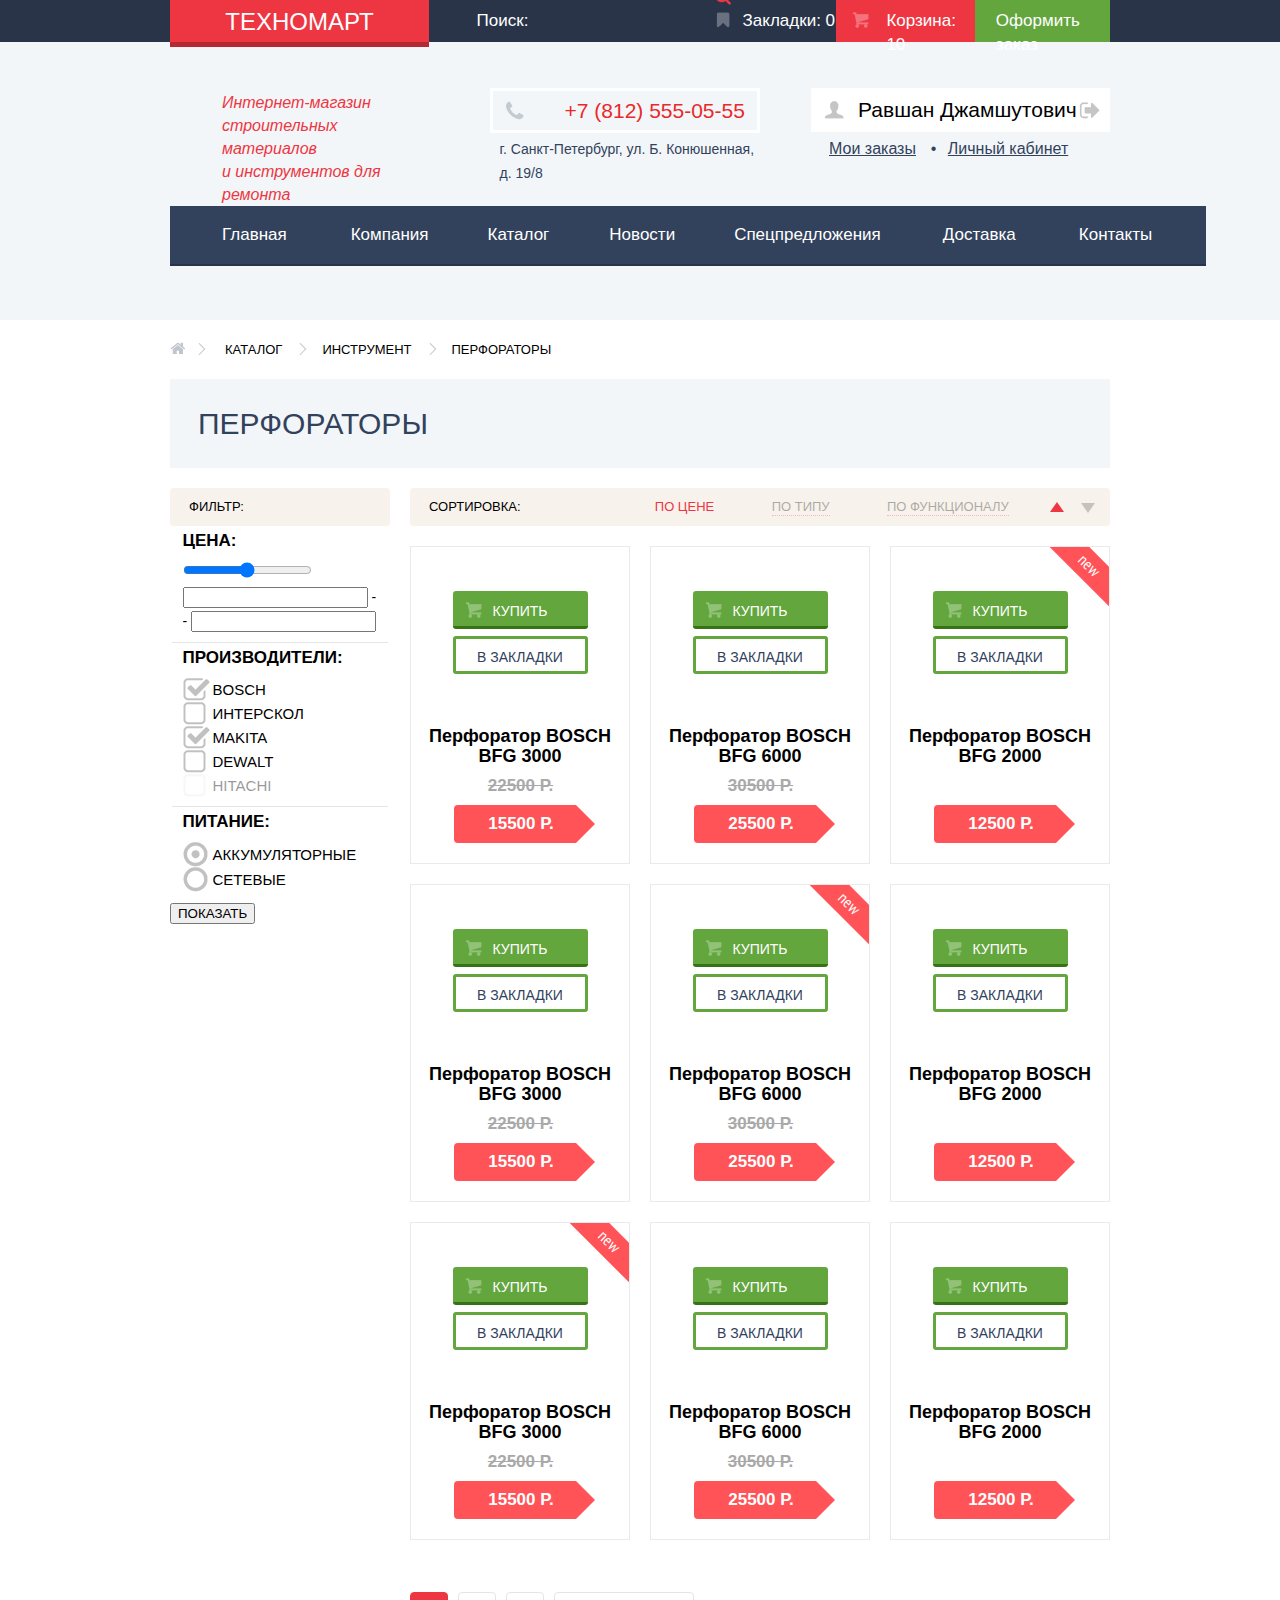
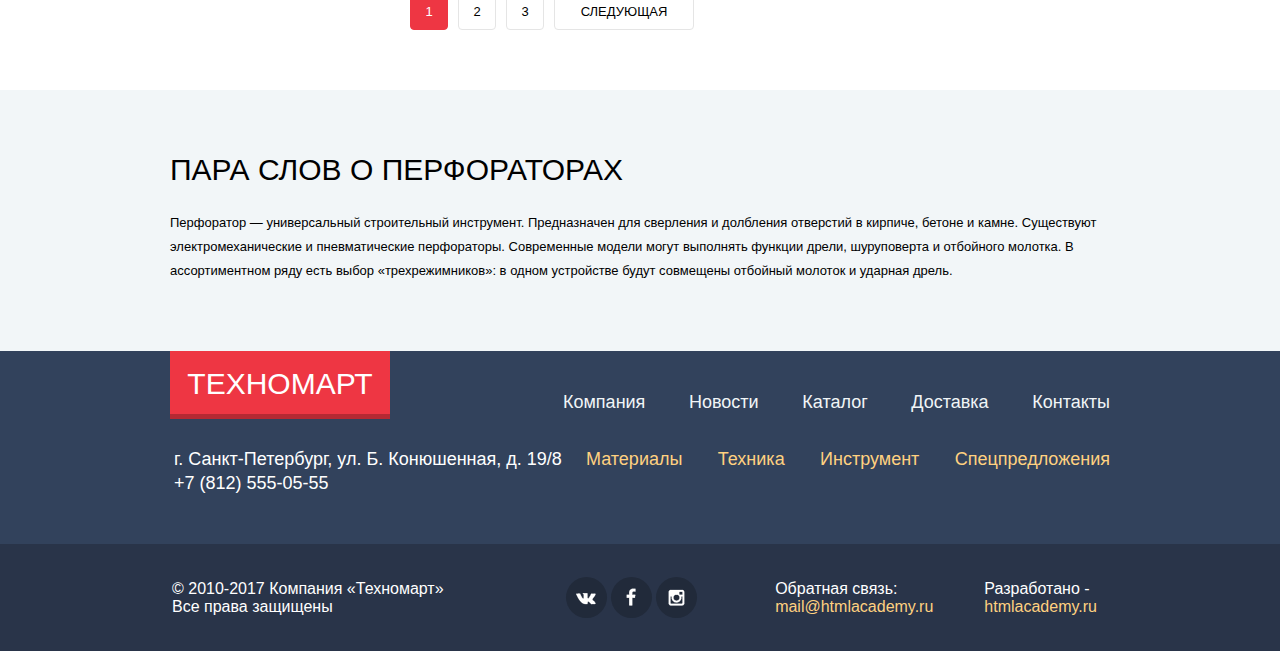
==== catalog.html @ e609ee50 "Release Candidate #3" ====
<!DOCTYPE html>
<html lang="ru">
<head>
    <meta charset="UTF-8">
    <meta name="viewport" content="width=device-width, initial-scale=1.0">
    <meta http-equiv="X-UA-Compatible" content="ie=edge">
    <title>HTML Academy: Техномарт</title>
    <link rel="stylesheet" href="css/normalize.css">
    <link rel="stylesheet" href="css/style.css">
</head>
<body>
    <header>
        <section class="header-top">
            <div class="container flex-start">
                <a class="header-logo" href="./index.html">Техномарт</a>
                <form action="http://technomart.org/get" method="GET" class="search-form">
                    <input type="text" placeholder="Поиск:" class="input-search" id="searchik">
                    <label for="searchik" class="label-search"></label>
                </form>
                <a href="#" class="bookmarks-container">
                    Закладки: <span class="bookmark-count">0</span>
                </a>
                <a href="#" class="basket-container active">
                    Корзина: <span class="basket-count">10</span>
                </a>
                <a href="#" class="btn btn-checkout">Оформить заказ</a>
            </div>
        </section>
        <section class="header-bottom">
            <div class="container">
                <div class="header-upper-row flex">
                    <div class="header-description">Интернет-магазин строительных материалов<br>и инструментов для ремонта</div>
                    <div class="header-contacts">
                        <span class="header-phone">+7 (812) 555-05-55</span>
                        <span class="header-address">г. Санкт-Петербург, ул. Б. Конюшенная, д. 19/8</span>
                    </div>
                    <div class="user-login login-catalog">
                        <a href="#" class="btn btn-login">Войти</a>
                        <a href="#" class="btn btn-registration">Регистрация</a>
                    </div>
                    <div class="user-logged-in">
                        <div class="user-name">
                            <a href="http://tehnopark.ru/profile" class="direct-user">Равшан Джамшутович</a>
                            <a href="#" class="logout-icon"></a>
                        </div>
                            <a href="#" class="dashboard">Мои заказы</a>
                            <a href="#" class="dashboard dashboard-two">Личный кабинет</a>
                    </div>
                </div>
                <nav class="header-nav">
                    <ul class="flex-start">
                        <li><a href="./index.html" class="header-link link-one">Главная</a></li>
                        <li><a href="#" class="header-link link-two">Компания</a></li>
                        <li><a href="#" class="header-link link-three">Каталог</a></li>
                        <li><a href="#" class="header-link link-four">Новости</a></li>
                        <li><a href="#" class="header-link link-five">Спецпредложения</a></li>
                        <li><a href="#" class="header-link link-six">Доставка</a></li>
                        <li><a href="#" class="header-link link-seven">Контакты</a></li>
                    </ul>
                </nav>
            </div>
        </section>
    </header>
    <main>
        <section class="perforators-catalog">
            <div class="container">
                    <ul class="breadcrumbs flex-start">
                        <li><a href="#" class="home-icon"></a></li>
                        <li class="arrow-li-one"><a href="#">Каталог</a></li>
                        <li class="arrow-li-two"><a href="#">Инструмент</a></li>
                        <li class="arrow-li-three">Перфораторы</li>
                    </ul>
                    <h1 class="perforators-header">Перфораторы</h1>
                <div class="perforators-catalog-body flex">
                    <aside class="filter">
                        <h2 class="filter-header">Фильтр:</h2>
                        <form action="http://technomart.org/get" method="GET">
                            <fieldset class="price-filter">
                                <legend>Цена:</legend>
                                <input type="range" name="price-slider" min="0" max="50000" step="1000"> <br>
                                <input type="text" name="min-price" inputmode="numeric"> --
                                <input type="text" name="max-price" inputmode="numeric">
                            </fieldset>
                            <fieldset class="company-filter">
                                <legend>Производители:</legend>
                                <input type="checkbox" name="bosch" id="bosch-input" checked>
                                <label for="bosch-input" class="checkbox-label"> Bosch</label><br>
                                <input type="checkbox" name="interskol" id="interskol-input">
                                <label for="interskol-input" class="checkbox-label">Интерскол</label><br>
                                <input type="checkbox" name="makita" id="makita-input" checked>
                                <label for="makita-input" class="checkbox-label">Makita</label><br>
                                <input type="checkbox" name="dewalt" id="dewalt-input">
                                <label for="dewalt-input" class="checkbox-label">Dewalt</label><br>
                                <input type="checkbox" name="hitachi" id="hitachi-input">
                                <label for="hitachi-input" class="checkbox-label disabled">Hitachi</label><br>
                            </fieldset>
                            <fieldset class="energy-filter">
                                <legend>Питание:</legend>
                                <input type="radio" name="energy-type" id="accum-input" checked>
                                <label for="accum-input">Аккумуляторные</label><br>
                                <input type="radio" name="energy-type" id="non-accum-input">
                                <label for="non-accum-input">Сетевые</label>
                            </fieldset>
                            <input type="submit" value="ПОКАЗАТЬ">
                        </form>
                    </aside>
                    <section class="perforators-list">
                        <nav class="perforators-top-nav flex">
                            <h3>Сортировка:</h3>
                            <div class="sort-container">
                                <a href="#" class="price-sort active">По цене</a>
                                <a href="#" class="type-sort">По типу</a>
                                <a href="#" class="functions-sort">По функционалу</a>
                            </div>
                            <div class="arrow-container">
                                <span class="arrow-up active"></span>
                                <span class="arrow-down"></span>
                            </div>
                        </nav>
                        <div class="perforators-list-body flex wrap">
                            <article class="popular-item BFG3000">
                                <figure>
                                    <img src="img/popular-drill-3000.png" width="127" height="112" alt="BFG 3000">
                                </figure>
                                <div class="hover-buttons">
                                    <a href="#"class="buy-button">Купить</a>
                                    <a href="#" class="bookmark-button">В закладки</a>
                                </div>
                                <div class="price">
                                    <h3>Перфоратор BOSCH<br>BFG 3000</h3>
                                    <div class="last-price">22500 Р.</div>
                                    <div class="new-price">15500 Р.</div>
                                </div>
                            </article>
                            <article class="popular-item BFG6000">
                                <figure>
                                    <img src="img/popular-drill-6000.png" width="144" height="128" alt="BFG 6000">
                                </figure>
                                <div class="hover-buttons">
                                    <a href="#"class="buy-button">Купить</a>
                                    <a href="#" class="bookmark-button">В закладки</a>
                                </div>
                                <div class="price">
                                    <h3>Перфоратор BOSCH<br>BFG 6000</h3>
                                    <div class="last-price">30500 Р.</div>
                                    <div class="new-price">25500 Р.</div>
                                </div>
                            </article>
                            <article class="popular-item BFG2000">
                                <figure>
                                    <img src="img/popular-drill-2000.png" width="127" height="112" alt="BFG 2000">
                                </figure>
                                <div class="hover-buttons">
                                    <a href="#"class="buy-button">Купить</a>
                                    <a href="#" class="bookmark-button">В закладки</a>
                                </div>
                                <div class="price">
                                    <h3>Перфоратор BOSCH<br>BFG 2000</h3>
                                    <div class="last-price"></div>
                                    <div class="new-price">12500 Р.</div>
                                </div>
                            </article>
                            <article class="popular-item BFG3000">
                                <figure>
                                    <img src="img/popular-drill-3000.png" width="127" height="112" alt="BFG 3000">
                                </figure>
                                <div class="hover-buttons">
                                    <a href="#"class="buy-button">Купить</a>
                                    <a href="#" class="bookmark-button">В закладки</a>
                                </div>
                                <div class="price">
                                    <h3>Перфоратор BOSCH<br>BFG 3000</h3>
                                    <div class="last-price">22500 Р.</div>
                                    <div class="new-price">15500 Р.</div>
                                </div>
                            </article>
                            <article class="popular-item BFG6000">
                                <figure>
                                    <img src="img/popular-drill-6000.png" width="144" height="128" alt="BFG 6000">
                                </figure>
                                <div class="hover-buttons">
                                    <a href="#"class="buy-button">Купить</a>
                                    <a href="#" class="bookmark-button">В закладки</a>
                                </div>
                                <div class="price">
                                    <h3>Перфоратор BOSCH<br>BFG 6000</h3>
                                    <div class="last-price">30500 Р.</div>
                                    <div class="new-price">25500 Р.</div>
                                </div>
                            </article>
                            <article class="popular-item BFG2000">
                                <figure>
                                    <img src="img/popular-drill-2000.png" width="127" height="112" alt="BFG 2000">
                                </figure>
                                <div class="hover-buttons">
                                    <a href="#"class="buy-button">Купить</a>
                                    <a href="#" class="bookmark-button">В закладки</a>
                                </div>
                                <div class="price">
                                    <h3>Перфоратор BOSCH<br>BFG 2000</h3>
                                    <div class="last-price"></div>
                                    <div class="new-price">12500 Р.</div>
                                </div>
                            </article>
                            <article class="popular-item BFG3000">
                                <figure>
                                    <img src="img/popular-drill-3000.png" width="127" height="112" alt="BFG 3000">
                                </figure>
                                <div class="hover-buttons">
                                    <a href="#"class="buy-button">Купить</a>
                                    <a href="#" class="bookmark-button">В закладки</a>
                                </div>
                                <div class="price">
                                    <h3>Перфоратор BOSCH<br>BFG 3000</h3>
                                    <div class="last-price">22500 Р.</div>
                                    <div class="new-price">15500 Р.</div>
                                </div>
                            </article>
                            <article class="popular-item BFG6000">
                                <figure>
                                    <img src="img/popular-drill-6000.png" width="144" height="128" alt="BFG 6000">
                                </figure>
                                <div class="hover-buttons">
                                    <a href="#"class="buy-button">Купить</a>
                                    <a href="#" class="bookmark-button">В закладки</a>
                                </div>
                                <div class="price">
                                    <h3>Перфоратор BOSCH<br>BFG 6000</h3>
                                    <div class="last-price">30500 Р.</div>
                                    <div class="new-price">25500 Р.</div>
                                </div>
                            </article>
                            <article class="popular-item BFG2000">
                                <figure>
                                    <img src="img/popular-drill-2000.png" width="127" height="112" alt="BFG 2000">
                                </figure>
                                <div class="hover-buttons">
                                    <a href="#"class="buy-button">Купить</a>
                                    <a href="#" class="bookmark-button">В закладки</a>
                                </div>
                                <div class="price">
                                    <h3>Перфоратор BOSCH<br>BFG 2000</h3>
                                    <div class="last-price"></div>
                                    <div class="new-price">12500 Р.</div>
                                </div>
                            </article>
                        </div>
                        <ul class="pagination flex-start">
                            <li><a class="active-pagination">1</a></li>
                            <li><a href="#">2</a></li>
                            <li><a href="#">3</a></li>
                            <li><a href="#" class="pagination-next">Следующая</a></li>
                        </ul>
                    </section>
                </div>
            </div>
        </section>
        <section class="perforators-info">
            <div class="container">
                <h2>Пара слов о перфораторах</h2>
                <p>Перфоратор — универсальный строительный инструмент. Предназначен для сверления и долбления отверстий в кирпиче, бетоне и камне. Существуют электромеханические и пневматические перфораторы. Современные модели могут выполнять функции дрели, шуруповерта и отбойного молотка. В ассортиментном ряду есть выбор «трехрежимников»: в одном устройстве будут совмещены отбойный молоток и ударная дрель.</p>
            </div>
        </section>
    </main>
    <footer>
        <section class="footer-top">
            <div class="container flex">
                <a href="./index.html" class="footer-logo">Техномарт</a>
                <nav class="footer-company-nav">
                    <ul class="flex">
                        <li><a href="#">Компания</a></li>
                        <li><a href="#">Новости</a></li>
                        <li><a href="#">Каталог</a></li>
                        <li><a href="#">Доставка</a></li>
                        <li><a href="#">Контакты</a></li>
                    </ul>
                </nav>
            </div> 
        </section>
        <section class="footer-middle">
            <div class="container flex">
                <p class="footer-address">г. Санкт-Петербург, ул. Б. Конюшенная, д. 19/8<br>+7 (812) 555-05-55</p>
                <nav class="footer-shop-nav">
                    <ul class="flex">
                        <li><a href="#">Материалы</a></li>
                        <li><a href="#">Техника</a></li>
                        <li><a href="#">Инструмент</a></li>
                        <li><a href="#">Спецпредложения</a></li>
                    </ul>
                </nav>
            </div>
        </section>
        <section class="footer-bottom">
            <div class="container flex">
                <small>&#169; 2010-2017 Компания «Техномарт»<br>Все права защищены</small>
                <div class="social flex">
                    <a href="#" class="icon icon-vk"></a>
                    <a href="#" class="icon icon-fb"></a>
                    <a href="#" class="icon icon-insta"></a>
                </div>
                <div class="made-by flex">
                    <div class="email">
                        <span class="made-by-span">Обратная связь:</span>
                        <a href="mailto:mail@htmlacademy.ru" class="email-link">mail@htmlacademy.ru</a>
                    </div>
                    <div class="developer">
                        <span class="made-by-span">Разработано -</span>
                        <a href="https://htmlacademy.ru/intensive/htmlcss" class="course-link">htmlacademy.ru</a>
                    </div>
                </div>
            </div>
        </section>
    </footer>
</body>
</html>
---- css/style.css ----
@font-face {
    font-family: "PT Sans";
    src: url("../fonts/PTSans.woff") format("woff");
    font-style: normal;
    font-weight: normal;
}

@font-face {
    font-family: "PT Sans";
    src: url("../fonts/PTSansBold.woff") format("woff");
    font-style: normal;
    font-weight: bold;
}

@font-face {
    font-family: "PT Sans Narrow";
    src: url("../fonts/PTSansNarrow.woff") format("woff");
    font-style: normal;
    font-weight: normal;
}

@font-face {
    font-family: "Cuprum";
    src: url("../fonts/Cuprum.woff") format("woff");
    font-style: normal;
    font-weight: normal;
}

@font-face {
    font-family: "Cuprum";
    src: url("../fonts/Cuprumbold.woff") format("woff");
    font-style: normal;
    font-weight: bold;
}

@font-face {
    font-family: "Cuprum";
    src: url("../fonts/CuprumItalic.woff") format("woff");
    font-style: italic;
    font-weight: normal;
}

@font-face {
    font-family: "Cuprum";
    src: url("../fonts/CuprumBoldItalic.woff") format("woff");
    font-style: italic;
    font-weight: bold;
}

body {
    font-family: "Cuprum", "Arial", sans-serif;
    font-size: 14px;
    line-height: 24px;
    font-weight: normal;
    color: black;
    margin: 0px;
}

a {
    text-decoration: none;
}

.container {
    width: 940px;
    margin: 0 auto;
    padding: 0 10px;
}

.flex {
    display: flex;
    justify-content: space-between;
}

.flex-start {
    display: flex;
    justify-content: flex-start;
}

.wrap {
    flex-wrap: wrap;
}


/*СТИЛИЗАЦИЯ HEADER */

.header-top {
    background-color: #293449;
    color: white;
    min-height: 42px;
}

.header-top a {
    text-decoration: none;
    color: white;
}

.header-bottom {
    background-color: #f2f6f8;
    min-height: 278px;
}

.header-nav ul {
    list-style: none;
}

.header-nav a {
    color: white;
}

.header-phone,
.header-address {
    display: block;
}

.header-logo {
    font-size: 24px;
    text-transform: uppercase;
    padding-top: 10px;
    padding-bottom: 8px;
    padding-left: 55.32px;
    padding-right: 55px;
    background-color: #ee3643;
    box-shadow: 0px 5px #b52933;
}

.header-logo:hover {
    background-color: #ca2c37;
    box-shadow: 0px 5px #9a212a;
}

.header-logo:active {
    background-color: #ba2732;
    box-shadow: 0px 5px #8e1e26;
}

.header-top .container {
    align-items: center;
}

.search-form {
    position: relative;
    /*background-color: white;*/
    
}

.input-search {
    height: 42px;
    border: none;
    width: 270px;
    padding-left: 48px;
    padding-top: 0;
    padding-bottom: 1px;
    padding-right: 0;
    background-color: #293449;
    font-family: "Cuprum", "Arial", sans-serif;
    font-size: 17px;
    box-sizing: border-box;
}

.label-search {
    position: relative;
    /*color: #33445a;*/
    color: white;
    /*padding-left: 47px;*/
}

.label-search::before {
    content: "";
    position: absolute;
    display: block;
    width: 17px;
    height: 17px;
    background-image: url(../img/spritesheet.png);
    background-repeat: no-repeat;
    background-position: -141px -191px;
    left: 15px;
    top: -25px;
}

.input-search:hover {
    background-color: #212a3a;
}

.input-search:focus {
    background-color: white;
}

.label-search:focus::before {
    left: 190px;
}

/*.input-search:hover::before {
    content: "";
    position: absolute;
    display: block;
    width: 17px;
    height: 17px;
    background-image: url(../img/spritesheet.png);
    background-repeat: no-repeat;
    background-position: -141px -191px;
    left: -15px;
}*/

/*.label-search:hover::before {
    content: "";
    position: absolute;
    display: block;
    width: 17px;
    height: 17px;
    background-image: url(../img/spritesheet.png);
    background-repeat: no-repeat;
    background-position: -141px -191px;
    left: 190px;
}*/

::-webkit-input-placeholder { /* WebKit, Blink, Edge */
    color: white;
    font-family: "Cuprum", "Arial", sans-serif;
    font-size: 17px;
}
:-moz-placeholder { /* Mozilla Firefox 4 to 18 */
   color: white;
   opacity:  1;
}
::-moz-placeholder { /* Mozilla Firefox 19+ */
   color: white;
   opacity:  1;
}
:-ms-input-placeholder { /* Internet Explorer 10-11 */
   color: white;
}

.bookmarks-container {
    width: 150px;
    height: 42px;
    box-sizing: border-box;
    position: relative;
    padding-left: 44px;
    font-size: 17px;
    padding-top: 9px;
    /*display: block;*/
}

.basket-container {
    width: 150px;
    height: 42px;
    box-sizing: border-box;
    position: relative;
    padding-left: 50px;
    font-size: 17px;
    padding-top: 9px;
}

.bookmarks-container::before {
    content: "";
    position: absolute;
    display: block;
    width: 14px;
    height: 16px;
    background-image: url(../img/spritesheet.png);
    background-repeat: no-repeat;
    background-position: -102px -168px;
    left: 17px;
    bottom: 14px;
    opacity: 0.3;
}

.bookmarks-container:hover {
    background-color: #212a3a;
}

.bookmarks-container:hover::before {
    opacity: 1;
}

.bookmarks-container:active {
    background-color: #161d29;
    color: rgba(255, 255, 255, 0.6);
}

.bookmarks-container:active::before {
    opacity: 0.5;
}

.basket-container::before {
    content: "";
    position: absolute;
    display: block;
    width: 17px;
    height: 16px;
    background-image: url(../img/spritesheet.png);
    background-repeat: no-repeat;
    background-position: -59px -168px;
    left: 16px;
    bottom: 14px;
    opacity: 0.3;
}

.basket-container:hover {
    background-color: #212a3a;
}

.basket-container:hover::before {
    opacity: 1;
}

.basket-container:active {
    background-color: #161d29;
    color: rgba(255, 255, 255, 0.6);
}

.basket-container:active::before {
    opacity: 0.5;
}
.btn-checkout {
    background-color: #63a63e;
    padding-top: 9px;
    box-sizing: border-box;
    font-size: 17px;
    padding-left: 21px;
    width: 150px;
    height: 42px;
}

.btn-checkout:hover {
    background-color: #5fbb2d;
}

.btn-checkout:active {
    background-color: #518534;
    color: rgba(255, 255, 255, 0.51);
}

.header-contacts {
    width: 270px;
    box-sizing: border-box;
    margin-left: 18px;
}

.header-upper-row {
    min-height: 158px;
}

.header-description {
    width: 250px;
    font-style: italic;
    font-size: 16px;
    line-height: 23px;
    color: #ee3643;
    box-sizing: border-box;
    padding-left: 52px;
    margin-top: 49px;
}

.header-phone {
    width: 270px;
    position: relative;
    box-sizing: border-box;
    border: 3px solid white;
    min-height: 45px;
    font-size: 21px;
    color: #e9292a;
    padding-top: 8px;
    padding-left: 72px;
    margin-top: 46px;
}

.header-phone::before {
    content: "";
    position: absolute;
    display: block;
    width: 19px;
    height: 19px;
    background-image: url(../img/spritesheet.png);
    background-repeat: no-repeat;
    background-position: -116px -191px;
    left: 12px;
    bottom: 10px;
}

.header-address {
    margin-left: 10px;
    margin-top: 4px;
    color: #32425c;
}

.user-login {
    margin-top: 46px;
    width: 299px;
    display: flex;
    justify-content: flex-end;
    align-items: flex-start;
}

.btn-login {
    margin-right: 10px;
    background-color: white;
    color: black;
    font-size: 21px;
    line-height: 18px;
    padding-right: 25px;
    padding-left: 46px;
    padding-top: 13px;
    padding-bottom: 13px;
    position: relative;
}

.btn-registration {
    background-color: white;
    color: black;
    font-size: 21px;
    line-height: 18px;
    padding-right: 24px;
    padding-left: 25px;
    padding-top: 13px;
    padding-bottom: 13px;
}

.btn-login::before {
    content: "";
    display: block;
    position: absolute;
    width: 20px;
    height: 17px;
    background-image: url(../img/spritesheet.png);
    background-repeat: no-repeat;
    background-position: -166px -168px;
    left: 13px;
}

.btn-login:hover,
.btn-registration:hover {
    color: #ee3643;
}

.btn-login:hover::before {
    background-position: -36px -191px;
}

.btn-login:active,
.btn-registration:active {
    color: rgba(0, 0, 0, 0.3);
}

.btn-login:active::before {
    background-position: -166px -168px;
}

.user-logged-in {
    margin-top: 46px;
    width: 299px;
}

.direct-user {
    color: black;
    font-size: 21px;
    line-height: 18px;
    display: inline-block;
    margin-top: 13px;
    margin-left: 47px;
    position: relative;
}

.direct-user::before {
    content: "";
    position: absolute;
    display: block;
    background-image: url(../img/spritesheet.png);
    background-repeat: no-repeat;
    width: 20px;
    height: 18px;
    background-position: -215px -11px;
    left: -34px;
}

.direct-user:hover::before {
    background-position: -199px -35px;
}

.direct-user:active {
    color: rgba(0, 0, 0, 0.3);
}

.direct-user:active::before {
    background-position: -215px -11px;
}

.user-name {
    background-color: white;
    min-height: 44px;
    position: relative;
}

.dashboard {
    font-size: 16px;
    line-height: 18px;
    color: #32425c;
    display: inline-block;
    margin-top: 8px;
    margin-left: 18px;
    text-decoration: underline;
}

.dashboard-two {
    margin-left: 28px;
    position: relative;
}

.dashboard-two::before {
    content: "\2022";
    position: absolute;
    color: #32425c;
    display: block;
    left: -17px;
    font-family: Arial, sans-serif;
}

.dashboard:hover {
    color: #ee3643;
}

.dashboard:active {
    color: rgba(50, 66, 92, 0.3);
}

.logout-icon {
    position: absolute;
    display: block;
    background-image: url(../img/spritesheet.png);
    background-repeat: no-repeat;
    width: 21px;
    height: 17px;
    background-position: -62px -191px;
    right: 10px;
    bottom: 13px;
}

.logout-icon:hover {
    background-position: -89px -191px;
}

.logout-icon:active {
    background-position: -62px -191px;
}

.logged-in-index {
    display: none;
}

.login-catalog {
    display: none;
}

.header-nav ul {
    margin-top: 0;
    margin-bottom: 0;
    padding-left: 0;
    /*align-items: center;*/
}

.header-link {
    font-size: 17px;
    line-height: 17px;
    padding-top: 20px;
    display: inline-block;
    min-height: 60px;
    background-color: #32425c;
    box-sizing: border-box;
    border-bottom: 2px solid #293449;
}

.header-link.link-one {
    padding-left: 52px;
    padding-right: 34px;
}

.header-link.link-two {
    padding-left: 30px;
    padding-right: 30px;
}

.header-link.link-three {
    padding-left: 29px;
    padding-right: 30px;
}

.header-link.link-four {
    padding-left: 30px;
    padding-right: 30px;
}

.header-link.link-five {
    padding-left: 29px;
    padding-right: 30px;
}

.header-link.link-six {
    padding-left: 32px;
    padding-right: 30px;
}

.header-link.link-seven {
    padding-left: 33px;
    padding-right: 54px;
}

.header-link:hover {
    background-color: #293449;
}

.header-link:active {
    background-color: #1d2739;
    color: rgba(255, 255, 255, 0.5)
}




/*СТИЛИЗАЦИЯ PROMO*/

/*.big-promo-drel {
    display: none;
}*/

.big-promo-perforator {
    display: none;
}


.promo-article {
    width: 300px;
    min-height: 123px;
    position: relative;
}

.big-promo {
    width: 620px;
}

.materials {
    background-color: #f6b22d;
    overflow: hidden;
}

.instrument {
    background-color: #4aafde;
}

.technics {
    background-color: #cc79d1;
}

.sale {
    background-color: #85d179;
}

.deliveries {
    background-color: #f6b22d;
}

.promo-upper-row {
    margin-top: 59px;
}

.promo-lower-row {
    margin-top: 20px;
    min-height: 266px;
}

.promo-article h1 {
    font-size: 24px;
    line-height: 30px;
    color: white;
    margin-top: 22px;
    margin-left: 22px;
    margin-bottom: 0;
}

.promo-right-container {
    display: flex;
    flex-direction: column;
    justify-content: space-between;
}

.promo-article a {
    display: inline-block;
    margin-left: 23px;
    margin-top: 11px;
    font-size: 14px;
    line-height: 18px;
    text-transform: uppercase;
    color: white;
    background-color: rgba(0, 0, 0, 0.1);
    border-radius: 4px;
}

.promo-article a:hover {
    background-color: rgba(0, 0, 0, 0.2);
}

.promo-article a:active {
    background-color: rgba(0, 0, 0, 0.3);
}

.promo-article.materials a {
    padding-top: 11px;
    padding-left: 24px;
    padding-right: 24px;
    padding-bottom: 9px;
    margin-left: 25px;
}

.promo-article.instrument a {
    margin-left: 25px;
    padding-top: 11px;
    padding-left: 27px;
    padding-right: 26px;
    padding-bottom: 9px;
}

.promo-article.technics a {
    padding-top: 11px;
    padding-left: 31px;
    padding-right: 30px;
    padding-bottom: 9px;
}

.promo-article.sale a {
    padding-top: 11px;
    padding-left: 23px;
    padding-right: 23px;
    padding-bottom: 9px;
}

.promo-article.deliveries a {
    padding-top: 11px;
    padding-left: 37px;
    padding-right: 37px;
    padding-bottom: 9px;
}

.promo-article.materials::before {
    content: "";
    position: absolute;
    display: block;
    background-image: url(../img/spritesheet.png);
    background-repeat: no-repeat;
    width: 44px;
    height: 65px;
    background-position: -3px -3px;
    left: 213px;
    top: 30px;
}

.promo-article.materials::after {
    content: "new";
    display: block;
    position: absolute;
    font-family: "PT Sans Narrow", "Arial", sans-serif;
    font-size: 16px;
    line-height: 18px;
    color: white;
    top: 5px;
    right: -24px;
    background-color: #ff5357;
    width: 89px;
    height: 24px;
    text-align: center;
    padding-top: 4px;
    transform: rotate(45deg);
}

.promo-article.instrument::before {
    content: "";
    position: absolute;
    display: block;
    background-image: url(../img/spritesheet.png);
    background-repeat: no-repeat;
    width: 75px;
    height: 61px;
    background-position: -53px -3px;
    left: 197px;
    top: 33px;
}

.promo-article.technics::before {
    content: "";
    position: absolute;
    display: block;
    background-image: url(../img/spritesheet.png);
    background-repeat: no-repeat;
    width: 78px;
    height: 62px;
    background-position: -3px -81px;
    left: 191px;
    top: 31px;
}

.promo-article.sale::before {
    content: "";
    position: absolute;
    display: block;
    background-image: url(../img/spritesheet.png);
    background-repeat: no-repeat;
    width: 59px;
    height: 72px;
    background-position: -134px -3px;
    left: 195px;
    top: 26px;
}

.promo-article.deliveries::before {
    content: "";
    position: absolute;
    display: block;
    background-image: url(../img/spritesheet.png);
    background-repeat: no-repeat;
    width: 78px;
    height: 63px;
    background-position: -87px -81px;
    left: 191px;
    top: 32px;
}

.big-promo a {
    display: inline-block;
    width: 195px;
    height: 38px;
    background-color: #ee3643;
    border-radius: 3px;
    font-size: 14px;
    line-height: 18px;
    text-align: center;
    padding-top: 11px;
    color: white;
    text-transform: uppercase;
    box-sizing: border-box;
    padding-left: 2px;
    margin-top: 101px;
    margin-left: 25px;
}

.big-promo a:hover {
    background-color: #ca2c37;
}

.big-promo a:active {
    background-color: #ba2732;
}

.big-promo h1 {
    margin-top: 0;
    margin-bottom: 0;
    margin-left: 25px;
    padding-top: 26px;
    color: white;
    text-transform: uppercase;
    font-size: 36px;
    line-height: 30px;
    font-weight: bold;
}

.big-promo h2 {
    color: white;
    font-family: "PT Sans", "Arial", sans-serif;
    font-size: 18px;
    line-height: 24px;
    font-weight: normal;
    margin-left: 25px;
    margin-bottom: 0;
    margin-top: 4px;
}

.big-promo-perforator {
    background-image: url("../img/slider1.png");
}

.big-promo-drel {
    background-image: url("../img/slider2.png");
}

.big-promo .header-container {
    min-height: 105px;
    box-sizing: border-box;
}




/*СТИЛИЗАЦИЯ ПОПУЛЯРНЫХ ТОВАРОВ*/

.popular-items {
    margin-top: 53px;
}

.popular-items-head {
    background-color: #f9f5f0;
    min-height: 89px;
    box-sizing: border-box;
}

.popular-items-head h2 {
    text-transform: uppercase;
    font-size: 30px;
    line-height: 30px;
    margin-left: 29px;
    margin-top: 30px;
    font-weight: normal;
    color: #3d546e;
}

.popular-items-head a {
    width: 253px;
    height: 38px;
    background-color: #ee3643;
    border-radius: 3px;
    font-size: 14px;
    line-height: 18px;
    text-align: center;
    padding-top: 11px;
    color: white;
    text-transform: uppercase;
    box-sizing: border-box;
    padding-left: 2px;
    margin-top: 25px;
    margin-left: 25px;
    margin-right: 24px;
}

.popular-items-head a:hover {
    background-color: #ca2c37;
}

.popular-items-head a:active {
    background-color: #ba2732;
}

.popular-items-body {
    margin-top: 20px;
}

.popular-item {
    width: 220px;
    min-height: 318px; 
    box-sizing: border-box;
    border: 1px solid #eaeaea;
    overflow: hidden;
    display: flex;
    flex-direction: column;
    justify-content: space-between;
    align-items: center;
    position: relative;
}

.hover-buttons {
    display: flex;
    min-height: 127px;
    flex-direction: column;
    justify-content: flex-end;
    align-items: center;
    box-sizing: border-box;
}

.buy-button {
    width: 135px;
    height: 38px;
    box-sizing: border-box;
    background-color: #63a63e;
    border-bottom: 3px solid #367315;
    border-radius: 3px;
    color: white;
    font-size: 14px;
    text-transform: uppercase;
    text-align: center;
    padding-top: 8px;
    position: relative;
}

.buy-button::before {
    content: "";
    position: absolute;
    display: block;
    width: 17px;
    height: 16px;
    background-image: url(../img/spritesheet.png);
    background-repeat: no-repeat;
    background-position: -59px -168px;
    bottom: 8px;
    left: 12px;
    opacity: 0.3;
}

.buy-button:hover {
    background-color: #5fbb2d;
}

.buy-button:hover::before {
    opacity: 1;
}

.buy-button:active {
    background-color: #518534;
    border-bottom: 3px solid #518534;
}

.bookmark-button {
    width: 135px;
    height: 38px;
    margin-top: 7px;
    box-sizing: border-box;
    border: 3px solid #63a63e;
    border-radius: 3px;
    font-size: 14px;
    text-transform: uppercase;
    text-align: center;
    color: #32425c;
    padding-top: 6px;
}

.bookmark-button:hover {
    border-color: #32425c;
}

.bookmark-button:active {
    opacity: 0.3;
}

.popular-item figure {
    margin: 0;
    display: none;
}

.BFG9000 img {
    margin-top: 5px;
}

.BFG3000 img {
    margin-top: 28px;
    margin-right: 12px;
}

.BFG6000 img {
    margin-top: 21px;
    margin-right: 21px;
}

.BFG2000 img {
    margin-top: 27px;
    margin-right: 28px;
}

.popular-items-body .BFG2000::after {
    content: "new";
    display: block;
    position: absolute;
    font-family: "PT Sans Narrow", "Arial", sans-serif;
    font-size: 16px;
    line-height: 18px;
    color: white;
    top: 5px;
    right: -24px;
    background-color: #ff5357;
    width: 89px;
    height: 24px;
    text-align: center;
    padding-top: 4px;
    transform: rotate(45deg);
}

.popular-item h3 {
    font-family: "PT Sans", "Arial", sans-serif;
    font-weight: bold;
    font-size: 18px;
    line-height: 20px;
    color: black;
    margin-top: 0;
    margin-bottom: 11px;
    text-align: center;
}

.last-price {
    font-family: "PT Sans", "Arial", sans-serif;
    font-weight: bold;
    font-size: 17px;
    line-height: 18px;
    color: #a9a9a9;
    text-decoration: line-through;
    margin-bottom: 10px;
    text-align: center;
    margin-left: 1px;
}

.new-price {
    width: 122px;
    height: 38px;
    position: relative;
    border-top-left-radius: 4px;
    border-bottom-left-radius: 4px;
    font-family: "PT Sans", "Arial", sans-serif;
    font-weight: bold;
    font-size: 17px;
    line-height: 18px;
    color: white;
    background-color: #ff5357;
    padding-top: 10px;
    padding-left: 13px;
    box-sizing: border-box;
    margin-left: -11px;
    margin-bottom: 20px;
    text-align: center;
}

.new-price::after {
    content: "";
    position: absolute;
    border: 19px solid transparent;
    border-left: 19px solid #ff5357;
    display: block;
    width: 0;
    height: 0;
    left: 122px;
    bottom: 0;
}

.popular-item .price {
    display: flex;
    flex-direction: column;
    justify-content: space-between;
    align-items: center;
    min-height: 137px;
}


.popular-item:hover {
     box-shadow: 0px 10px 25px 0px rgba(41, 52, 73, 0.5); 
}


/*СТИЛИЗАЦИЯ ПОПУЛЯРНЫХ БРЕНДОВ*/

.popular-brands {
    margin-top: 21px;
}

.popular-brands-head {
    background-color: #f9f5f0;
    min-height: 89px;
    box-sizing: border-box;
}

.popular-brands-head h2 {
    text-transform: uppercase;
    font-size: 30px;
    line-height: 30px;
    margin-left: 25px;
    margin-top: 30px;
    font-weight: normal;
    color: #3d546e;
}

.popular-brands-head a {
    width: 253px;
    height: 38px;
    background-color: #ee3643;
    border-radius: 3px;
    font-size: 14px;
    line-height: 18px;
    text-align: center;
    padding-top: 11px;
    color: white;
    text-transform: uppercase;
    box-sizing: border-box;
    padding-left: 2px;
    margin-top: 25px;
    margin-left: 25px;
    margin-right: 24px;
}


.popular-brands-head a:hover {
    background-color: #ca2c37;
}

.popular-brands-head a:active {
    background-color: #ba2732;
}

.popular-brand a {
    display: flex;
    width: 220px;
    height: 145px;
    border: 1px solid #eaeaea;
    justify-content: center;
    align-items: center;
    box-sizing: border-box;
}

.popular-brand {
    margin-top: 20px;
}

.popular-brand:hover {
    box-shadow: 0px 10px 25px 0px rgba(41, 52, 73, 0.5); 
}

.popular-brand:active {
    box-shadow: 0px 4px 10px 0px rgba(41, 52, 73, 0.5); 

}

.pop-link:active {
    opacity: 0.3;
}

.popular-brands-body ul {
    margin-left: 0;
    padding-left: 0;
    margin-top: 0;
    margin-bottom: 0;
    list-style: none;
}

.Makita img {
    margin-top: -5px;
}

.DeWalt img {
    margin-top: -5px;
}

.InterSkol img {
    margin-top: -15px;
}

.Hitachi img {
    margin-top: 1px;
    margin-left: 3px;
}

.AEG img {
    margin-top: -2px;
}

.Metabo img {
    margin-top: -6px;
}




/*СТИЛИЗАЦИЯ РАЗДЕЛА СЕРВИС*/

/*.credit-info {
    display: none;
} */

.delivery-info {
    display: none;
}

.guarantee-info {
    display: none;
}

.service {
    background-color: #f2f6f8;
    min-height: 522px;
    margin-top: 85px;
}


.services-description h2 {
    font-size: 30px;
    line-height: 24px;
    font-weight: normal;
    text-transform: uppercase;
    padding-top: 68px;
    margin: 0;
}

.services-description p {
    width: 400px;
    font-family: "PT Sans", "Arial", sans-serif;
    font-size: 13px;
    line-height: 24px;
    font-weight: normal;
    margin-bottom: 0;
    margin-top: 29px;
}

.delivery-guarantee-credit {
    min-height: 333px;
    margin-top: 20px;
    align-items: flex-start;
}

.delivery-slider {
    display: flex;
    flex-direction: column;
    justify-content: center;
    height: 272px;
    position: relative;
}

.delivery-slider::before {
    content: "";
    position: absolute;
    display: block;
    background-image: url(../img/background.png);
    height: 272px;
    width: 10px;
    right: 0;
}

.delivery-slider a {
    height: 62px;
    background-color: #32425c;
    color: white;
    box-sizing: border-box;
    border-top: 1px solid #405069;
    border-bottom: 1px solid #293449;
    font-weight: bold;
    font-size: 21px;
    line-height: normal;
    padding-left: 22px;
    padding-top: 21px;
    width: 240px;
}

.delivery-slider a:hover {
    background-color: #293449;
}

.delivery-slider a.active {
    background-color: white;
    color: #32425c;
    border: none;
}

.delivery-info {
    margin-left: 80px;
    min-height: 333px;
    width: 620px;
    background-image: url("../img/service-truck.png");
    background-repeat: no-repeat;
    background-position: right bottom;
}

.delivery-info h2 {
    font-weight: normal;
    text-transform: uppercase;
    font-size: 36px;
    line-height: 24px;
    margin-top: 55px;
    color: #3d546e;
}

.delivery-info p {
    font-family: "PT Sans", "Arial", sans-serif;
    font-size: 13px;
    line-height: 24px;
    width: 276px;
    text-align: left;
}

.guarantee-info {
    margin-left: 80px;
    min-height: 333px;
    width: 620px;
    background-image: url("../img/service-guarantee.png");
    background-repeat: no-repeat;
    background-position: right bottom;
}

.guarantee-info h2 {
    font-weight: normal;
    text-transform: uppercase;
    font-size: 36px;
    line-height: 24px;
    margin-top: 55px;
    color: #3d546e;
}

.guarantee-info p {
    font-family: "PT Sans", "Arial", sans-serif;
    font-size: 13px;
    line-height: 24px;
    width: 379px;
    text-align: left;
}

.credit-info {
    margin-left: 80px;
    min-height: 333px;
    width: 620px;
    background-image: url("../img/service-credit.png");
    background-repeat: no-repeat;
    background-position: right bottom;
}

.credit-info h2 {
    font-weight: normal;
    text-transform: uppercase;
    font-size: 36px;
    line-height: 24px;
    margin-top: 55px;
    color: #3d546e;
}

.credit-info p {
    font-family: "PT Sans", "Arial", sans-serif;
    font-size: 13px;
    line-height: 24px;
    width: 379px;
    text-align: left;
    margin-bottom: 0;
}

.credit-info a {
    display: inline-block;
    margin-top: 25px;
    width: 195px;
    height: 38px;
    background-color: #ee3643;
    border-radius: 3px;
    font-size: 14px;
    line-height: 18px;
    text-align: center;
    padding-top: 11px;
    color: white;
    text-transform: uppercase;
    box-sizing: border-box;
}

.credit-info a:hover {
    background-color: #ca2c37;
}

.credit-info a:active {
    background-color: #ba2732;
}





/*СТИЛИЗАЦИЯ РАЗДЕЛА С КАРТОЙ*/

.company-info-address {
    min-height: 536px;
    box-sizing: border-box;
    padding-top: 82px;
}

.company-info-address h2 {
    font-size: 30px;
    line-height: 24px;
    font-weight: normal;
    text-transform: uppercase;
    color: black;
    margin-top: 0;
    margin-bottom: 28px;
}

.company-info-address p {
    font-family: "PT Sans", "Arial", sans-serif;
    font-size: 13px;
    line-height: 24px;
}

.company-address {
    width: 300px;
}

.company-info {
    width: 520px;
}

.company-address p {
    margin-bottom: 32px;
}

.paragraph-info {
    margin-top: 24px;
}

.company-link {
    display: block;
    margin-top: 31px;
    width: 300px;
    height: 38px;
    background-color: #ee3643;
    border-radius: 3px;
    font-size: 14px;
    line-height: 18px;
    text-align: center;
    padding-top: 11px;
    padding-left: 5px;
    color: white;
    text-transform: uppercase;
    box-sizing: border-box;
}

.company-link:hover {
    background-color: #ca2c37;
}

.company-link:active {
    background-color: #ba2732;
}


.company-info ul {
    list-style: none;
    font-size: 18px;
    line-height: 20px;
    margin-top: 21px;
    padding-left: 35px;
}

.company-info li {
    margin-bottom: 20px;
    position: relative;
}

.company-info li::before {
    content: "";
    display: block;
    position: absolute;
    width: 25px;
    height: 2px;
    background-image: url(../img/spritesheet.png);
    background-repeat: no-repeat;
    background-position: -215px -3px;
    left: -35px;
    top: 9px;
}

.company-info a {
    display: block;
    margin-top: 35px;
    width: 220px;
    height: 38px;
    background-color: #ee3643;
    border-radius: 3px;
    font-size: 14px;
    line-height: 18px;
    text-align: center;
    padding-top: 11px;
    color: white;
    text-transform: uppercase;
    box-sizing: border-box;
}

.company-info a:hover {
    background-color: #ca2c37;
}

.company-info a:active {
    background-color: #ba2732;
}





/*СТИЛИЗАЦИЯ ФУТЕРА*/

footer {
    min-height: 300px;
    box-sizing: border-box;
}

.footer-top {
    min-height: 63px;
    box-sizing: border-box;
}

.footer-company-nav {
    width: 547px;
    font-size: 18px;
    line-height: 24px;
}

.footer-shop-nav {
    width: 524px;
    font-size: 18px;
    line-height: 24px;
}

.made-by-span {
    display: block;
    font-size: 16px;
    line-height: 18px;
    color: white;
}

.made-by a {
    display: block;
    font-size: 16px;
    line-height: 18px;
}

.footer-top,
.footer-middle {
    background-color: #32425c;
}

.footer-bottom {
    background-color: #293449;
}

.footer-top a {
    color: white;
}

.footer-middle a,
.footer-bottom a {
    color: #ffd180;
}

.footer-company-nav .flex,
.footer-shop-nav .flex {
    list-style: none;
}

.footer-company-nav a {
    color: #f1f5f7;
}

.footer-company-nav a:hover {
    text-decoration: underline;
}

.footer-company-nav a:active {
    text-decoration: none;
    color: #f1f5f7;
    opacity: 0.5;
}

.footer-logo {
    width: 220px;
    height: 63px;
    font-size: 30px;
    line-height: 30px;
    text-transform: uppercase;
    text-align: center;
    background-color: #ee3643;
    box-shadow: 0px 5px #b52933;
    box-sizing: border-box;
    padding-top: 18px;
}

.footer-company-nav ul {
    height: 63px;
    margin: 0;
    padding-left: 0;
    align-items: flex-end;
}

.footer-middle {
    min-height: 130px;
    box-sizing: border-box;
}

.footer-middle .container {
    min-height: 130px;
}

.footer-address {
    font-size: 18px;
    line-height: 24px;
    color: white;
    margin: 0;
    margin-top: 33px;
    margin-left: 4px;
}

.footer-shop-nav ul {
    margin-top: 33px;
    padding-left: 0;
}

.footer-shop-nav a:hover {
    text-decoration: underline;
}

.footer-shop-nav a:active {
    text-decoration: none;
    opacity: 0.5;
}

.footer-bottom {
    min-height: 107px;
    box-sizing: border-box;
}

.footer-bottom .container {
    min-height: 107px;
    align-items: center;
}

small {
    font-size: 16px;
    line-height: 18px;
    color: white;
    font-weight: normal;
    margin-left: 2px;
}

.footer-bottom .social {
    width: 131px;
    margin-right: -45px;
}

.footer-bottom .icon {
    width: 41px;
    height: 41px;
    border-radius: 50px;
    background-color: #212a3a;
    position: relative;
}

.footer-bottom .icon:hover {
    background-color: #ee3643;
}

.icon-vk::before {
    content: "";
    background-image: url(../img/spritesheet.png);
    background-repeat: no-repeat;
    position: absolute;
    display: block;
    width: 20px;
    height: 12px;
    background-position: -199px -59px;
    top: 16px;
    left: 10px;
}

.icon-fb::before {
    content: "";
    background-image: url(../img/spritesheet.png);
    background-repeat: no-repeat;
    position: absolute;
    display: block;
    width: 10px;
    height: 18px;
    background-position: -199px -3px;
    top: 11px;
    left: 15px;
}

.icon-insta::before {
    content: "";
    background-image: url(../img/spritesheet.png);
    background-repeat: no-repeat;
    position: absolute;
    display: block;
    width: 17px;
    height: 17px;
    background-position: -143px -168px;
    top: 12px;
    left: 12px;
}

.made-by .email {
    margin-right: 51px;
}

.made-by .developer {
    margin-right: 13px;
}

.email-link:hover,
.course-link:hover {
    text-decoration: underline;
}

.email-link:active,
.course-link:active {
    text-decoration: none;
    color: #ee3643;
}






/*СТРАНИЦА КАТАЛОГ*/

.basket-container.active {
    background-color: #ee3643;
}

.pagination {
    list-style: none;
}

.perforators-info {
    background-color: #f2f6f8;
}

.perforators-top-nav,
.filter-header {
    background-color: #f7f3ec;
}

.breadcrumbs {
    list-style: none;
    padding-left: 0;
    font-family: "PT Sans", "Arial", sans-serif;
    font-size: 13px;
    line-height: 18px;
    font-weight: normal;
    text-transform: uppercase;
    color: black;
    align-items: flex-end;
    margin-top: 21px;
}

.home-icon {
    background-image: url(../img/spritesheet.png);
    background-repeat: no-repeat;
    display: inline-block;
    width: 15px;
    height: 12px;
    background-position: -122px -168px;
    vertical-align: middle;
    position: relative;
    bottom: 3px;
}

.breadcrumbs a {
    margin-right: 40px;
    color: black;
}

.breadcrumbs li {
    position: relative;
}

.arrow-li-one::before {
    content: "";
    position: absolute;
    display: block;
    width: 8px;
    height: 12px;
    background-image: url("../img/icon-breadcrumb.png");
    background-repeat: no-repeat;
    left: -20px;
    top: 2px;
}

.arrow-li-one::before {
    content: "";
    position: absolute;
    display: block;
    width: 8px;
    height: 12px;
    background-image: url("../img/icon-breadcrumb.png");
    background-repeat: no-repeat;
    left: -27px;
    top: 2px;
}

.arrow-li-two::before {
    content: "";
    position: absolute;
    display: block;
    width: 8px;
    height: 12px;
    background-image: url("../img/icon-breadcrumb.png");
    background-repeat: no-repeat;
    left: -23px;
    top: 2px;
}

.arrow-li-three::before {
    content: "";
    position: absolute;
    display: block;
    width: 8px;
    height: 12px;
    background-image: url("../img/icon-breadcrumb.png");
    background-repeat: no-repeat;
    left: -23px;
    top: 2px;
}

.perforators-header {
    min-height: 89px;
    font-size: 30px;
    line-height: 89px;
    font-weight: normal;
    text-transform: uppercase;
    padding-left: 28px;
    background-color: #f2f6f8;
    color: #32425c;
    box-sizing: border-box;
    margin-bottom: 20px;
}

.perforators-list {
    width: 700px;
}

aside.filter {
    width: 220px;
}

.filter-header {
    margin: 0;
    min-height: 38px;
    font-family: "PT Sans", "Arial", sans-serif;
    font-size: 13px;
    line-height: 38px;
    font-weight: normal;
    text-transform: uppercase;
    border-radius: 4px;
    padding-left: 19px;
}

.perforators-top-nav {
    min-height: 38px;
    text-transform: uppercase;
    border-radius: 4px;
    align-items: center;
}

.perforators-top-nav h3 {
    margin: 0;
    font-family: "PT Sans", "Arial", sans-serif;
    font-size: 13px;
    line-height: 18px;
    font-weight: normal;
    padding-left: 19px;
}

.perforators-top-nav a {
    margin-top: 0;
    margin-bottom: 0;
    font-family: "PT Sans", "Arial", sans-serif;
    font-size: 13px;
    line-height: 18px;
    font-weight: normal;
    color: black;
    opacity: 0.3;
    border-bottom: 1px dotted #ee3643;
    height: 18px;
    box-sizing: border-box;
}

.perforators-top-nav a:hover {
    opacity: 1;
    border-bottom: 1px solid #ee3643;
}

.sort-container .active {
    color: #ee3643;
    opacity: 1;
    border: none;
}

.arrow-up {
    border: 7px solid transparent;
    border-bottom: 10px solid #c6c2bd;
    display: block;
    width: 0;
    height: 0;
    margin-bottom: 8px;
    margin-left: 20px;
}

.arrow-down {
    border: 7px solid transparent;
    border-top: 10px solid #c6c2bd;
    display: block;
    width: 0;
    height: 0;
    margin-top: 8px;
    margin-right: 15px;
}

.arrow-container {
    display: flex;
    justify-content: space-between;
    align-items: center;
    width: 80px;
}

.arrow-up:hover {
    border-bottom: 10px solid black;
}

.arrow-container .active {
    border-bottom: 10px solid #ee3643;
}

.arrow-down:hover {
    border-top: 10px solid black;
}


.sort-container {
    display: flex;
    justify-content: space-between;
    align-items: center;
    width: 354px;
    margin-left: 113px;
}

.perforators-list-body .popular-item {
    margin-top: 20px;
}

.perforators-list-body .popular-item:nth-child(3)::after {
    content: "new";
    display: block;
    position: absolute;
    font-family: "PT Sans Narrow", "Arial", sans-serif;
    font-size: 16px;
    line-height: 18px;
    color: white;
    top: 5px;
    right: -24px;
    background-color: #ff5357;
    width: 89px;
    height: 24px;
    text-align: center;
    padding-top: 4px;
    transform: rotate(45deg);
}

.perforators-list-body .popular-item:nth-child(5)::after {
    content: "new";
    display: block;
    position: absolute;
    font-family: "PT Sans Narrow", "Arial", sans-serif;
    font-size: 16px;
    line-height: 18px;
    color: white;
    top: 5px;
    right: -24px;
    background-color: #ff5357;
    width: 89px;
    height: 24px;
    text-align: center;
    padding-top: 4px;
    transform: rotate(45deg);
}

.perforators-list-body .popular-item:nth-child(7)::after {
    content: "new";
    display: block;
    position: absolute;
    font-family: "PT Sans Narrow", "Arial", sans-serif;
    font-size: 16px;
    line-height: 18px;
    color: white;
    top: 5px;
    right: -24px;
    background-color: #ff5357;
    width: 89px;
    height: 24px;
    text-align: center;
    padding-top: 4px;
    transform: rotate(45deg);
}

.pagination a {
    display: block;
    width: 38px;
    height: 38px;
    font-family: "PT Sans", "Arial", sans-serif;
    font-size: 13px;
    line-height: 38px;
    color: black;
    text-align: center;
    box-sizing: border-box;
    border: 1px solid #e5e5e5;
    border-radius: 4px;
    margin-right: 10px;
}

.pagination a:hover {
    border: 1px solid #bdc6ca;
}

.pagination a:active {
    border: 1px solid #ee3643;
}

.pagination {
    padding-left: 0;
    margin-top: 52px;
    margin-bottom: 60px;
}

.pagination .active-pagination {
    color: white;
    background-color: #ee3643;
    border: 1px solid #ee3643;
}

.pagination .pagination-next {
    width: 140px;
    text-transform: uppercase;
}

.perforators-info {
    min-height: 261px;
    box-sizing: border-box;
}

.perforators-info h2 {
    padding-top: 68px;
    margin: 0;
    font-size: 30px;
    line-height: 24px;
    font-weight: normal;
    text-transform: uppercase;
}

.perforators-info p {
    font-family: "PT Sans", "Arial", sans-serif;
    font-size: 13px;
    line-height: 24px;
    color: black;
    font-weight: normal;
    margin-top: 29px;
    margin-bottom: 0;
}




/*СТИЛИЗАЦИЯ ASIDE*/

.price-filter {
    border: none;
    border-bottom: 1px solid #e5e5e5;
}

.company-filter {
    border: none;
    border-bottom: 1px solid #e5e5e5;
}

.energy-filter {
    border: none;
}

legend {
    font-family: "PT Sans", "Arial", sans-serif;
    font-weight: bold;
    font-size: 17px;
    line-height: 30px;
    text-transform: uppercase;
}

aside label {
    font-family: "PT Sans", "Arial", sans-serif;
    font-size: 15px;
    font-weight: normal;
    text-transform: uppercase;
    cursor: pointer;
}

input[type="checkbox"] {
    display: none;
}

input[type="checkbox"] + label {
    position: relative;
    padding-left: 30px;
    line-height: 23px;
}

input[type="checkbox"] + label::before {
    content: "";
    position: absolute;
    display: block;
    width: 27px;
    height: 23px;
    background-image: url(../img/spritesheet.png);
    background-repeat: no-repeat;
    background-position: -171px -81px;
}

input[type="checkbox"]:checked + label::before {
    background-position: -171px -139px;
}

input[type="checkbox"] + label:hover::before {
    background-position: -171px -110px;
}

input[type="checkbox"]:checked + label:hover::before {
    background-position: -3px -168px;
}

input[type="checkbox"] + label.disabled {
    opacity: 0.4;
}

input[type="checkbox"] + label.disabled::before {
    opacity: 0.3;
}

input[type="radio"] {
    display: none;
}

input[type="radio"] + label {
    position: relative;
    padding-left: 30px;
    line-height: 25px;
}

input[type="radio"] + label::before {
    content: "";
    position: absolute;
    display: block;
    width: 25px;
    height: 25px;
    background-image: url(../img/spritesheet.png);
    background-repeat: no-repeat;
    background-position: -204px -123px;
}

input[type="radio"]:checked + label::before {
    background-position: -215px -185px;
}

input[type="radio"] + label:hover::before {
    background-position: -215px -154px;
}

input[type="radio"]:checked + label:hover::before {
    background-position: -246px -3px;
}

input[type="radio"] + label.disabled {
    opacity: 0.4;
}

input[type="radio"] + label.disabled::before {
    opacity: 0.3;
}
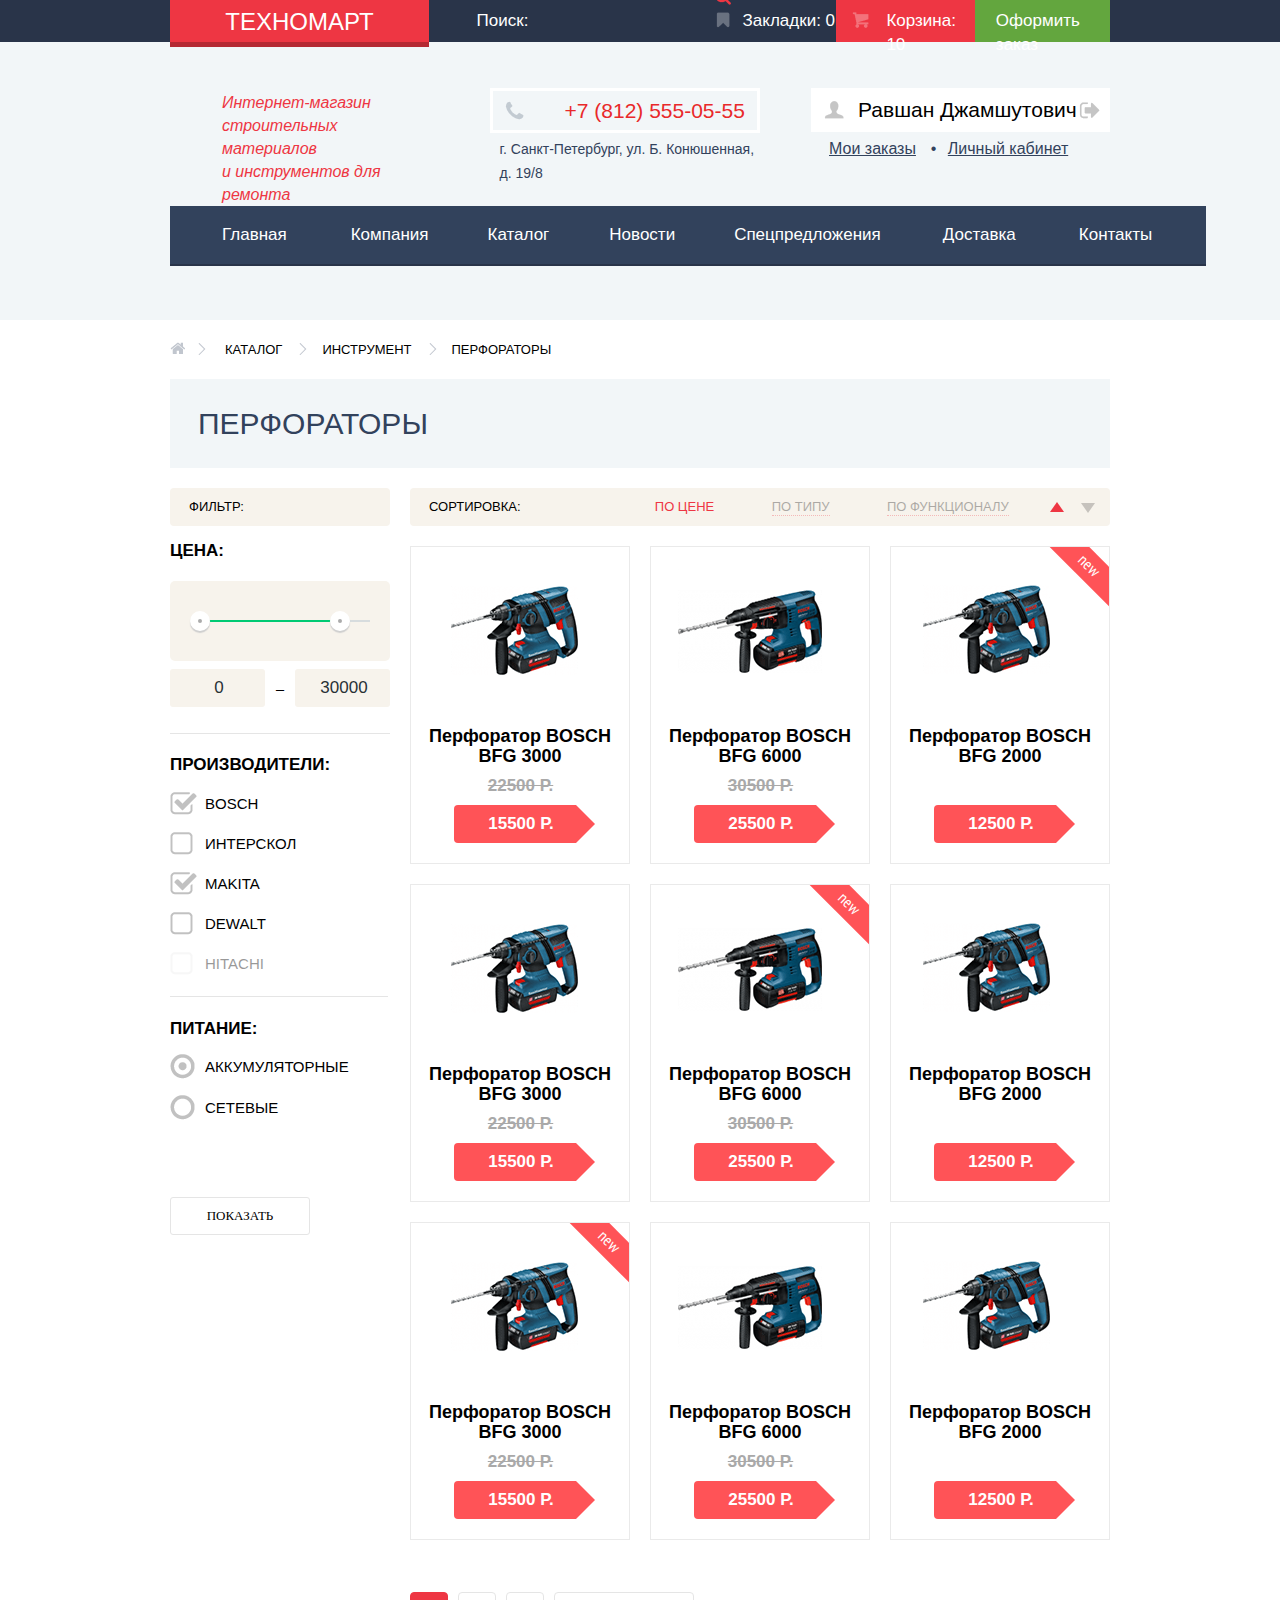
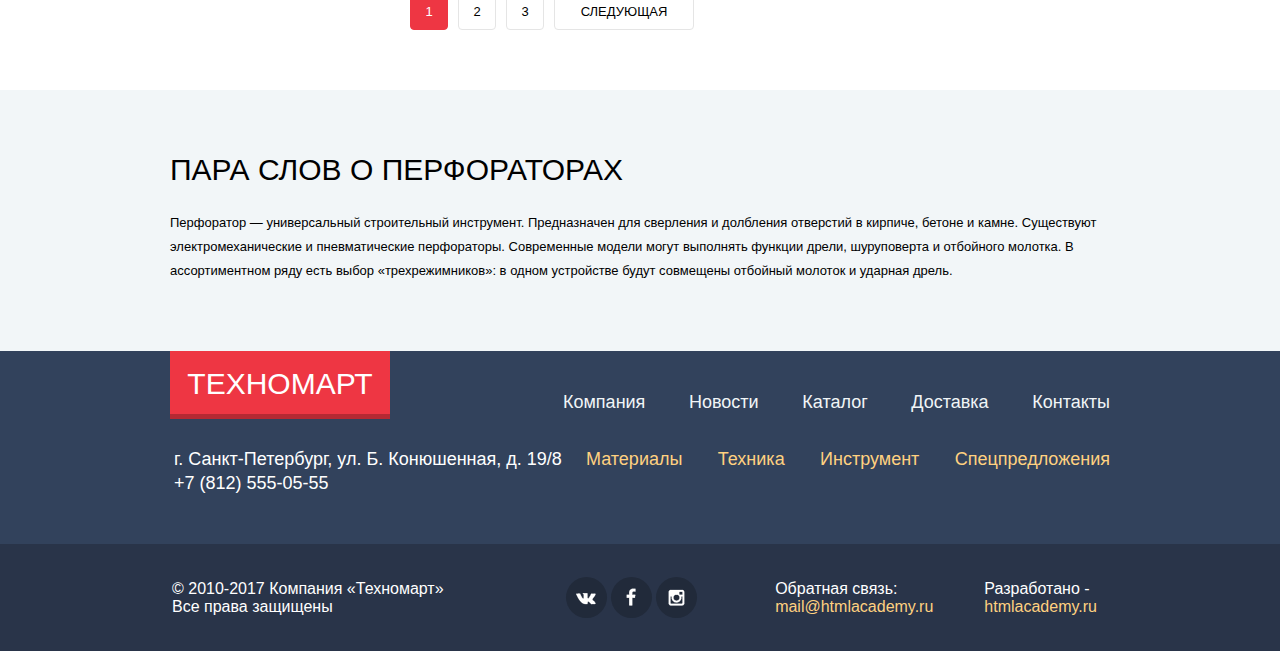
==== commit db6a7769: "Release Candidate #3.1" ====
--- a/catalog.html
+++ b/catalog.html
@@ -77,9 +77,20 @@
                         <form action="http://technomart.org/get" method="GET">
                             <fieldset class="price-filter">
                                 <legend>Цена:</legend>
-                                <input type="range" name="price-slider" min="0" max="50000" step="1000"> <br>
-                                <input type="text" name="min-price" inputmode="numeric"> --
-                                <input type="text" name="max-price" inputmode="numeric">
+                                <div class="range-filter">
+                                    <div class="range-controls">
+                                        <div class="scale">
+                                            <div class="bar"></div>
+                                        </div>
+                                        <div class="toggle toggle-min"></div>
+                                        <div class="toggle toggle-max"></div>
+                                    </div>
+                                    <div class="price-controls">
+                                        <label class="min-price"><input name="min-price" type="text" value="0"></label> 
+                                        <span class="comma">&#822;</span>
+                                        <label class="max-price"><input name="max-price" type="text" value="30000"></label>
+                                    </div>
+                                </div>
                             </fieldset>
                             <fieldset class="company-filter">
                                 <legend>Производители:</legend>
--- a/css/style.css
+++ b/css/style.css
@@ -953,12 +953,13 @@
 }
 
 .hover-buttons {
-    display: flex;
+    /*display: flex;*/
     min-height: 127px;
     flex-direction: column;
     justify-content: flex-end;
     align-items: center;
     box-sizing: border-box;
+    display: none;
 }
 
 .buy-button {
@@ -1027,7 +1028,7 @@
 
 .popular-item figure {
     margin: 0;
-    display: none;
+    /*display: none;*/
 }
 
 .BFG9000 img {
@@ -1906,22 +1907,6 @@
     width: 700px;
 }
 
-aside.filter {
-    width: 220px;
-}
-
-.filter-header {
-    margin: 0;
-    min-height: 38px;
-    font-family: "PT Sans", "Arial", sans-serif;
-    font-size: 13px;
-    line-height: 38px;
-    font-weight: normal;
-    text-transform: uppercase;
-    border-radius: 4px;
-    padding-left: 19px;
-}
-
 .perforators-top-nav {
     min-height: 38px;
     text-transform: uppercase;
@@ -2138,18 +2123,39 @@
 
 /*СТИЛИЗАЦИЯ ASIDE*/
 
+aside.filter {
+    width: 220px;
+}
+
+.filter-header {
+    margin: 0;
+    min-height: 38px;
+    font-family: "PT Sans", "Arial", sans-serif;
+    font-size: 13px;
+    line-height: 38px;
+    font-weight: normal;
+    text-transform: uppercase;
+    border-radius: 4px;
+    padding-left: 19px;
+}
+
 .price-filter {
     border: none;
     border-bottom: 1px solid #e5e5e5;
+    margin-top: 10px;
+    padding-bottom: 26px;
 }
 
 .company-filter {
     border: none;
     border-bottom: 1px solid #e5e5e5;
+    margin-top: 16px;
+    padding-bottom: 4px;
 }
 
 .energy-filter {
     border: none;
+    margin-top: 17px;
 }
 
 legend {
@@ -2160,12 +2166,22 @@
     text-transform: uppercase;
 }
 
+.company-filter legend {
+    margin-bottom: 7px;
+}
+
+.energy-filter legend {
+    margin-bottom: 5px;
+
+}
+
 aside label {
     font-family: "PT Sans", "Arial", sans-serif;
     font-size: 15px;
     font-weight: normal;
     text-transform: uppercase;
     cursor: pointer;
+
 }
 
 input[type="checkbox"] {
@@ -2174,8 +2190,10 @@
 
 input[type="checkbox"] + label {
     position: relative;
-    padding-left: 30px;
+    padding-left: 35px;
     line-height: 23px;
+    margin-bottom: 17px;
+    display: inline-block;
 }
 
 input[type="checkbox"] + label::before {
@@ -2187,6 +2205,7 @@
     background-image: url(../img/spritesheet.png);
     background-repeat: no-repeat;
     background-position: -171px -81px;
+    left:0;
 }
 
 input[type="checkbox"]:checked + label::before {
@@ -2215,8 +2234,10 @@
 
 input[type="radio"] + label {
     position: relative;
-    padding-left: 30px;
+    padding-left: 35px;
     line-height: 25px;
+    display: inline-block;
+    margin-bottom: 16px;
 }
 
 input[type="radio"] + label::before {
@@ -2228,6 +2249,7 @@
     background-image: url(../img/spritesheet.png);
     background-repeat: no-repeat;
     background-position: -204px -123px;
+    left: 0;
 }
 
 input[type="radio"]:checked + label::before {
@@ -2248,4 +2270,101 @@
 
 input[type="radio"] + label.disabled::before {
     opacity: 0.3;
+}
+
+input[type=submit] {
+    width: 140px;
+    height: 38px;
+    box-sizing: border-box;
+    background-color: white;
+    border: 1px solid #e5e5e5;
+    font-family: "PT Sans";
+    font-size: 13px;
+    border-radius: 3px;
+    margin-top: 52px;
+}
+
+.range-filter {
+  width: 220px;
+  margin-top: 10px;
+  box-sizing: border-box;
+}
+
+.range-controls {
+  position: relative;
+  height: 41px;
+  padding-top: 39px;
+  padding-right: 20px;
+  padding-left: 20px;
+  margin-bottom: 8px;
+  border-radius: 5px;
+  background: #f7f3ec;
+}
+
+.range-controls .scale {
+  height: 2px;
+  background: #d7dcde;
+}
+
+.range-controls .bar {
+  margin-left: 10%;
+  width: 75%;
+  height: 2px;
+  background: #00ca74;
+}
+
+.range-controls .toggle {
+  position: absolute;
+  top: 30px;
+  left: 0px;
+  width: 4px;
+  height: 4px;
+  cursor: pointer;
+  border: 8px solid #fff;
+  border-radius: 50%;
+  background: #ababab;
+  box-shadow: 0 2px 1px 0 #cfcfcf;
+}
+
+.range-controls .toggle-min {
+  left: 20px;
+}
+
+.range-controls .toggle-max {
+  left: 160px;
+}
+
+
+.price-controls {
+display: flex;
+justify-content: space-between;
+}
+
+.max-price {
+  text-align: right;
+}
+
+.price-controls input {
+  font-family: "PT Sans", "Arial", sans-serif;
+  font-size: 17px;
+  width: 95px;
+  height: 38px;
+  padding-left: 5px;
+  text-align: center;
+  color: #283136;
+  border: none;
+  border-radius: 3px;
+  background: #f7f3ec;
+  box-sizing: border-box;
+}
+
+aside fieldset {
+    padding-left: 0;
+    padding-right: 0;
+    margin-left: 0;
+}
+
+.comma {
+    color: black;
+    margin-top: 7px;
 }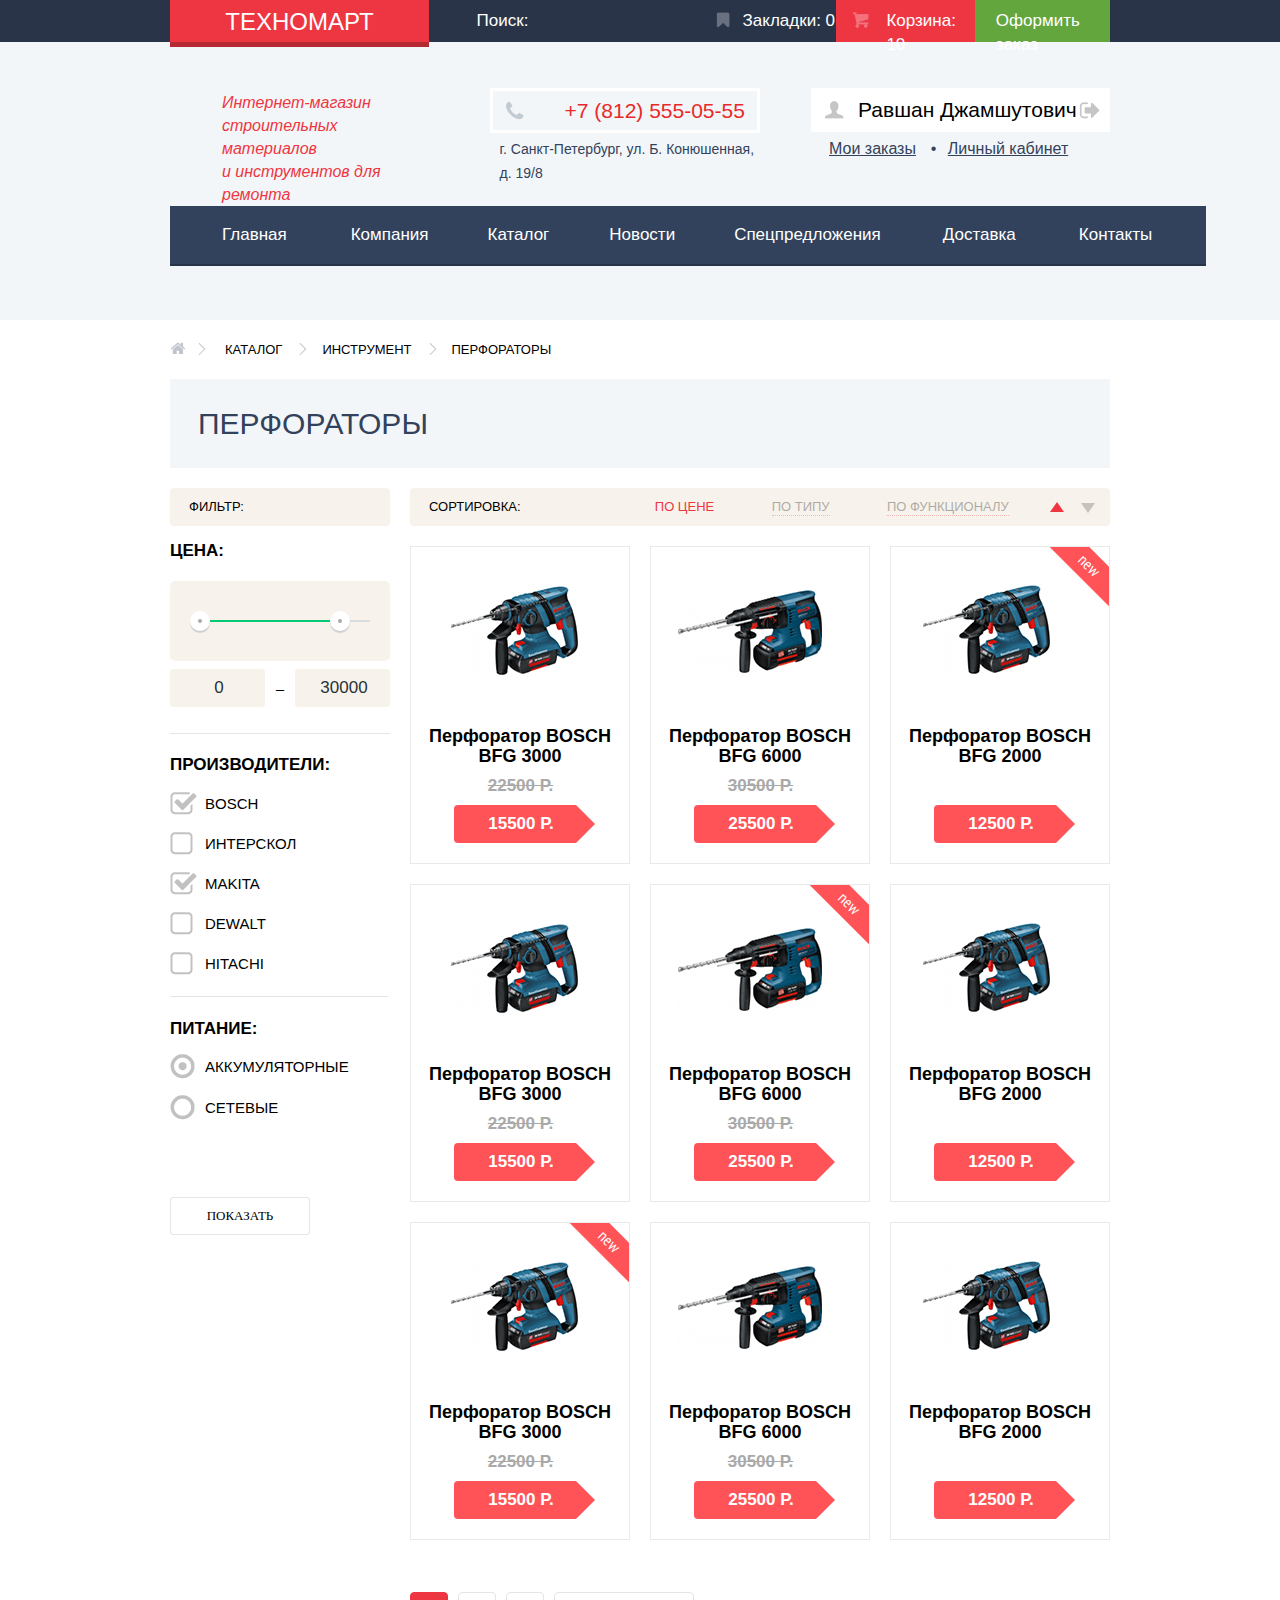
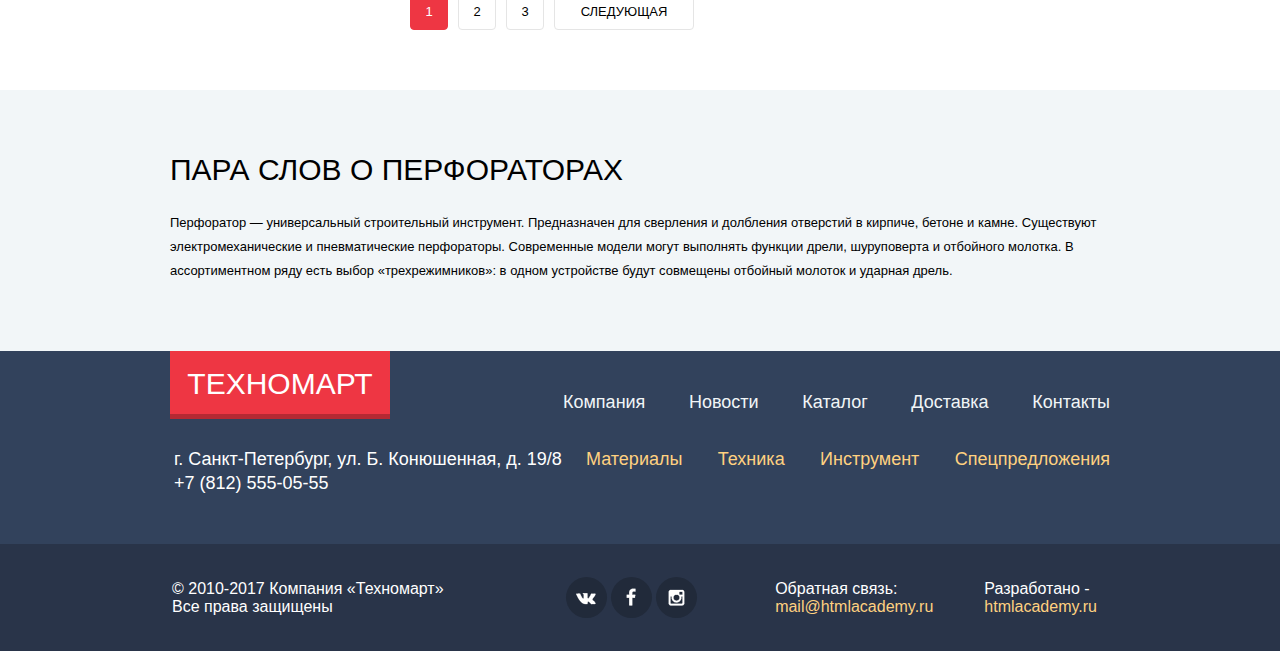
==== commit 2f6e3aa0: "Release Candidate 6" ====
--- a/catalog.html
+++ b/catalog.html
@@ -103,7 +103,7 @@
                                 <input type="checkbox" name="dewalt" id="dewalt-input">
                                 <label for="dewalt-input" class="checkbox-label">Dewalt</label><br>
                                 <input type="checkbox" name="hitachi" id="hitachi-input">
-                                <label for="hitachi-input" class="checkbox-label disabled">Hitachi</label><br>
+                                <label for="hitachi-input" class="checkbox-label">Hitachi</label><br>
                             </fieldset>
                             <fieldset class="energy-filter">
                                 <legend>Питание:</legend>
@@ -134,7 +134,7 @@
                                     <img src="img/popular-drill-3000.png" width="127" height="112" alt="BFG 3000">
                                 </figure>
                                 <div class="hover-buttons">
-                                    <a href="#"class="buy-button">Купить</a>
+                                    <a href="#open-modal" class="buy-button">Купить</a>
                                     <a href="#" class="bookmark-button">В закладки</a>
                                 </div>
                                 <div class="price">
@@ -148,7 +148,7 @@
                                     <img src="img/popular-drill-6000.png" width="144" height="128" alt="BFG 6000">
                                 </figure>
                                 <div class="hover-buttons">
-                                    <a href="#"class="buy-button">Купить</a>
+                                    <a href="#open-modal" class="buy-button">Купить</a>
                                     <a href="#" class="bookmark-button">В закладки</a>
                                 </div>
                                 <div class="price">
@@ -162,7 +162,7 @@
                                     <img src="img/popular-drill-2000.png" width="127" height="112" alt="BFG 2000">
                                 </figure>
                                 <div class="hover-buttons">
-                                    <a href="#"class="buy-button">Купить</a>
+                                    <a href="#open-modal" class="buy-button">Купить</a>
                                     <a href="#" class="bookmark-button">В закладки</a>
                                 </div>
                                 <div class="price">
@@ -176,7 +176,7 @@
                                     <img src="img/popular-drill-3000.png" width="127" height="112" alt="BFG 3000">
                                 </figure>
                                 <div class="hover-buttons">
-                                    <a href="#"class="buy-button">Купить</a>
+                                    <a href="#open-modal" class="buy-button">Купить</a>
                                     <a href="#" class="bookmark-button">В закладки</a>
                                 </div>
                                 <div class="price">
@@ -190,7 +190,7 @@
                                     <img src="img/popular-drill-6000.png" width="144" height="128" alt="BFG 6000">
                                 </figure>
                                 <div class="hover-buttons">
-                                    <a href="#"class="buy-button">Купить</a>
+                                    <a href="#open-modal" class="buy-button">Купить</a>
                                     <a href="#" class="bookmark-button">В закладки</a>
                                 </div>
                                 <div class="price">
@@ -204,7 +204,7 @@
                                     <img src="img/popular-drill-2000.png" width="127" height="112" alt="BFG 2000">
                                 </figure>
                                 <div class="hover-buttons">
-                                    <a href="#"class="buy-button">Купить</a>
+                                    <a href="#open-modal" class="buy-button">Купить</a>
                                     <a href="#" class="bookmark-button">В закладки</a>
                                 </div>
                                 <div class="price">
@@ -218,7 +218,7 @@
                                     <img src="img/popular-drill-3000.png" width="127" height="112" alt="BFG 3000">
                                 </figure>
                                 <div class="hover-buttons">
-                                    <a href="#"class="buy-button">Купить</a>
+                                    <a href="#open-modal" class="buy-button">Купить</a>
                                     <a href="#" class="bookmark-button">В закладки</a>
                                 </div>
                                 <div class="price">
@@ -232,7 +232,7 @@
                                     <img src="img/popular-drill-6000.png" width="144" height="128" alt="BFG 6000">
                                 </figure>
                                 <div class="hover-buttons">
-                                    <a href="#"class="buy-button">Купить</a>
+                                    <a href="#open-modal" class="buy-button">Купить</a>
                                     <a href="#" class="bookmark-button">В закладки</a>
                                 </div>
                                 <div class="price">
@@ -246,7 +246,7 @@
                                     <img src="img/popular-drill-2000.png" width="127" height="112" alt="BFG 2000">
                                 </figure>
                                 <div class="hover-buttons">
-                                    <a href="#"class="buy-button">Купить</a>
+                                    <a href="#open-modal" class="buy-button">Купить</a>
                                     <a href="#" class="bookmark-button">В закладки</a>
                                 </div>
                                 <div class="price">
@@ -322,5 +322,17 @@
             </div>
         </section>
     </footer>
+    <div id="open-modal" class="modal-buy">
+        <div>
+            <div class="upper-modal-bin">
+                <a href="#close" class="close">&#10060;</a>
+                <h2>Товар добавлен в корзину!</h2>
+            </div>
+            <div class="lower-modal-bin">
+                <a href="#" class="make-order">Оформить заказ</a>
+                <a href="#close" class="continue-buying">продолжить покупки</a>
+            </div>
+        </div>
+    </div>
 </body>
 </html>--- a/css/style.css
+++ b/css/style.css
@@ -67,17 +67,26 @@
 }
 
 .flex {
+    display: -webkit-box;
+    display: -ms-flexbox;
     display: flex;
-    justify-content: space-between;
+    -webkit-box-pack: justify;
+        -ms-flex-pack: justify;
+            justify-content: space-between;
 }
 
 .flex-start {
+    display: -webkit-box;
+    display: -ms-flexbox;
     display: flex;
-    justify-content: flex-start;
+    -webkit-box-pack: start;
+        -ms-flex-pack: start;
+            justify-content: flex-start;
 }
 
 .wrap {
-    flex-wrap: wrap;
+    -ms-flex-wrap: wrap;
+        flex-wrap: wrap;
 }
 
 
@@ -120,29 +129,32 @@
     padding-left: 55.32px;
     padding-right: 55px;
     background-color: #ee3643;
-    box-shadow: 0px 5px #b52933;
+    -webkit-box-shadow: 0px 5px #b52933;
+            box-shadow: 0px 5px #b52933;
 }
 
 .header-logo:hover {
     background-color: #ca2c37;
-    box-shadow: 0px 5px #9a212a;
+    -webkit-box-shadow: 0px 5px #9a212a;
+            box-shadow: 0px 5px #9a212a;
 }
 
 .header-logo:active {
     background-color: #ba2732;
-    box-shadow: 0px 5px #8e1e26;
+    -webkit-box-shadow: 0px 5px #8e1e26;
+            box-shadow: 0px 5px #8e1e26;
 }
 
 .header-top .container {
-    align-items: center;
+    -webkit-box-align: center;
+        -ms-flex-align: center;
+            align-items: center;
 }
 
 .search-form {
     position: relative;
-    /*background-color: white;*/
-    
-}
-
+    /*background-color: white;*/  
+}
 .input-search {
     height: 42px;
     border: none;
@@ -154,16 +166,14 @@
     background-color: #293449;
     font-family: "Cuprum", "Arial", sans-serif;
     font-size: 17px;
-    box-sizing: border-box;
-}
-
-.label-search {
+    -webkit-box-sizing: border-box;
+            box-sizing: border-box;
+}
+.label-search  {
+    width: 17px;
+    height: 17px;
     position: relative;
-    /*color: #33445a;*/
-    color: white;
-    /*padding-left: 47px;*/
-}
-
+}
 .label-search::before {
     content: "";
     position: absolute;
@@ -172,79 +182,64 @@
     height: 17px;
     background-image: url(../img/spritesheet.png);
     background-repeat: no-repeat;
-    background-position: -141px -191px;
+    background-position: -164px -192px;
     left: 15px;
-    top: -25px;
+    top: -29px;
+    opacity: 0.3;
 }
 
 .input-search:hover {
     background-color: #212a3a;
 }
 
+.input-search:hover + .label-search::before {
+    opacity: 1;
+}
+
 .input-search:focus {
     background-color: white;
 }
-
-.label-search:focus::before {
-    left: 190px;
-}
-
-/*.input-search:hover::before {
-    content: "";
-    position: absolute;
-    display: block;
-    width: 17px;
-    height: 17px;
+.input-search:focus + .label-search::before {
     background-image: url(../img/spritesheet.png);
     background-repeat: no-repeat;
-    background-position: -141px -191px;
-    left: -15px;
-}*/
-
-/*.label-search:hover::before {
-    content: "";
-    position: absolute;
-    display: block;
-    width: 17px;
-    height: 17px;
-    background-image: url(../img/spritesheet.png);
-    background-repeat: no-repeat;
-    background-position: -141px -191px;
-    left: 190px;
-}*/
-
-::-webkit-input-placeholder { /* WebKit, Blink, Edge */
+    background-position: -141px -192px;
+}
+
+.input-search::-webkit-input-placeholder { /* WebKit, Blink, Edge */
     color: white;
     font-family: "Cuprum", "Arial", sans-serif;
     font-size: 17px;
 }
-:-moz-placeholder { /* Mozilla Firefox 4 to 18 */
+
+.input-search::-moz-placeholder { /* Mozilla Firefox 19+ */
    color: white;
    opacity:  1;
-}
-::-moz-placeholder { /* Mozilla Firefox 19+ */
+   font-family: "Cuprum", "Arial", sans-serif;
+   font-size: 17px;
+}
+
+.input-search:-ms-input-placeholder { /* Internet Explorer 10-11 */
    color: white;
-   opacity:  1;
-}
-:-ms-input-placeholder { /* Internet Explorer 10-11 */
-   color: white;
+   font-family: "Cuprum", "Arial", sans-serif;
+   font-size: 17px;
 }
 
 .bookmarks-container {
     width: 150px;
     height: 42px;
-    box-sizing: border-box;
+    -webkit-box-sizing: border-box;
+            box-sizing: border-box;
     position: relative;
     padding-left: 44px;
     font-size: 17px;
     padding-top: 9px;
-    /*display: block;*/
 }
 
 .basket-container {
     width: 150px;
     height: 42px;
-    box-sizing: border-box;
+    -webkit-box-sizing: border-box;
+            box-sizing: border-box;
     position: relative;
     padding-left: 50px;
     font-size: 17px;
@@ -315,7 +310,8 @@
 .btn-checkout {
     background-color: #63a63e;
     padding-top: 9px;
-    box-sizing: border-box;
+    -webkit-box-sizing: border-box;
+            box-sizing: border-box;
     font-size: 17px;
     padding-left: 21px;
     width: 150px;
@@ -333,7 +329,8 @@
 
 .header-contacts {
     width: 270px;
-    box-sizing: border-box;
+    -webkit-box-sizing: border-box;
+            box-sizing: border-box;
     margin-left: 18px;
 }
 
@@ -347,7 +344,8 @@
     font-size: 16px;
     line-height: 23px;
     color: #ee3643;
-    box-sizing: border-box;
+    -webkit-box-sizing: border-box;
+            box-sizing: border-box;
     padding-left: 52px;
     margin-top: 49px;
 }
@@ -355,7 +353,8 @@
 .header-phone {
     width: 270px;
     position: relative;
-    box-sizing: border-box;
+    -webkit-box-sizing: border-box;
+            box-sizing: border-box;
     border: 3px solid white;
     min-height: 45px;
     font-size: 21px;
@@ -387,9 +386,15 @@
 .user-login {
     margin-top: 46px;
     width: 299px;
+    display: -webkit-box;
+    display: -ms-flexbox;
     display: flex;
-    justify-content: flex-end;
-    align-items: flex-start;
+    -webkit-box-pack: end;
+        -ms-flex-pack: end;
+            justify-content: flex-end;
+    -webkit-box-align: start;
+        -ms-flex-align: start;
+            align-items: flex-start;
 }
 
 .btn-login {
@@ -565,7 +570,8 @@
     display: inline-block;
     min-height: 60px;
     background-color: #32425c;
-    box-sizing: border-box;
+    -webkit-box-sizing: border-box;
+            box-sizing: border-box;
     border-bottom: 2px solid #293449;
 }
 
@@ -677,9 +683,16 @@
 }
 
 .promo-right-container {
+    display: -webkit-box;
+    display: -ms-flexbox;
     display: flex;
-    flex-direction: column;
-    justify-content: space-between;
+    -webkit-box-orient: vertical;
+    -webkit-box-direction: normal;
+        -ms-flex-direction: column;
+            flex-direction: column;
+    -webkit-box-pack: justify;
+        -ms-flex-pack: justify;
+            justify-content: space-between;
 }
 
 .promo-article a {
@@ -767,7 +780,8 @@
     height: 24px;
     text-align: center;
     padding-top: 4px;
-    transform: rotate(45deg);
+    -webkit-transform: rotate(45deg);
+            transform: rotate(45deg);
 }
 
 .promo-article.instrument::before {
@@ -834,7 +848,8 @@
     padding-top: 11px;
     color: white;
     text-transform: uppercase;
-    box-sizing: border-box;
+    -webkit-box-sizing: border-box;
+            box-sizing: border-box;
     padding-left: 2px;
     margin-top: 101px;
     margin-left: 25px;
@@ -881,7 +896,8 @@
 
 .big-promo .header-container {
     min-height: 105px;
-    box-sizing: border-box;
+    -webkit-box-sizing: border-box;
+            box-sizing: border-box;
 }
 
 
@@ -896,7 +912,8 @@
 .popular-items-head {
     background-color: #f9f5f0;
     min-height: 89px;
-    box-sizing: border-box;
+    -webkit-box-sizing: border-box;
+            box-sizing: border-box;
 }
 
 .popular-items-head h2 {
@@ -920,7 +937,8 @@
     padding-top: 11px;
     color: white;
     text-transform: uppercase;
-    box-sizing: border-box;
+    -webkit-box-sizing: border-box;
+            box-sizing: border-box;
     padding-left: 2px;
     margin-top: 25px;
     margin-left: 25px;
@@ -942,30 +960,51 @@
 .popular-item {
     width: 220px;
     min-height: 318px; 
-    box-sizing: border-box;
+    -webkit-box-sizing: border-box; 
+            box-sizing: border-box;
     border: 1px solid #eaeaea;
     overflow: hidden;
+    display: -webkit-box;
+    display: -ms-flexbox;
     display: flex;
-    flex-direction: column;
-    justify-content: space-between;
-    align-items: center;
+    -webkit-box-orient: vertical;
+    -webkit-box-direction: normal;
+        -ms-flex-direction: column;
+            flex-direction: column;
+    -webkit-box-pack: justify;
+        -ms-flex-pack: justify;
+            justify-content: space-between;
+    -webkit-box-align: center;
+        -ms-flex-align: center;
+            align-items: center;
     position: relative;
 }
 
 .hover-buttons {
-    /*display: flex;*/
+    display: flex;
     min-height: 127px;
-    flex-direction: column;
-    justify-content: flex-end;
-    align-items: center;
-    box-sizing: border-box;
-    display: none;
+    -webkit-box-orient: vertical;
+    -webkit-box-direction: normal;
+        -ms-flex-direction: column;
+            flex-direction: column;
+    -webkit-box-pack: end;
+        -ms-flex-pack: end;
+            justify-content: flex-end;
+    -webkit-box-align: center;
+        -ms-flex-align: center;
+            align-items: center;
+    -webkit-box-sizing: border-box;
+            box-sizing: border-box;
+    position: absolute;
+    z-index: -1;
+    background-color: white;
 }
 
 .buy-button {
     width: 135px;
     height: 38px;
-    box-sizing: border-box;
+    -webkit-box-sizing: border-box;
+            box-sizing: border-box;
     background-color: #63a63e;
     border-bottom: 3px solid #367315;
     border-radius: 3px;
@@ -1008,7 +1047,8 @@
     width: 135px;
     height: 38px;
     margin-top: 7px;
-    box-sizing: border-box;
+    -webkit-box-sizing: border-box;
+            box-sizing: border-box;
     border: 3px solid #63a63e;
     border-radius: 3px;
     font-size: 14px;
@@ -1028,7 +1068,15 @@
 
 .popular-item figure {
     margin: 0;
-    /*display: none;*/
+    background-color: white;
+}
+
+.popular-item:hover figure {
+    visibility: hidden;
+}
+
+.popular-item:hover .hover-buttons {
+    z-index: 5;
 }
 
 .BFG9000 img {
@@ -1065,7 +1113,8 @@
     height: 24px;
     text-align: center;
     padding-top: 4px;
-    transform: rotate(45deg);
+    -webkit-transform: rotate(45deg);
+            transform: rotate(45deg);
 }
 
 .popular-item h3 {
@@ -1105,7 +1154,8 @@
     background-color: #ff5357;
     padding-top: 10px;
     padding-left: 13px;
-    box-sizing: border-box;
+    -webkit-box-sizing: border-box;
+            box-sizing: border-box;
     margin-left: -11px;
     margin-bottom: 20px;
     text-align: center;
@@ -1124,16 +1174,26 @@
 }
 
 .popular-item .price {
+    display: -webkit-box;
+    display: -ms-flexbox;
     display: flex;
-    flex-direction: column;
-    justify-content: space-between;
-    align-items: center;
+    -webkit-box-orient: vertical;
+    -webkit-box-direction: normal;
+        -ms-flex-direction: column;
+            flex-direction: column;
+    -webkit-box-pack: justify;
+        -ms-flex-pack: justify;
+            justify-content: space-between;
+    -webkit-box-align: center;
+        -ms-flex-align: center;
+            align-items: center;
     min-height: 137px;
 }
 
 
 .popular-item:hover {
-     box-shadow: 0px 10px 25px 0px rgba(41, 52, 73, 0.5); 
+     -webkit-box-shadow: 0px 10px 25px 0px rgba(41, 52, 73, 0.5);
+             box-shadow: 0px 10px 25px 0px rgba(41, 52, 73, 0.5); 
 }
 
 
@@ -1146,7 +1206,8 @@
 .popular-brands-head {
     background-color: #f9f5f0;
     min-height: 89px;
-    box-sizing: border-box;
+    -webkit-box-sizing: border-box;
+            box-sizing: border-box;
 }
 
 .popular-brands-head h2 {
@@ -1170,7 +1231,8 @@
     padding-top: 11px;
     color: white;
     text-transform: uppercase;
-    box-sizing: border-box;
+    -webkit-box-sizing: border-box;
+            box-sizing: border-box;
     padding-left: 2px;
     margin-top: 25px;
     margin-left: 25px;
@@ -1187,13 +1249,20 @@
 }
 
 .popular-brand a {
+    display: -webkit-box;
+    display: -ms-flexbox;
     display: flex;
     width: 220px;
     height: 145px;
     border: 1px solid #eaeaea;
-    justify-content: center;
-    align-items: center;
-    box-sizing: border-box;
+    -webkit-box-pack: center;
+        -ms-flex-pack: center;
+            justify-content: center;
+    -webkit-box-align: center;
+        -ms-flex-align: center;
+            align-items: center;
+    -webkit-box-sizing: border-box;
+            box-sizing: border-box;
 }
 
 .popular-brand {
@@ -1201,11 +1270,13 @@
 }
 
 .popular-brand:hover {
-    box-shadow: 0px 10px 25px 0px rgba(41, 52, 73, 0.5); 
+    -webkit-box-shadow: 0px 10px 25px 0px rgba(41, 52, 73, 0.5);
+            box-shadow: 0px 10px 25px 0px rgba(41, 52, 73, 0.5); 
 }
 
 .popular-brand:active {
-    box-shadow: 0px 4px 10px 0px rgba(41, 52, 73, 0.5); 
+    -webkit-box-shadow: 0px 4px 10px 0px rgba(41, 52, 73, 0.5);
+            box-shadow: 0px 4px 10px 0px rgba(41, 52, 73, 0.5); 
 
 }
 
@@ -1292,13 +1363,22 @@
 .delivery-guarantee-credit {
     min-height: 333px;
     margin-top: 20px;
-    align-items: flex-start;
+    -webkit-box-align: start;
+        -ms-flex-align: start;
+            align-items: flex-start;
 }
 
 .delivery-slider {
+    display: -webkit-box;
+    display: -ms-flexbox;
     display: flex;
-    flex-direction: column;
-    justify-content: center;
+    -webkit-box-orient: vertical;
+    -webkit-box-direction: normal;
+        -ms-flex-direction: column;
+            flex-direction: column;
+    -webkit-box-pack: center;
+        -ms-flex-pack: center;
+            justify-content: center;
     height: 272px;
     position: relative;
 }
@@ -1317,7 +1397,8 @@
     height: 62px;
     background-color: #32425c;
     color: white;
-    box-sizing: border-box;
+    -webkit-box-sizing: border-box;
+            box-sizing: border-box;
     border-top: 1px solid #405069;
     border-bottom: 1px solid #293449;
     font-weight: bold;
@@ -1430,7 +1511,8 @@
     padding-top: 11px;
     color: white;
     text-transform: uppercase;
-    box-sizing: border-box;
+    -webkit-box-sizing: border-box;
+            box-sizing: border-box;
 }
 
 .credit-info a:hover {
@@ -1449,7 +1531,8 @@
 
 .company-info-address {
     min-height: 536px;
-    box-sizing: border-box;
+    -webkit-box-sizing: border-box;
+            box-sizing: border-box;
     padding-top: 82px;
 }
 
@@ -1499,7 +1582,8 @@
     padding-left: 5px;
     color: white;
     text-transform: uppercase;
-    box-sizing: border-box;
+    -webkit-box-sizing: border-box;
+            box-sizing: border-box;
 }
 
 .company-link:hover {
@@ -1550,7 +1634,8 @@
     padding-top: 11px;
     color: white;
     text-transform: uppercase;
-    box-sizing: border-box;
+    -webkit-box-sizing: border-box;
+            box-sizing: border-box;
 }
 
 .company-info a:hover {
@@ -1569,12 +1654,14 @@
 
 footer {
     min-height: 300px;
-    box-sizing: border-box;
+    -webkit-box-sizing: border-box;
+            box-sizing: border-box;
 }
 
 .footer-top {
     min-height: 63px;
-    box-sizing: border-box;
+    -webkit-box-sizing: border-box;
+            box-sizing: border-box;
 }
 
 .footer-company-nav {
@@ -1647,8 +1734,10 @@
     text-transform: uppercase;
     text-align: center;
     background-color: #ee3643;
-    box-shadow: 0px 5px #b52933;
-    box-sizing: border-box;
+    -webkit-box-shadow: 0px 5px #b52933;
+            box-shadow: 0px 5px #b52933;
+    -webkit-box-sizing: border-box;
+            box-sizing: border-box;
     padding-top: 18px;
 }
 
@@ -1656,12 +1745,15 @@
     height: 63px;
     margin: 0;
     padding-left: 0;
-    align-items: flex-end;
+    -webkit-box-align: end;
+        -ms-flex-align: end;
+            align-items: flex-end;
 }
 
 .footer-middle {
     min-height: 130px;
-    box-sizing: border-box;
+    -webkit-box-sizing: border-box;
+            box-sizing: border-box;
 }
 
 .footer-middle .container {
@@ -1693,12 +1785,15 @@
 
 .footer-bottom {
     min-height: 107px;
-    box-sizing: border-box;
+    -webkit-box-sizing: border-box;
+            box-sizing: border-box;
 }
 
 .footer-bottom .container {
     min-height: 107px;
-    align-items: center;
+    -webkit-box-align: center;
+        -ms-flex-align: center;
+            align-items: center;
 }
 
 small {
@@ -1817,7 +1912,9 @@
     font-weight: normal;
     text-transform: uppercase;
     color: black;
-    align-items: flex-end;
+    -webkit-box-align: end;
+        -ms-flex-align: end;
+            align-items: flex-end;
     margin-top: 21px;
 }
 
@@ -1899,7 +1996,8 @@
     padding-left: 28px;
     background-color: #f2f6f8;
     color: #32425c;
-    box-sizing: border-box;
+    -webkit-box-sizing: border-box;
+            box-sizing: border-box;
     margin-bottom: 20px;
 }
 
@@ -1911,7 +2009,9 @@
     min-height: 38px;
     text-transform: uppercase;
     border-radius: 4px;
-    align-items: center;
+    -webkit-box-align: center;
+        -ms-flex-align: center;
+            align-items: center;
 }
 
 .perforators-top-nav h3 {
@@ -1934,7 +2034,8 @@
     opacity: 0.3;
     border-bottom: 1px dotted #ee3643;
     height: 18px;
-    box-sizing: border-box;
+    -webkit-box-sizing: border-box;
+            box-sizing: border-box;
 }
 
 .perforators-top-nav a:hover {
@@ -1969,9 +2070,15 @@
 }
 
 .arrow-container {
+    display: -webkit-box;
+    display: -ms-flexbox;
     display: flex;
-    justify-content: space-between;
-    align-items: center;
+    -webkit-box-pack: justify;
+        -ms-flex-pack: justify;
+            justify-content: space-between;
+    -webkit-box-align: center;
+        -ms-flex-align: center;
+            align-items: center;
     width: 80px;
 }
 
@@ -1989,9 +2096,15 @@
 
 
 .sort-container {
+    display: -webkit-box;
+    display: -ms-flexbox;
     display: flex;
-    justify-content: space-between;
-    align-items: center;
+    -webkit-box-pack: justify;
+        -ms-flex-pack: justify;
+            justify-content: space-between;
+    -webkit-box-align: center;
+        -ms-flex-align: center;
+            align-items: center;
     width: 354px;
     margin-left: 113px;
 }
@@ -2015,7 +2128,8 @@
     height: 24px;
     text-align: center;
     padding-top: 4px;
-    transform: rotate(45deg);
+    -webkit-transform: rotate(45deg);
+            transform: rotate(45deg);
 }
 
 .perforators-list-body .popular-item:nth-child(5)::after {
@@ -2033,7 +2147,8 @@
     height: 24px;
     text-align: center;
     padding-top: 4px;
-    transform: rotate(45deg);
+    -webkit-transform: rotate(45deg);
+            transform: rotate(45deg);
 }
 
 .perforators-list-body .popular-item:nth-child(7)::after {
@@ -2051,7 +2166,8 @@
     height: 24px;
     text-align: center;
     padding-top: 4px;
-    transform: rotate(45deg);
+    -webkit-transform: rotate(45deg);
+            transform: rotate(45deg);
 }
 
 .pagination a {
@@ -2063,7 +2179,8 @@
     line-height: 38px;
     color: black;
     text-align: center;
-    box-sizing: border-box;
+    -webkit-box-sizing: border-box;
+            box-sizing: border-box;
     border: 1px solid #e5e5e5;
     border-radius: 4px;
     margin-right: 10px;
@@ -2096,7 +2213,8 @@
 
 .perforators-info {
     min-height: 261px;
-    box-sizing: border-box;
+    -webkit-box-sizing: border-box;
+            box-sizing: border-box;
 }
 
 .perforators-info h2 {
@@ -2220,14 +2338,6 @@
     background-position: -3px -168px;
 }
 
-input[type="checkbox"] + label.disabled {
-    opacity: 0.4;
-}
-
-input[type="checkbox"] + label.disabled::before {
-    opacity: 0.3;
-}
-
 input[type="radio"] {
     display: none;
 }
@@ -2264,18 +2374,19 @@
     background-position: -246px -3px;
 }
 
-input[type="radio"] + label.disabled {
+input:disabled + label {
     opacity: 0.4;
 }
 
-input[type="radio"] + label.disabled::before {
+input:disabled + label::before {
     opacity: 0.3;
 }
 
 input[type=submit] {
     width: 140px;
     height: 38px;
-    box-sizing: border-box;
+    -webkit-box-sizing: border-box;
+            box-sizing: border-box;
     background-color: white;
     border: 1px solid #e5e5e5;
     font-family: "PT Sans";
@@ -2287,7 +2398,8 @@
 .range-filter {
   width: 220px;
   margin-top: 10px;
-  box-sizing: border-box;
+  -webkit-box-sizing: border-box;
+          box-sizing: border-box;
 }
 
 .range-controls {
@@ -2323,7 +2435,8 @@
   border: 8px solid #fff;
   border-radius: 50%;
   background: #ababab;
-  box-shadow: 0 2px 1px 0 #cfcfcf;
+  -webkit-box-shadow: 0 2px 1px 0 #cfcfcf;
+          box-shadow: 0 2px 1px 0 #cfcfcf;
 }
 
 .range-controls .toggle-min {
@@ -2336,8 +2449,12 @@
 
 
 .price-controls {
+display: -webkit-box;
+display: -ms-flexbox;
 display: flex;
-justify-content: space-between;
+-webkit-box-pack: justify;
+    -ms-flex-pack: justify;
+        justify-content: space-between;
 }
 
 .max-price {
@@ -2355,7 +2472,8 @@
   border: none;
   border-radius: 3px;
   background: #f7f3ec;
-  box-sizing: border-box;
+  -webkit-box-sizing: border-box;
+          box-sizing: border-box;
 }
 
 aside fieldset {
@@ -2367,4 +2485,236 @@
 .comma {
     color: black;
     margin-top: 7px;
+}
+
+
+
+/*СТИЛИЗАЦИЯ ОКНА ОБРАТНОЙ СВЯЗИ*/
+
+.feedback-container {
+    position: absolute;
+    width: 620px;
+    height: 430px;
+    margin: 50% 50%;
+    z-index: 5;
+    -webkit-box-sizing: border-box;
+            box-sizing: border-box;
+    border-top: 7px solid #ee3643;
+    -webkit-box-shadow: 0px 20px 40px 0px rgba(0, 1, 1, 0.75);
+            box-shadow: 0px 20px 40px 0px rgba(0, 1, 1, 0.75); 
+}
+
+.feedback-container .name-input,
+.feedback-container .email-input {
+    display: inline-block;
+    margin-top: 40px;
+    width: 220px;
+    -webkit-box-sizing: border-box;
+            box-sizing: border-box;
+}
+
+.feedback-container form {
+    width: 460px;
+    margin: 0 auto;
+}
+
+label.name-input {
+    float: left;
+    font-size: 18px;
+    line-height: 18px;
+}
+
+label.email-input {
+    float: right;
+    font-size: 18px;
+    line-height: 18px;
+}
+
+label.letter-text {
+    font-size: 18px;
+    line-height: 18px;
+}
+
+
+label.name-input input,
+label.email-input input {
+    width: 220px;
+    -webkit-box-sizing: border-box;
+            box-sizing: border-box;
+    border: 1px solid #d7dcde;
+    padding-top: 12px;
+}
+
+.feedback-container input::-webkit-input-placeholder { /* WebKit, Blink, Edge */
+    color: #999999;
+    font-family: "PT Sans", "Arial", sans-serif;
+    font-size: 13px;
+}
+
+.feedback-container input::-moz-placeholder { /* Mozilla Firefox 19+ */
+   color: white;
+   opacity:  1;
+   font-family: "PT Sans", "Arial", sans-serif;
+   font-size: 13px;
+}
+
+.feedback-container input:-ms-input-placeholder { /* Internet Explorer 10-11 */
+   color: white;
+   font-family: "PT Sans", "Arial", sans-serif;
+   font-size: 13px;
+}
+
+.feedback-container textarea {
+    width: 460px;
+    -webkit-box-sizing: border-box;
+            box-sizing: border-box;
+    border: 1px solid #d7dcde;
+}
+
+.feedback-container textarea::-webkit-input-placeholder { /* WebKit, Blink, Edge */
+    color: #999999;
+    font-family: "PT Sans", "Arial", sans-serif;
+    font-size: 13px;
+}
+
+.feedback-container textarea::-moz-placeholder { /* Mozilla Firefox 19+ */
+   color: white;
+   opacity:  1;
+   font-family: "PT Sans", "Arial", sans-serif;
+   font-size: 13px;
+}
+
+.feedback-container textarea:-ms-input-placeholder { /* Internet Explorer 10-11 */
+   color: white;
+   font-family: "PT Sans", "Arial", sans-serif;
+   font-size: 13px;
+}
+
+.feedback-submit {
+    font-size: 14px;
+    width: 620px;
+    height: 38px;
+    box-sizing: border-box;
+    display: inline-block;
+    color: white;
+    background-color: #ee3643;
+}
+
+
+
+/*СТИЛИЗАЦИЯ ОКНА КОРЗИНЫ*/
+
+.modal-buy {
+    position: fixed;
+    font-family: "Cuprum", "Arial", sans-serif;
+    top: 0;
+    right: 0;
+    bottom: 0;
+    left: 0;
+    background transparent;
+    z-index: 99999;
+    opacity:0;
+    /*-webkit-transition: opacity 400ms ease-in;
+    -moz-transition: opacity 400ms ease-in;
+    transition: opacity 400ms ease-in;*/
+    pointer-events: none;
+}
+
+.modal-buy:target {
+    opacity: 1;
+    pointer-events: auto;
+}
+
+.modal-buy > div {
+    width: 620px;
+    position: relative;
+    margin: 20% auto;
+    /*padding: 5px 20px 13px 20px;*/
+    background-color: #ffffff;
+    border-top: 7px solid #ee3643;
+    min-height: 282px;
+    -webkit-box-shadow: 0px 20px 40px 0px rgba(0, 1, 1, 0.75);
+    box-shadow: 0px 20px 40px 0px rgba(0, 1, 1, 0.75); 
+    box-sizing: border-box;
+}
+
+.upper-modal-bin h2 {
+    font-size: 30px;
+    line-height: 18px;
+    font-weight: normal;
+    text-align: center;
+    padding-top: 71px;
+    position: relative;
+    margin: 0;
+    padding-left: 55px;
+}
+
+.upper-modal-bin h2::before {
+    content: "";
+    position: absolute;
+    display: block;
+    width: 66px;
+    height: 66px;
+    background-image: url("../img/bin-checked.png");
+    background-repeat: no-repeat;
+    left: 80px;
+    bottom: -22px;
+}
+
+.close {
+    height: 21px;
+    position: absolute;
+    right: 10px;
+    text-align: center;
+    top: 10px;
+    width: 21px;
+    font-size: 21px;
+    z-index: 10;
+}
+
+.upper-modal-bin {
+    height: 163px;
+}
+
+.lower-modal-bin {
+    height: 112px;
+    background-color: #f1f1f1;
+    text-align: center;
+}
+
+.make-order {
+    display: inline-block;
+    margin-top: 25px;
+    width: 220px;
+    height: 38px;
+    background-color: #ee3643;
+    border-radius: 3px;
+    font-size: 14px;
+    line-height: 18px;
+    text-align: center;
+    padding-top: 11px;
+    margin-right: 17px;
+    margin-top: 37px;
+    color: white;
+    text-transform: uppercase;
+    -webkit-box-sizing: border-box;
+            box-sizing: border-box;
+}
+
+.continue-buying {
+    display: inline-block;
+    margin-top: 25px;
+    width: 220px;
+    height: 38px;
+    background-color: white;
+    border-radius: 3px;
+    font-size: 14px;
+    line-height: 18px;
+    text-align: center;
+    margin-top: 37px;
+    padding-top: 11px;
+    color: black;
+    text-transform: uppercase;
+    -webkit-box-sizing: border-box;
+            box-sizing: border-box;
 }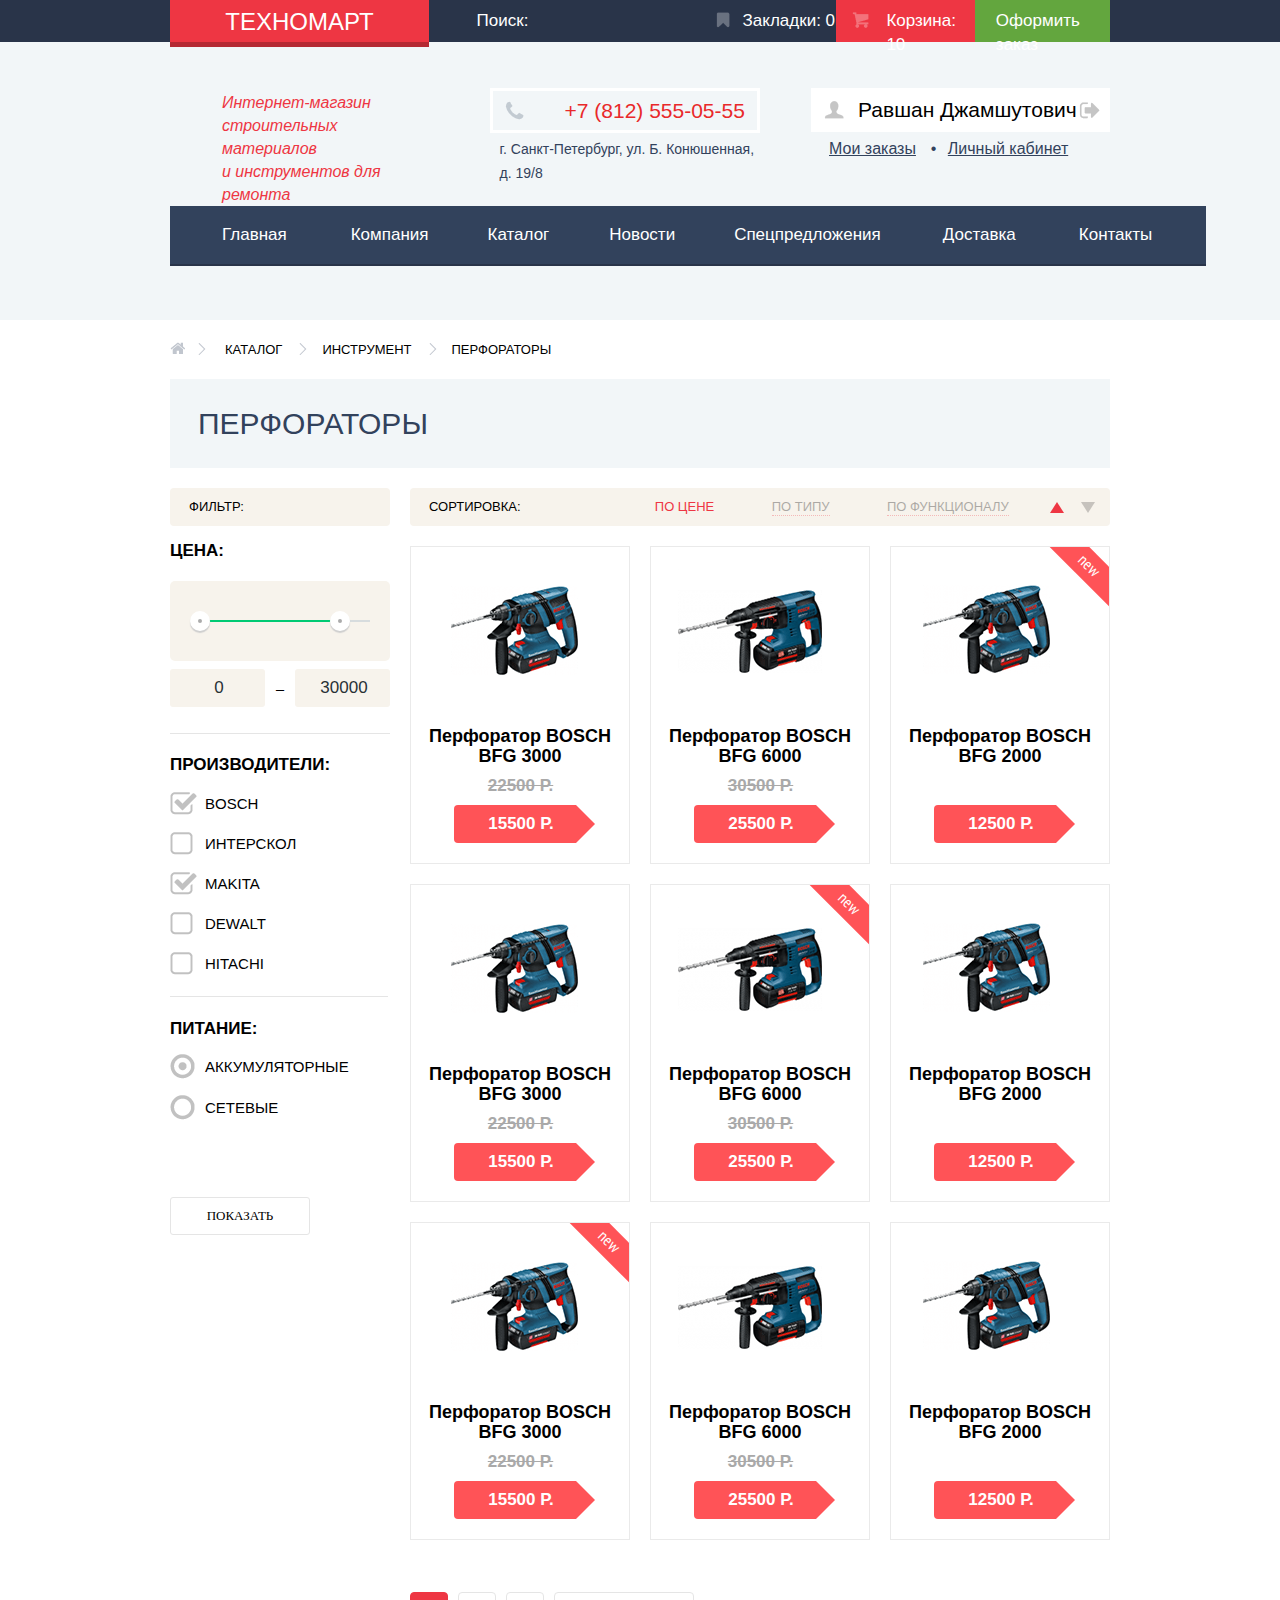
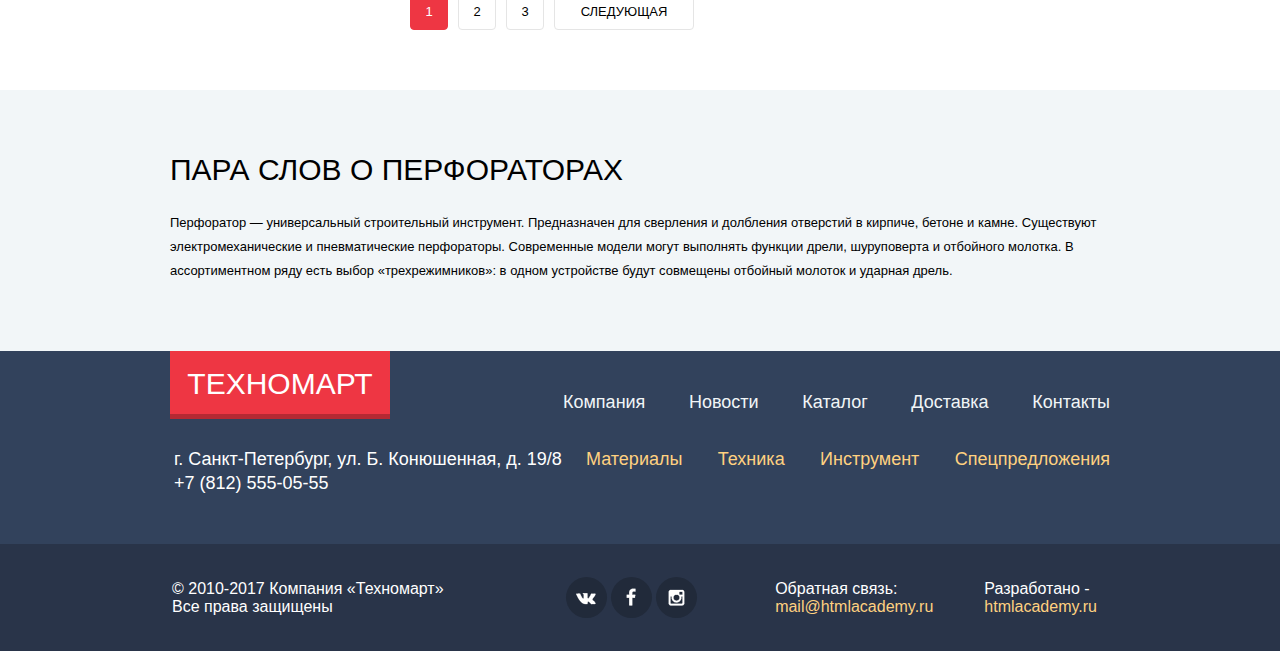
==== commit 958fdc0b: "Release Candidate 7" ====
--- a/catalog.html
+++ b/catalog.html
@@ -325,7 +325,7 @@
     <div id="open-modal" class="modal-buy">
         <div>
             <div class="upper-modal-bin">
-                <a href="#close" class="close">&#10060;</a>
+                <a href="#close" class="close"></a>
                 <h2>Товар добавлен в корзину!</h2>
             </div>
             <div class="lower-modal-bin">
--- a/css/style.css
+++ b/css/style.css
@@ -624,14 +624,79 @@
 
 /*СТИЛИЗАЦИЯ PROMO*/
 
+.slider-controls label.promo-circle {
+  display: inline-block;
+  width: 10px;
+  height: 10px;
+  margin-right: 10px;
+  vertical-align: top;
+  background-color: white;
+  border-radius: 50%;
+  cursor: pointer;
+  box-sizing: border-box;
+}
+
+.slider-controls {
+  position: absolute;
+  bottom: 36px;
+  left: 295px;
+  z-index: 20;
+  font-size: 0;
+  height: 10px;
+}
+
+.promo-slider {
+    position: relative;
+}
+
+.promo input[type="radio"] {
+    display: none;
+}
+
 /*.big-promo-drel {
     display: none;
 }*/
 
-.big-promo-perforator {
+/*.big-promo-perforator {
     display: none;
-}
-
+}*/
+
+#btn-1:checked ~ .promo #slide1,
+#btn-2:checked ~ .promo #slide2 {
+  display: block;
+}
+
+#btn-1:checked ~ .promo label.promo-circle[for="btn-1"],
+#btn-2:checked ~ .promo label.promo-circle[for="btn-2"] {
+  background-color: #ee3643;
+  border: 2px solid white;
+}
+
+label.arrow-left {
+    position: absolute;
+    display: block;
+    width: 22px;
+    height: 40px;
+    background-color: transparent;
+    background-image: url(../img/spritesheet.png);
+    background-repeat: no-repeat;
+    background-position: -200px -77px;
+    left: 25px;
+    top: 115px;
+}
+
+label.arrow-right {
+    position: absolute;
+    display: block;
+    width: 22px;
+    height: 40px;
+    ackground-color: transparent;
+    background-image: url(../img/spritesheet.png);
+    background-repeat: no-repeat;
+    background-position: -241px -34px;
+    right: 20px;
+    top: 115px;
+}
 
 .promo-article {
     width: 300px;
@@ -641,6 +706,8 @@
 
 .big-promo {
     width: 620px;
+    min-height: 266px;
+    display: none;
 }
 
 .materials {
@@ -782,6 +849,7 @@
     padding-top: 4px;
     -webkit-transform: rotate(45deg);
             transform: rotate(45deg);
+    z-index.: 10;
 }
 
 .promo-article.instrument::before {
@@ -1115,6 +1183,7 @@
     padding-top: 4px;
     -webkit-transform: rotate(45deg);
             transform: rotate(45deg);
+    z-index: 10;
 }
 
 .popular-item h3 {
@@ -2051,17 +2120,17 @@
 
 .arrow-up {
     border: 7px solid transparent;
-    border-bottom: 10px solid #c6c2bd;
+    border-bottom: 11px solid #c6c2bd;
     display: block;
     width: 0;
     height: 0;
-    margin-bottom: 8px;
+    margin-top: -6px;
     margin-left: 20px;
 }
 
 .arrow-down {
     border: 7px solid transparent;
-    border-top: 10px solid #c6c2bd;
+    border-top: 11px solid #c6c2bd;
     display: block;
     width: 0;
     height: 0;
@@ -2083,15 +2152,15 @@
 }
 
 .arrow-up:hover {
-    border-bottom: 10px solid black;
+    border-bottom: 11px solid black;
 }
 
 .arrow-container .active {
-    border-bottom: 10px solid #ee3643;
+    border-bottom: 11px solid #ee3643;
 }
 
 .arrow-down:hover {
-    border-top: 10px solid black;
+    border-top: 11px solid black;
 }
 
 
@@ -2130,6 +2199,7 @@
     padding-top: 4px;
     -webkit-transform: rotate(45deg);
             transform: rotate(45deg);
+    z-index: 10;
 }
 
 .perforators-list-body .popular-item:nth-child(5)::after {
@@ -2149,6 +2219,7 @@
     padding-top: 4px;
     -webkit-transform: rotate(45deg);
             transform: rotate(45deg);
+    z-index: 10;
 }
 
 .perforators-list-body .popular-item:nth-child(7)::after {
@@ -2168,6 +2239,7 @@
     padding-top: 4px;
     -webkit-transform: rotate(45deg);
             transform: rotate(45deg);
+    z-index: 10;
 }
 
 .pagination a {
@@ -2492,30 +2564,60 @@
 /*СТИЛИЗАЦИЯ ОКНА ОБРАТНОЙ СВЯЗИ*/
 
 .feedback-container {
-    position: absolute;
+    position: fixed;
+    font-family: "Cuprum", "Arial", sans-serif;
+    top: 0;
+    right: 0;
+    bottom: 0;
+    left: 0;
+    background transparent;
+    z-index: 99999;
+    opacity:0;
+    pointer-events: none;
+}
+
+.feedback-container:target {
+    opacity: 1;
+    pointer-events: auto;
+}
+
+.feedback-container form {
     width: 620px;
-    height: 430px;
-    margin: 50% 50%;
-    z-index: 5;
-    -webkit-box-sizing: border-box;
-            box-sizing: border-box;
+    position: relative;
+    min-height: 430px;
+    margin: -215px auto;
+    -webkit-box-sizing: border-box;
+            box-sizing: border-box;
+    top: 50%;
+    background-color: #ffffff;
     border-top: 7px solid #ee3643;
-    -webkit-box-shadow: 0px 20px 40px 0px rgba(0, 1, 1, 0.75);
-            box-shadow: 0px 20px 40px 0px rgba(0, 1, 1, 0.75); 
+        -webkit-box-shadow: 0px 20px 40px 0px rgba(0, 1, 1, 0.75);
+    box-shadow: 0px 20px 40px 0px rgba(0, 1, 1, 0.75); 
+    box-sizing: border-box;
+}
+
+.upper-feedback-form {
+    width: 460px;
+    height: 311px;
+    margin: 0 auto;
+    box-sizing: border-box;
+}
+
+.lower-feedback-form {
+    height: 112px;
+    text-align: center;
+    background-color: #f1f1f1;
+    box-sizing: border-box;
+    padding-top: 1px;
 }
 
 .feedback-container .name-input,
 .feedback-container .email-input {
     display: inline-block;
-    margin-top: 40px;
+    margin-top: 47px;
     width: 220px;
     -webkit-box-sizing: border-box;
             box-sizing: border-box;
-}
-
-.feedback-container form {
-    width: 460px;
-    margin: 0 auto;
 }
 
 label.name-input {
@@ -2531,10 +2633,11 @@
 }
 
 label.letter-text {
+    display: inline-block;
     font-size: 18px;
     line-height: 18px;
-}
-
+    margin-top: 21px;
+}
 
 label.name-input input,
 label.email-input input {
@@ -2542,7 +2645,10 @@
     -webkit-box-sizing: border-box;
             box-sizing: border-box;
     border: 1px solid #d7dcde;
-    padding-top: 12px;
+    padding-left: 14px;
+    height: 38px;
+    vertical-align: center;
+    margin-top: 9px;
 }
 
 .feedback-container input::-webkit-input-placeholder { /* WebKit, Blink, Edge */
@@ -2566,9 +2672,13 @@
 
 .feedback-container textarea {
     width: 460px;
+    height: 114px;
     -webkit-box-sizing: border-box;
             box-sizing: border-box;
     border: 1px solid #d7dcde;
+    margin-top: 9px;
+    padding-left: 14px;
+    padding-top: 8px;
 }
 
 .feedback-container textarea::-webkit-input-placeholder { /* WebKit, Blink, Edge */
@@ -2590,14 +2700,25 @@
    font-size: 13px;
 }
 
-.feedback-submit {
+input.feedback-submit {
     font-size: 14px;
-    width: 620px;
+    line-height: 18px;
+    padding-top: 5px;
+    font-family: "Cuprum", "Arial", sans-serif;
+    font-weight: normal;
+    width: 460px;
     height: 38px;
     box-sizing: border-box;
-    display: inline-block;
+    display: block;
     color: white;
     background-color: #ee3643;
+    text-align: center;
+    margin-left: 80px;
+    margin-top: 36px;
+    border-radius: 3px;
+    text-transform: uppercase;
+    -webkit-box-sizing: border-box;
+            box-sizing: border-box;
 }
 
 
@@ -2627,12 +2748,12 @@
 
 .modal-buy > div {
     width: 620px;
+    min-height: 282px;
     position: relative;
-    margin: 20% auto;
-    /*padding: 5px 20px 13px 20px;*/
+    margin: -141px auto;
+    top: 50%;
     background-color: #ffffff;
     border-top: 7px solid #ee3643;
-    min-height: 282px;
     -webkit-box-shadow: 0px 20px 40px 0px rgba(0, 1, 1, 0.75);
     box-shadow: 0px 20px 40px 0px rgba(0, 1, 1, 0.75); 
     box-sizing: border-box;
@@ -2670,6 +2791,7 @@
     width: 21px;
     font-size: 21px;
     z-index: 10;
+    background-image: url("../img/Cross.png");
 }
 
 .upper-modal-bin {
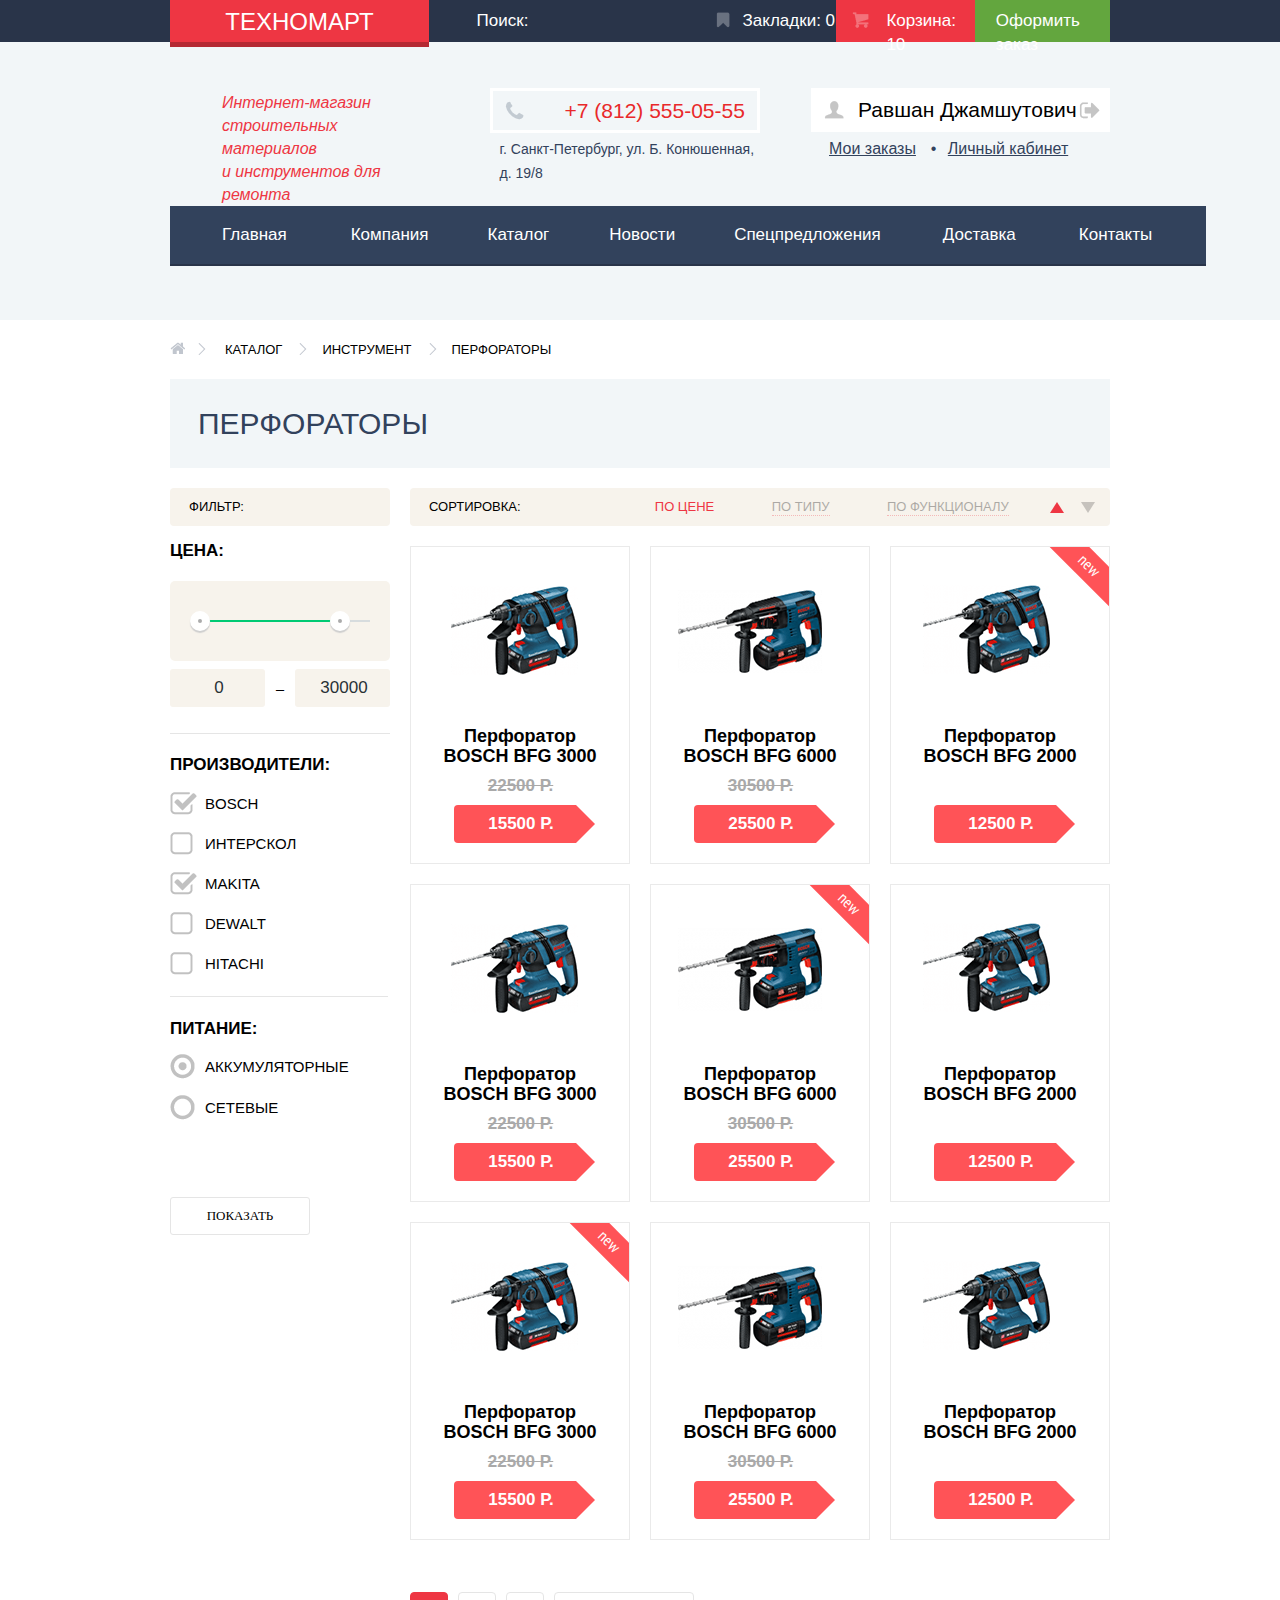
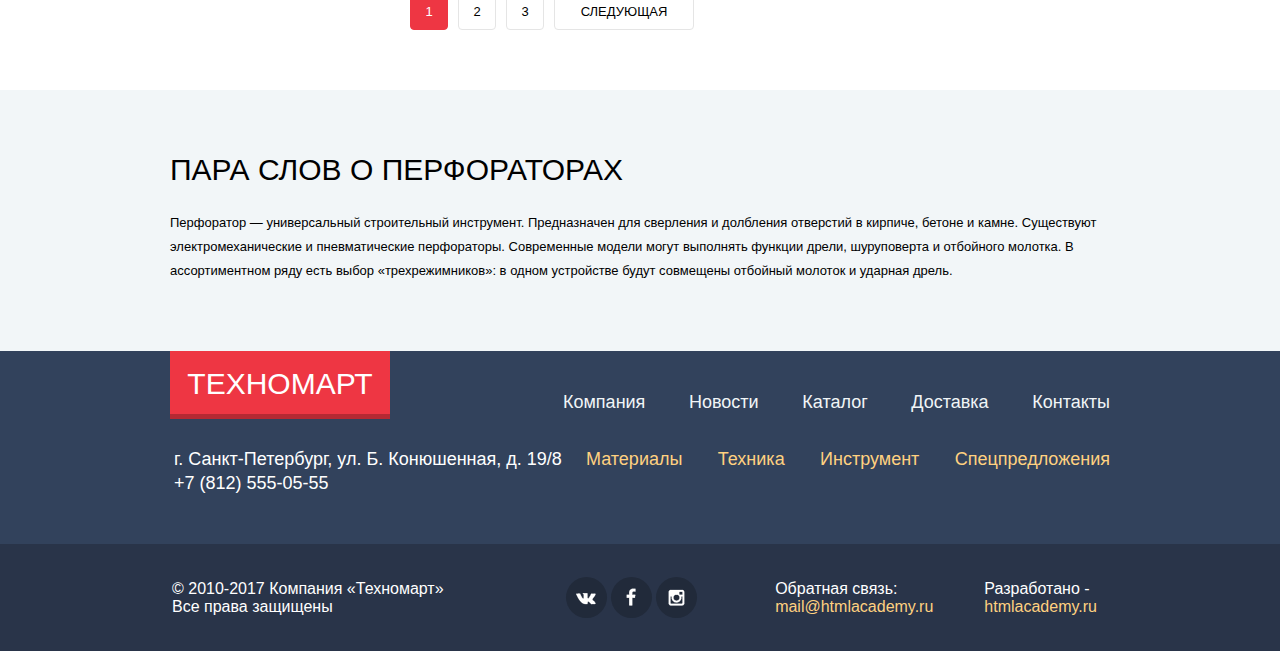
==== commit b4d919b8: "Final version 1.0.0" ====
--- a/catalog.html
+++ b/catalog.html
@@ -94,22 +94,22 @@
                             </fieldset>
                             <fieldset class="company-filter">
                                 <legend>Производители:</legend>
-                                <input type="checkbox" name="bosch" id="bosch-input" checked>
+                                <input type="checkbox" name="bosch" id="bosch-input" class="company-checkbox" checked>
                                 <label for="bosch-input" class="checkbox-label"> Bosch</label><br>
-                                <input type="checkbox" name="interskol" id="interskol-input">
+                                <input type="checkbox" name="interskol" id="interskol-input" class="company-checkbox">
                                 <label for="interskol-input" class="checkbox-label">Интерскол</label><br>
-                                <input type="checkbox" name="makita" id="makita-input" checked>
+                                <input type="checkbox" name="makita" id="makita-input" class="company-checkbox" checked>
                                 <label for="makita-input" class="checkbox-label">Makita</label><br>
-                                <input type="checkbox" name="dewalt" id="dewalt-input">
+                                <input type="checkbox" name="dewalt" id="dewalt-input" class="company-checkbox">
                                 <label for="dewalt-input" class="checkbox-label">Dewalt</label><br>
-                                <input type="checkbox" name="hitachi" id="hitachi-input">
+                                <input type="checkbox" name="hitachi" id="hitachi-input" class="company-checkbox">
                                 <label for="hitachi-input" class="checkbox-label">Hitachi</label><br>
                             </fieldset>
                             <fieldset class="energy-filter">
                                 <legend>Питание:</legend>
-                                <input type="radio" name="energy-type" id="accum-input" checked>
+                                <input type="radio" name="energy-type" id="accum-input" class="energy-radio" checked>
                                 <label for="accum-input">Аккумуляторные</label><br>
-                                <input type="radio" name="energy-type" id="non-accum-input">
+                                <input type="radio" name="energy-type" id="non-accum-input" class="energy-radio">
                                 <label for="non-accum-input">Сетевые</label>
                             </fieldset>
                             <input type="submit" value="ПОКАЗАТЬ">
@@ -129,7 +129,7 @@
                             </div>
                         </nav>
                         <div class="perforators-list-body flex wrap">
-                            <article class="popular-item BFG3000">
+                            <article class="popular-item bfg3000">
                                 <figure>
                                     <img src="img/popular-drill-3000.png" width="127" height="112" alt="BFG 3000">
                                 </figure>
@@ -138,12 +138,12 @@
                                     <a href="#" class="bookmark-button">В закладки</a>
                                 </div>
                                 <div class="price">
-                                    <h3>Перфоратор BOSCH<br>BFG 3000</h3>
+                                    <h3>Перфоратор BOSCH BFG 3000</h3>
                                     <div class="last-price">22500 Р.</div>
                                     <div class="new-price">15500 Р.</div>
                                 </div>
                             </article>
-                            <article class="popular-item BFG6000">
+                            <article class="popular-item bfg6000">
                                 <figure>
                                     <img src="img/popular-drill-6000.png" width="144" height="128" alt="BFG 6000">
                                 </figure>
@@ -152,12 +152,12 @@
                                     <a href="#" class="bookmark-button">В закладки</a>
                                 </div>
                                 <div class="price">
-                                    <h3>Перфоратор BOSCH<br>BFG 6000</h3>
+                                    <h3>Перфоратор BOSCH BFG 6000</h3>
                                     <div class="last-price">30500 Р.</div>
                                     <div class="new-price">25500 Р.</div>
                                 </div>
                             </article>
-                            <article class="popular-item BFG2000">
+                            <article class="popular-item bfg2000">
                                 <figure>
                                     <img src="img/popular-drill-2000.png" width="127" height="112" alt="BFG 2000">
                                 </figure>
@@ -166,12 +166,12 @@
                                     <a href="#" class="bookmark-button">В закладки</a>
                                 </div>
                                 <div class="price">
-                                    <h3>Перфоратор BOSCH<br>BFG 2000</h3>
+                                    <h3>Перфоратор BOSCH BFG 2000</h3>
                                     <div class="last-price"></div>
                                     <div class="new-price">12500 Р.</div>
                                 </div>
                             </article>
-                            <article class="popular-item BFG3000">
+                            <article class="popular-item bfg3000">
                                 <figure>
                                     <img src="img/popular-drill-3000.png" width="127" height="112" alt="BFG 3000">
                                 </figure>
@@ -180,12 +180,12 @@
                                     <a href="#" class="bookmark-button">В закладки</a>
                                 </div>
                                 <div class="price">
-                                    <h3>Перфоратор BOSCH<br>BFG 3000</h3>
+                                    <h3>Перфоратор BOSCH BFG 3000</h3>
                                     <div class="last-price">22500 Р.</div>
                                     <div class="new-price">15500 Р.</div>
                                 </div>
                             </article>
-                            <article class="popular-item BFG6000">
+                            <article class="popular-item bfg6000">
                                 <figure>
                                     <img src="img/popular-drill-6000.png" width="144" height="128" alt="BFG 6000">
                                 </figure>
@@ -194,12 +194,12 @@
                                     <a href="#" class="bookmark-button">В закладки</a>
                                 </div>
                                 <div class="price">
-                                    <h3>Перфоратор BOSCH<br>BFG 6000</h3>
+                                    <h3>Перфоратор BOSCH BFG 6000</h3>
                                     <div class="last-price">30500 Р.</div>
                                     <div class="new-price">25500 Р.</div>
                                 </div>
                             </article>
-                            <article class="popular-item BFG2000">
+                            <article class="popular-item bfg2000">
                                 <figure>
                                     <img src="img/popular-drill-2000.png" width="127" height="112" alt="BFG 2000">
                                 </figure>
@@ -208,12 +208,12 @@
                                     <a href="#" class="bookmark-button">В закладки</a>
                                 </div>
                                 <div class="price">
-                                    <h3>Перфоратор BOSCH<br>BFG 2000</h3>
+                                    <h3>Перфоратор BOSCH BFG 2000</h3>
                                     <div class="last-price"></div>
                                     <div class="new-price">12500 Р.</div>
                                 </div>
                             </article>
-                            <article class="popular-item BFG3000">
+                            <article class="popular-item bfg3000">
                                 <figure>
                                     <img src="img/popular-drill-3000.png" width="127" height="112" alt="BFG 3000">
                                 </figure>
@@ -222,12 +222,12 @@
                                     <a href="#" class="bookmark-button">В закладки</a>
                                 </div>
                                 <div class="price">
-                                    <h3>Перфоратор BOSCH<br>BFG 3000</h3>
+                                    <h3>Перфоратор BOSCH BFG 3000</h3>
                                     <div class="last-price">22500 Р.</div>
                                     <div class="new-price">15500 Р.</div>
                                 </div>
                             </article>
-                            <article class="popular-item BFG6000">
+                            <article class="popular-item bfg6000">
                                 <figure>
                                     <img src="img/popular-drill-6000.png" width="144" height="128" alt="BFG 6000">
                                 </figure>
@@ -236,12 +236,12 @@
                                     <a href="#" class="bookmark-button">В закладки</a>
                                 </div>
                                 <div class="price">
-                                    <h3>Перфоратор BOSCH<br>BFG 6000</h3>
+                                    <h3>Перфоратор BOSCH BFG 6000</h3>
                                     <div class="last-price">30500 Р.</div>
                                     <div class="new-price">25500 Р.</div>
                                 </div>
                             </article>
-                            <article class="popular-item BFG2000">
+                            <article class="popular-item bfg2000">
                                 <figure>
                                     <img src="img/popular-drill-2000.png" width="127" height="112" alt="BFG 2000">
                                 </figure>
@@ -250,7 +250,7 @@
                                     <a href="#" class="bookmark-button">В закладки</a>
                                 </div>
                                 <div class="price">
-                                    <h3>Перфоратор BOSCH<br>BFG 2000</h3>
+                                    <h3>Перфоратор BOSCH BFG 2000</h3>
                                     <div class="last-price"></div>
                                     <div class="new-price">12500 Р.</div>
                                 </div>
@@ -273,7 +273,7 @@
             </div>
         </section>
     </main>
-    <footer>
+    <footer class="main-footer">
         <section class="footer-top">
             <div class="container flex">
                 <a href="./index.html" class="footer-logo">Техномарт</a>
@@ -303,7 +303,7 @@
         </section>
         <section class="footer-bottom">
             <div class="container flex">
-                <small>&#169; 2010-2017 Компания «Техномарт»<br>Все права защищены</small>
+                <small class="copyright-info">&#169; 2010-2017 Компания «Техномарт»<br>Все права защищены</small>
                 <div class="social flex">
                     <a href="#" class="icon icon-vk"></a>
                     <a href="#" class="icon icon-fb"></a>
--- a/css/style.css
+++ b/css/style.css
@@ -153,7 +153,6 @@
 
 .search-form {
     position: relative;
-    /*background-color: white;*/  
 }
 .input-search {
     height: 42px;
@@ -307,6 +306,7 @@
 .basket-container:active::before {
     opacity: 0.5;
 }
+
 .btn-checkout {
     background-color: #63a63e;
     padding-top: 9px;
@@ -633,7 +633,8 @@
   background-color: white;
   border-radius: 50%;
   cursor: pointer;
-  box-sizing: border-box;
+  -webkit-box-sizing: border-box;
+          box-sizing: border-box;
 }
 
 .slider-controls {
@@ -653,14 +654,6 @@
     display: none;
 }
 
-/*.big-promo-drel {
-    display: none;
-}*/
-
-/*.big-promo-perforator {
-    display: none;
-}*/
-
 #btn-1:checked ~ .promo #slide1,
 #btn-2:checked ~ .promo #slide2 {
   display: block;
@@ -672,7 +665,7 @@
   border: 2px solid white;
 }
 
-label.arrow-left {
+.arrow-left {
     position: absolute;
     display: block;
     width: 22px;
@@ -685,7 +678,7 @@
     top: 115px;
 }
 
-label.arrow-right {
+.arrow-right {
     position: absolute;
     display: block;
     width: 22px;
@@ -1049,6 +1042,8 @@
 }
 
 .hover-buttons {
+    display: -webkit-box;
+    display: -ms-flexbox;
     display: flex;
     min-height: 127px;
     -webkit-box-orient: vertical;
@@ -1147,26 +1142,26 @@
     z-index: 5;
 }
 
-.BFG9000 img {
+.bfg9000 img {
     margin-top: 5px;
 }
 
-.BFG3000 img {
+.bfg3000 img {
     margin-top: 28px;
     margin-right: 12px;
 }
 
-.BFG6000 img {
+.bfg6000 img {
     margin-top: 21px;
     margin-right: 21px;
 }
 
-.BFG2000 img {
+.bfg2000 img {
     margin-top: 27px;
     margin-right: 28px;
 }
 
-.popular-items-body .BFG2000::after {
+.popular-items-body .bfg2000::after {
     content: "new";
     display: block;
     position: absolute;
@@ -1195,6 +1190,7 @@
     margin-top: 0;
     margin-bottom: 11px;
     text-align: center;
+    width: 157px;
 }
 
 .last-price {
@@ -1346,7 +1342,6 @@
 .popular-brand:active {
     -webkit-box-shadow: 0px 4px 10px 0px rgba(41, 52, 73, 0.5);
             box-shadow: 0px 4px 10px 0px rgba(41, 52, 73, 0.5); 
-
 }
 
 .pop-link:active {
@@ -1361,28 +1356,28 @@
     list-style: none;
 }
 
-.Makita img {
+.makita img {
     margin-top: -5px;
 }
 
-.DeWalt img {
+.dewalt img {
     margin-top: -5px;
 }
 
-.InterSkol img {
+.interskol img {
     margin-top: -15px;
 }
 
-.Hitachi img {
+.hitachi img {
     margin-top: 1px;
     margin-left: 3px;
 }
 
-.AEG img {
+.aeg img {
     margin-top: -2px;
 }
 
-.Metabo img {
+.metabo img {
     margin-top: -6px;
 }
 
@@ -1408,7 +1403,6 @@
     min-height: 522px;
     margin-top: 85px;
 }
-
 
 .services-description h2 {
     font-size: 30px;
@@ -1663,7 +1657,6 @@
     background-color: #ba2732;
 }
 
-
 .company-info ul {
     list-style: none;
     font-size: 18px;
@@ -1721,7 +1714,7 @@
 
 /*СТИЛИЗАЦИЯ ФУТЕРА*/
 
-footer {
+.main-footer {
     min-height: 300px;
     -webkit-box-sizing: border-box;
             box-sizing: border-box;
@@ -1865,7 +1858,7 @@
             align-items: center;
 }
 
-small {
+.copyright-info {
     font-size: 16px;
     line-height: 18px;
     color: white;
@@ -2162,7 +2155,6 @@
 .arrow-down:hover {
     border-top: 11px solid black;
 }
-
 
 .sort-container {
     display: -webkit-box;
@@ -2348,7 +2340,7 @@
     margin-top: 17px;
 }
 
-legend {
+.filter legend {
     font-family: "PT Sans", "Arial", sans-serif;
     font-weight: bold;
     font-size: 17px;
@@ -2365,7 +2357,7 @@
 
 }
 
-aside label {
+.filter label {
     font-family: "PT Sans", "Arial", sans-serif;
     font-size: 15px;
     font-weight: normal;
@@ -2374,11 +2366,11 @@
 
 }
 
-input[type="checkbox"] {
+.company-checkbox[type="checkbox"] {
     display: none;
 }
 
-input[type="checkbox"] + label {
+.company-checkbox[type="checkbox"] + label {
     position: relative;
     padding-left: 35px;
     line-height: 23px;
@@ -2386,7 +2378,7 @@
     display: inline-block;
 }
 
-input[type="checkbox"] + label::before {
+.company-checkbox[type="checkbox"] + label::before {
     content: "";
     position: absolute;
     display: block;
@@ -2398,23 +2390,23 @@
     left:0;
 }
 
-input[type="checkbox"]:checked + label::before {
+.company-checkbox[type="checkbox"]:checked + label::before {
     background-position: -171px -139px;
 }
 
-input[type="checkbox"] + label:hover::before {
+.company-checkbox[type="checkbox"] + label:hover::before {
     background-position: -171px -110px;
 }
 
-input[type="checkbox"]:checked + label:hover::before {
+.company-checkbox[type="checkbox"]:checked + label:hover::before {
     background-position: -3px -168px;
 }
 
-input[type="radio"] {
+.energy-radio[type="radio"] {
     display: none;
 }
 
-input[type="radio"] + label {
+.energy-radio[type="radio"] + label {
     position: relative;
     padding-left: 35px;
     line-height: 25px;
@@ -2422,7 +2414,7 @@
     margin-bottom: 16px;
 }
 
-input[type="radio"] + label::before {
+.energy-radio[type="radio"] + label::before {
     content: "";
     position: absolute;
     display: block;
@@ -2434,27 +2426,27 @@
     left: 0;
 }
 
-input[type="radio"]:checked + label::before {
+.energy-radio[type="radio"]:checked + label::before {
     background-position: -215px -185px;
 }
 
-input[type="radio"] + label:hover::before {
+.energy-radio[type="radio"] + label:hover::before {
     background-position: -215px -154px;
 }
 
-input[type="radio"]:checked + label:hover::before {
+.energy-radio[type="radio"]:checked + label:hover::before {
     background-position: -246px -3px;
 }
 
-input:disabled + label {
+.filter input:disabled + label {
     opacity: 0.4;
 }
 
-input:disabled + label::before {
+.filter input:disabled + label::before {
     opacity: 0.3;
 }
 
-input[type=submit] {
+.filter input[type=submit] {
     width: 140px;
     height: 38px;
     -webkit-box-sizing: border-box;
@@ -2518,7 +2510,6 @@
 .range-controls .toggle-max {
   left: 160px;
 }
-
 
 .price-controls {
 display: -webkit-box;
@@ -2548,7 +2539,7 @@
           box-sizing: border-box;
 }
 
-aside fieldset {
+.filter fieldset {
     padding-left: 0;
     padding-right: 0;
     margin-left: 0;
@@ -2570,7 +2561,7 @@
     right: 0;
     bottom: 0;
     left: 0;
-    background transparent;
+    background: transparent;
     z-index: 99999;
     opacity:0;
     pointer-events: none;
@@ -2600,14 +2591,16 @@
     width: 460px;
     height: 311px;
     margin: 0 auto;
-    box-sizing: border-box;
+    -webkit-box-sizing: border-box;
+            box-sizing: border-box;
 }
 
 .lower-feedback-form {
     height: 112px;
     text-align: center;
     background-color: #f1f1f1;
-    box-sizing: border-box;
+    -webkit-box-sizing: border-box;
+            box-sizing: border-box;
     padding-top: 1px;
 }
 
@@ -2679,6 +2672,7 @@
     margin-top: 9px;
     padding-left: 14px;
     padding-top: 8px;
+    resize: none;
 }
 
 .feedback-container textarea::-webkit-input-placeholder { /* WebKit, Blink, Edge */
@@ -2732,7 +2726,7 @@
     right: 0;
     bottom: 0;
     left: 0;
-    background transparent;
+    background: transparent;
     z-index: 99999;
     opacity:0;
     /*-webkit-transition: opacity 400ms ease-in;
@@ -2756,7 +2750,8 @@
     border-top: 7px solid #ee3643;
     -webkit-box-shadow: 0px 20px 40px 0px rgba(0, 1, 1, 0.75);
     box-shadow: 0px 20px 40px 0px rgba(0, 1, 1, 0.75); 
-    box-sizing: border-box;
+    -webkit-box-sizing: border-box; 
+            box-sizing: border-box;
 }
 
 .upper-modal-bin h2 {
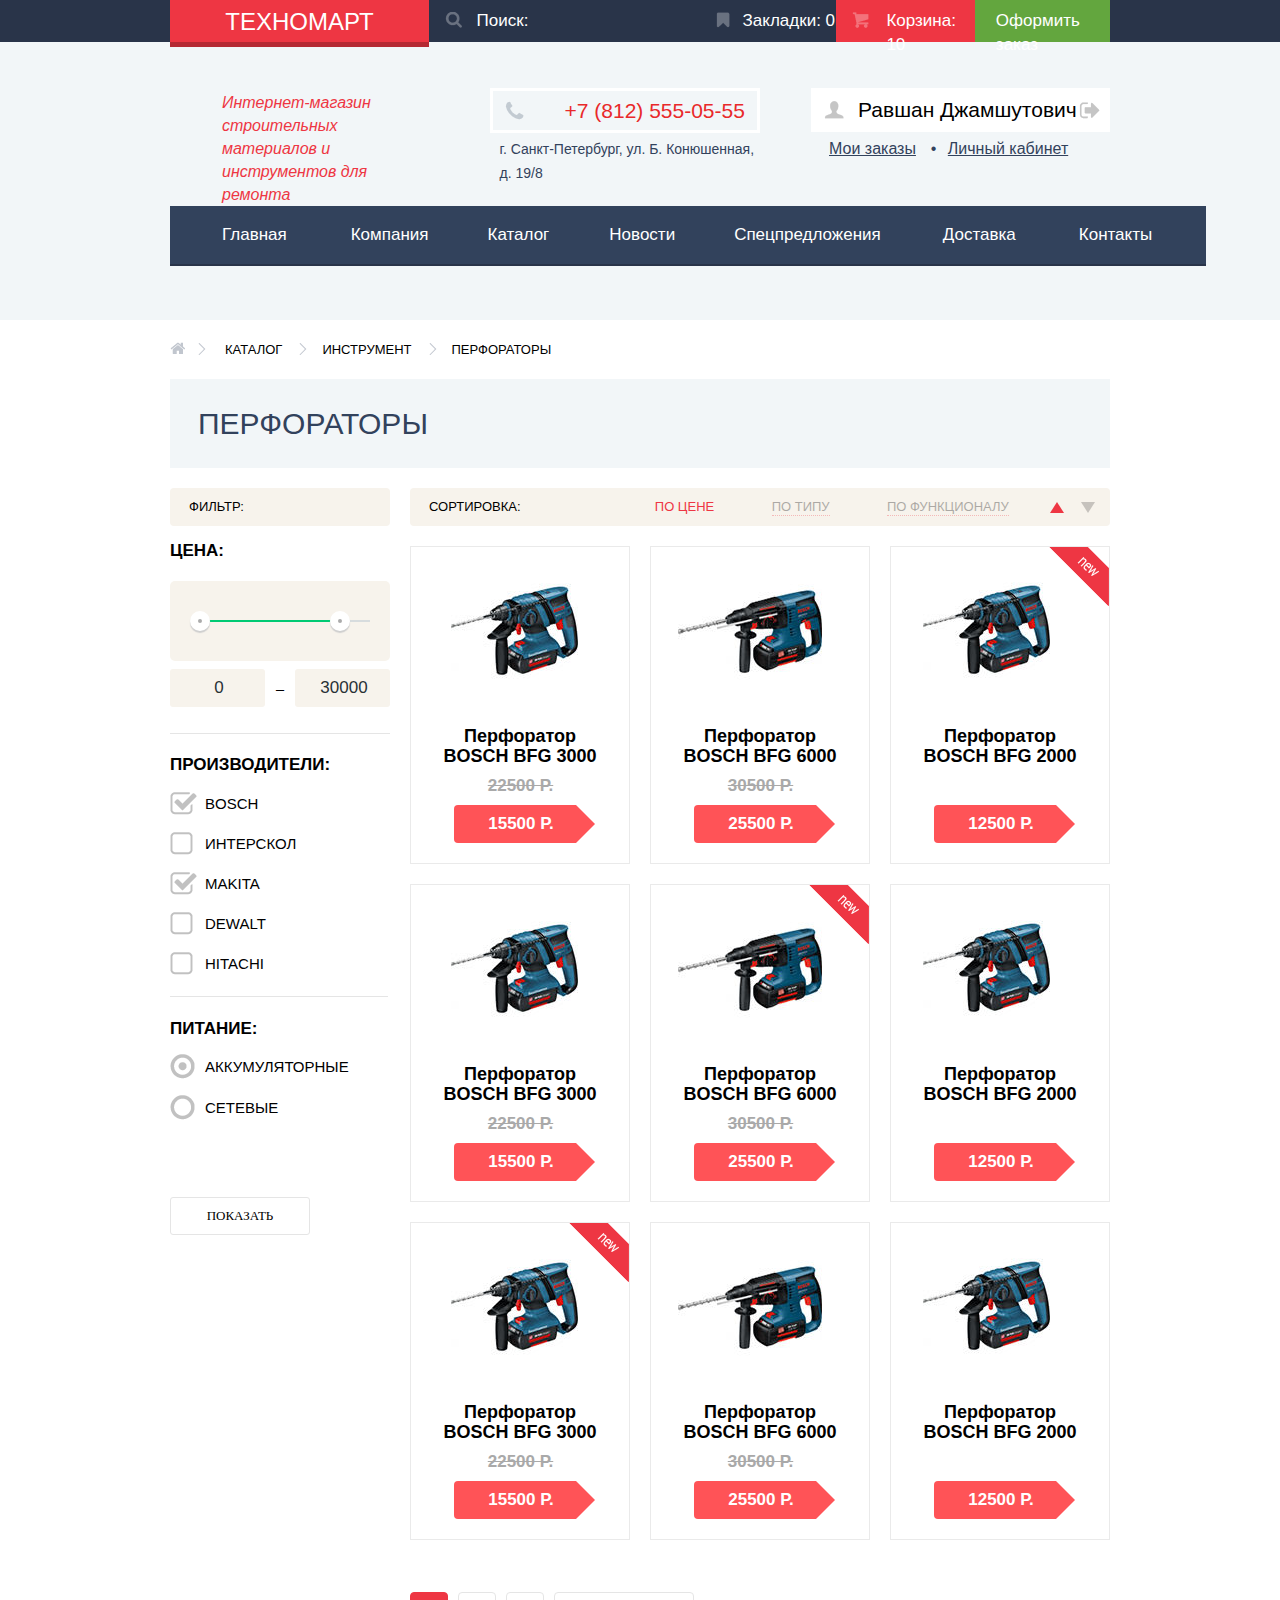
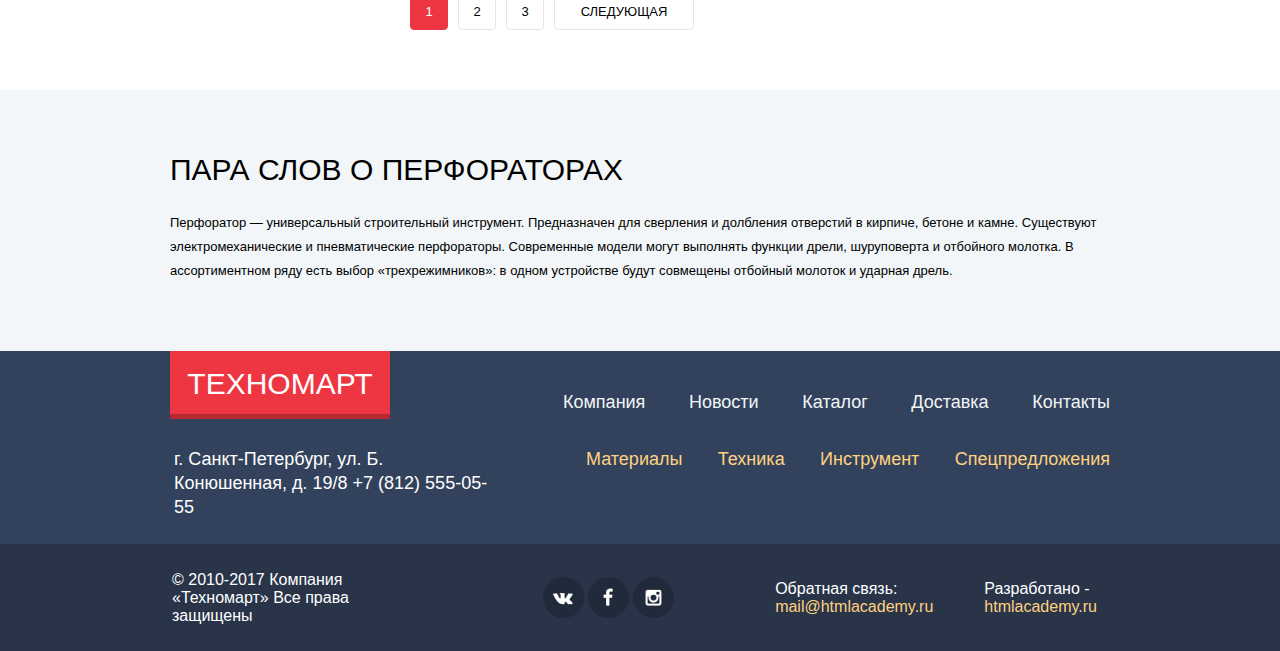
==== commit 9d6cb337: "Version 1.1" ====
--- a/catalog.html
+++ b/catalog.html
@@ -4,9 +4,10 @@
     <meta charset="UTF-8">
     <meta name="viewport" content="width=device-width, initial-scale=1.0">
     <meta http-equiv="X-UA-Compatible" content="ie=edge">
+    <meta name="format-detection" content="telephone=no">
     <title>HTML Academy: Техномарт</title>
     <link rel="stylesheet" href="css/normalize.css">
-    <link rel="stylesheet" href="css/style.css">
+    <link rel="stylesheet" href="css/style.min.css">
 </head>
 <body>
     <header>
@@ -14,8 +15,8 @@
             <div class="container flex-start">
                 <a class="header-logo" href="./index.html">Техномарт</a>
                 <form action="http://technomart.org/get" method="GET" class="search-form">
-                    <input type="text" placeholder="Поиск:" class="input-search" id="searchik">
-                    <label for="searchik" class="label-search"></label>
+                    <input type="text" placeholder="Поиск:" class="input-search" id="search-header">
+                    <label for="search-header" class="label-search"></label>
                 </form>
                 <a href="#" class="bookmarks-container">
                     Закладки: <span class="bookmark-count">0</span>
@@ -29,7 +30,7 @@
         <section class="header-bottom">
             <div class="container">
                 <div class="header-upper-row flex">
-                    <div class="header-description">Интернет-магазин строительных материалов<br>и инструментов для ремонта</div>
+                    <div class="header-description">Интернет-магазин строительных материалов и инструментов для ремонта</div>
                     <div class="header-contacts">
                         <span class="header-phone">+7 (812) 555-05-55</span>
                         <span class="header-address">г. Санкт-Петербург, ул. Б. Конюшенная, д. 19/8</span>
@@ -72,7 +73,7 @@
                     </ul>
                     <h1 class="perforators-header">Перфораторы</h1>
                 <div class="perforators-catalog-body flex">
-                    <aside class="filter">
+                    <div class="filter">
                         <h2 class="filter-header">Фильтр:</h2>
                         <form action="http://technomart.org/get" method="GET">
                             <fieldset class="price-filter">
@@ -95,28 +96,28 @@
                             <fieldset class="company-filter">
                                 <legend>Производители:</legend>
                                 <input type="checkbox" name="bosch" id="bosch-input" class="company-checkbox" checked>
-                                <label for="bosch-input" class="checkbox-label"> Bosch</label><br>
+                                <label for="bosch-input" class="checkbox-label"> Bosch</label>
                                 <input type="checkbox" name="interskol" id="interskol-input" class="company-checkbox">
-                                <label for="interskol-input" class="checkbox-label">Интерскол</label><br>
+                                <label for="interskol-input" class="checkbox-label">Интерскол</label>
                                 <input type="checkbox" name="makita" id="makita-input" class="company-checkbox" checked>
-                                <label for="makita-input" class="checkbox-label">Makita</label><br>
+                                <label for="makita-input" class="checkbox-label">Makita</label>
                                 <input type="checkbox" name="dewalt" id="dewalt-input" class="company-checkbox">
-                                <label for="dewalt-input" class="checkbox-label">Dewalt</label><br>
+                                <label for="dewalt-input" class="checkbox-label">Dewalt</label>
                                 <input type="checkbox" name="hitachi" id="hitachi-input" class="company-checkbox">
-                                <label for="hitachi-input" class="checkbox-label">Hitachi</label><br>
+                                <label for="hitachi-input" class="checkbox-label">Hitachi</label>
                             </fieldset>
                             <fieldset class="energy-filter">
                                 <legend>Питание:</legend>
                                 <input type="radio" name="energy-type" id="accum-input" class="energy-radio" checked>
-                                <label for="accum-input">Аккумуляторные</label><br>
+                                <label for="accum-input">Аккумуляторные</label>
                                 <input type="radio" name="energy-type" id="non-accum-input" class="energy-radio">
                                 <label for="non-accum-input">Сетевые</label>
                             </fieldset>
                             <input type="submit" value="ПОКАЗАТЬ">
                         </form>
-                    </aside>
+                    </div>
                     <section class="perforators-list">
-                        <nav class="perforators-top-nav flex">
+                        <div class="perforators-top-nav flex">
                             <h3>Сортировка:</h3>
                             <div class="sort-container">
                                 <a href="#" class="price-sort active">По цене</a>
@@ -127,11 +128,11 @@
                                 <span class="arrow-up active"></span>
                                 <span class="arrow-down"></span>
                             </div>
-                        </nav>
+                        </div>
                         <div class="perforators-list-body flex wrap">
                             <article class="popular-item bfg3000">
                                 <figure>
-                                    <img src="img/popular-drill-3000.png" width="127" height="112" alt="BFG 3000">
+                                    <img src="img/popular-drill-3000.jpg" width="127" height="112" alt="BFG 3000">
                                 </figure>
                                 <div class="hover-buttons">
                                     <a href="#open-modal" class="buy-button">Купить</a>
@@ -145,7 +146,7 @@
                             </article>
                             <article class="popular-item bfg6000">
                                 <figure>
-                                    <img src="img/popular-drill-6000.png" width="144" height="128" alt="BFG 6000">
+                                    <img src="img/popular-drill-6000.jpg" width="144" height="128" alt="BFG 6000">
                                 </figure>
                                 <div class="hover-buttons">
                                     <a href="#open-modal" class="buy-button">Купить</a>
@@ -157,23 +158,23 @@
                                     <div class="new-price">25500 Р.</div>
                                 </div>
                             </article>
-                            <article class="popular-item bfg2000">
-                                <figure>
-                                    <img src="img/popular-drill-2000.png" width="127" height="112" alt="BFG 2000">
-                                </figure>
-                                <div class="hover-buttons">
-                                    <a href="#open-modal" class="buy-button">Купить</a>
-                                    <a href="#" class="bookmark-button">В закладки</a>
-                                </div>
-                                <div class="price">
-                                    <h3>Перфоратор BOSCH BFG 2000</h3>
+                            <article class="popular-item bfg2000 new-item">
+                                <figure>
+                                    <img src="img/popular-drill-2000.jpg" width="127" height="112" alt="BFG 2000">
+                                </figure>
+                                <div class="hover-buttons">
+                                    <a href="#open-modal" class="buy-button">Купить</a>
+                                    <a href="#" class="bookmark-button">В закладки</a>
+                                </div>
+                                <div class="price">
+                                    <h3 class="strong-price-head">Перфоратор BOSCH BFG 2000</h3>
                                     <div class="last-price"></div>
-                                    <div class="new-price">12500 Р.</div>
+                                    <div class="new-price stron-price">12500 Р.</div>
                                 </div>
                             </article>
                             <article class="popular-item bfg3000">
                                 <figure>
-                                    <img src="img/popular-drill-3000.png" width="127" height="112" alt="BFG 3000">
+                                    <img src="img/popular-drill-3000.jpg" width="127" height="112" alt="BFG 3000">
                                 </figure>
                                 <div class="hover-buttons">
                                     <a href="#open-modal" class="buy-button">Купить</a>
@@ -185,9 +186,9 @@
                                     <div class="new-price">15500 Р.</div>
                                 </div>
                             </article>
-                            <article class="popular-item bfg6000">
-                                <figure>
-                                    <img src="img/popular-drill-6000.png" width="144" height="128" alt="BFG 6000">
+                            <article class="popular-item bfg6000 new-item">
+                                <figure>
+                                    <img src="img/popular-drill-6000.jpg" width="144" height="128" alt="BFG 6000">
                                 </figure>
                                 <div class="hover-buttons">
                                     <a href="#open-modal" class="buy-button">Купить</a>
@@ -201,21 +202,21 @@
                             </article>
                             <article class="popular-item bfg2000">
                                 <figure>
-                                    <img src="img/popular-drill-2000.png" width="127" height="112" alt="BFG 2000">
-                                </figure>
-                                <div class="hover-buttons">
-                                    <a href="#open-modal" class="buy-button">Купить</a>
-                                    <a href="#" class="bookmark-button">В закладки</a>
-                                </div>
-                                <div class="price">
-                                    <h3>Перфоратор BOSCH BFG 2000</h3>
+                                    <img src="img/popular-drill-2000.jpg" width="127" height="112" alt="BFG 2000">
+                                </figure>
+                                <div class="hover-buttons">
+                                    <a href="#open-modal" class="buy-button">Купить</a>
+                                    <a href="#" class="bookmark-button">В закладки</a>
+                                </div>
+                                <div class="price">
+                                    <h3 class="strong-price-head">Перфоратор BOSCH BFG 2000</h3>
                                     <div class="last-price"></div>
-                                    <div class="new-price">12500 Р.</div>
-                                </div>
-                            </article>
-                            <article class="popular-item bfg3000">
-                                <figure>
-                                    <img src="img/popular-drill-3000.png" width="127" height="112" alt="BFG 3000">
+                                    <div class="new-price strong-price">12500 Р.</div>
+                                </div>
+                            </article>
+                            <article class="popular-item bfg3000 new-item">
+                                <figure>
+                                    <img src="img/popular-drill-3000.jpg" width="127" height="112" alt="BFG 3000">
                                 </figure>
                                 <div class="hover-buttons">
                                     <a href="#open-modal" class="buy-button">Купить</a>
@@ -229,7 +230,7 @@
                             </article>
                             <article class="popular-item bfg6000">
                                 <figure>
-                                    <img src="img/popular-drill-6000.png" width="144" height="128" alt="BFG 6000">
+                                    <img src="img/popular-drill-6000.jpg" width="144" height="128" alt="BFG 6000">
                                 </figure>
                                 <div class="hover-buttons">
                                     <a href="#open-modal" class="buy-button">Купить</a>
@@ -243,16 +244,16 @@
                             </article>
                             <article class="popular-item bfg2000">
                                 <figure>
-                                    <img src="img/popular-drill-2000.png" width="127" height="112" alt="BFG 2000">
-                                </figure>
-                                <div class="hover-buttons">
-                                    <a href="#open-modal" class="buy-button">Купить</a>
-                                    <a href="#" class="bookmark-button">В закладки</a>
-                                </div>
-                                <div class="price">
-                                    <h3>Перфоратор BOSCH BFG 2000</h3>
+                                    <img src="img/popular-drill-2000.jpg" width="127" height="112" alt="BFG 2000">
+                                </figure>
+                                <div class="hover-buttons">
+                                    <a href="#open-modal" class="buy-button">Купить</a>
+                                    <a href="#" class="bookmark-button">В закладки</a>
+                                </div>
+                                <div class="price">
+                                    <h3 class="strong-price-head">Перфоратор BOSCH BFG 2000</h3>
                                     <div class="last-price"></div>
-                                    <div class="new-price">12500 Р.</div>
+                                    <div class="new-price strong-price">12500 Р.</div>
                                 </div>
                             </article>
                         </div>
@@ -277,7 +278,7 @@
         <section class="footer-top">
             <div class="container flex">
                 <a href="./index.html" class="footer-logo">Техномарт</a>
-                <nav class="footer-company-nav">
+                <div class="footer-company-nav">
                     <ul class="flex">
                         <li><a href="#">Компания</a></li>
                         <li><a href="#">Новости</a></li>
@@ -285,25 +286,25 @@
                         <li><a href="#">Доставка</a></li>
                         <li><a href="#">Контакты</a></li>
                     </ul>
-                </nav>
+                </div>
             </div> 
         </section>
         <section class="footer-middle">
             <div class="container flex">
-                <p class="footer-address">г. Санкт-Петербург, ул. Б. Конюшенная, д. 19/8<br>+7 (812) 555-05-55</p>
-                <nav class="footer-shop-nav">
+                <p class="footer-address">г. Санкт-Петербург, ул. Б. Конюшенная, д. 19/8 +7 (812) 555-05-55</p>
+                <div class="footer-shop-nav">
                     <ul class="flex">
                         <li><a href="#">Материалы</a></li>
                         <li><a href="#">Техника</a></li>
                         <li><a href="#">Инструмент</a></li>
                         <li><a href="#">Спецпредложения</a></li>
                     </ul>
-                </nav>
+                </div>
             </div>
         </section>
         <section class="footer-bottom">
             <div class="container flex">
-                <small class="copyright-info">&#169; 2010-2017 Компания «Техномарт»<br>Все права защищены</small>
+                <small class="copyright-info">&#169; 2010-2017 Компания «Техномарт» Все права защищены</small>
                 <div class="social flex">
                     <a href="#" class="icon icon-vk"></a>
                     <a href="#" class="icon icon-fb"></a>
--- a/css/style.min.css
+++ b/css/style.min.css
@@ -0,0 +1 @@
+.header-top a,a{text-decoration:none}.input-search:focus+.label-search::before,.label-search::before{background-image:url(../img/spritesheet.png);background-repeat:no-repeat}.input-search,body{font-family:Cuprum,Arial,sans-serif}.breadcrumbs,.company-info ul,.footer-company-nav .flex,.footer-shop-nav .flex,.header-nav ul,.pagination{list-style:none}@font-face{font-family:"PT Sans";src:url(../fonts/PTSans.woff) format("woff");font-style:normal;font-weight:400}@font-face{font-family:"PT Sans";src:url(../fonts/PTSansBold.woff) format("woff");font-style:normal;font-weight:700}@font-face{font-family:Cuprum;src:url(../fonts/Cuprum.woff) format("woff");font-style:normal;font-weight:400}@font-face{font-family:Cuprum;src:url(../fonts/Cuprumbold.woff) format("woff");font-style:normal;font-weight:700}@font-face{font-family:Cuprum;src:url(../fonts/CuprumItalic.woff) format("woff");font-style:italic;font-weight:400}@font-face{font-family:Cuprum;src:url(../fonts/CuprumBoldItalic.woff) format("woff");font-style:italic;font-weight:700}body{font-size:14px;line-height:24px;font-weight:400;color:#000;margin:0}.container{width:940px;margin:0 auto;padding:0 10px}.flex{display:-webkit-box;display:-ms-flexbox;display:flex;-webkit-box-pack:justify;-ms-flex-pack:justify;justify-content:space-between}.flex-start{display:-webkit-box;display:-ms-flexbox;display:flex;-webkit-box-pack:start;-ms-flex-pack:start;justify-content:flex-start}.wrap{-ms-flex-wrap:wrap;flex-wrap:wrap}.header-top{background-color:#293449;color:#fff;min-height:42px}.header-top a{color:#fff}.dashboard,.footer-company-nav a:hover{text-decoration:underline}.header-bottom{background-color:#f2f6f8;min-height:278px}.header-nav a{color:#fff}.header-address,.header-phone{display:block}.header-logo{font-size:24px;text-transform:uppercase;background-color:#ee3643;-webkit-box-shadow:0 5px #b52933;box-shadow:0 5px #b52933;padding:10px 55px 8px 55.32px}.header-logo:hover{background-color:#ca2c37;-webkit-box-shadow:0 5px #9a212a;box-shadow:0 5px #9a212a}.header-logo:active{background-color:#ba2732;-webkit-box-shadow:0 5px #8e1e26;box-shadow:0 5px #8e1e26}.header-top .container{-webkit-box-align:center;-ms-flex-align:center;align-items:center}.search-form{position:relative}.input-search{height:42px;border:none;width:270px;background-color:#293449;font-size:17px;-webkit-box-sizing:border-box;box-sizing:border-box;padding:0 0 1px 48px}.label-search,.label-search::before{position:absolute;width:17px;height:17px}.label-search{z-index:10;top:41px;left:1px}.label-search::before{content:"";display:block;background-position:-164px -192px;left:15px;top:-29px;opacity:.3}.basket-container,.bookmarks-container{width:150px;height:42px;position:relative}.input-search:hover{background-color:#212a3a}.input-search:hover+.label-search::before{opacity:1}.input-search:focus{background-color:#fff}.input-search:focus+.label-search::before{background-position:-141px -192px}.input-search::-webkit-input-placeholder{color:#fff;font-family:Cuprum,Arial,sans-serif;font-size:17px}.input-search::-moz-placeholder{color:#fff;opacity:1;font-family:Cuprum,Arial,sans-serif;font-size:17px}.input-search:-ms-input-placeholder{color:#fff;font-family:Cuprum,Arial,sans-serif;font-size:17px}.bookmarks-container{-webkit-box-sizing:border-box;box-sizing:border-box;padding-left:44px;font-size:17px;padding-top:9px}.basket-container,.btn-checkout{padding-top:9px;-webkit-box-sizing:border-box;font-size:17px}.basket-container{box-sizing:border-box;padding-left:50px}.basket-container::before,.bookmarks-container::before{position:absolute;height:16px;bottom:14px;display:block;content:"";background-image:url(../img/spritesheet.png);background-repeat:no-repeat}.bookmarks-container::before{width:14px;background-position:-102px -168px;left:17px;opacity:.3}.bookmarks-container:hover{background-color:#212a3a}.bookmarks-container:hover::before{opacity:1}.bookmarks-container:active{background-color:#161d29;color:rgba(255,255,255,.6)}.bookmarks-container:active::before{opacity:.5}.basket-container::before{width:17px;background-position:-59px -168px;left:16px;opacity:.3}.basket-container:hover{background-color:#212a3a}.basket-container:hover::before{opacity:1}.basket-container:active{background-color:#161d29;color:rgba(255,255,255,.6)}.basket-container:active::before{opacity:.5}.btn-checkout{background-color:#63a63e;box-sizing:border-box;padding-left:21px;width:150px;height:42px}.btn-checkout:hover{background-color:#5fbb2d}.btn-checkout:active{background-color:#518534;color:rgba(255,255,255,.51)}.header-contacts{width:270px;-webkit-box-sizing:border-box;box-sizing:border-box;margin-left:18px}.header-upper-row{min-height:158px}.header-description{width:250px;font-style:italic;font-size:16px;line-height:23px;color:#ee3643;-webkit-box-sizing:border-box;box-sizing:border-box;padding-left:52px;margin-top:49px}.header-link,.header-phone{-webkit-box-sizing:border-box}.header-phone{width:270px;position:relative;box-sizing:border-box;border:3px solid #fff;min-height:45px;font-size:21px;color:#e9292a;padding-top:8px;padding-left:72px;margin-top:46px}.header-phone::before{content:"";position:absolute;display:block;width:19px;height:19px;background-image:url(../img/spritesheet.png);background-repeat:no-repeat;background-position:-116px -191px;left:12px;bottom:10px}.header-address{margin-left:10px;margin-top:4px;color:#32425c}.btn-login,.btn-registration{color:#000;font-size:21px;background-color:#fff;line-height:18px}.user-login{margin-top:46px;width:299px;display:-webkit-box;display:-ms-flexbox;display:flex;-webkit-box-pack:end;-ms-flex-pack:end;justify-content:flex-end;-webkit-box-align:start;-ms-flex-align:start;align-items:flex-start}.popular-item,.promo-right-container{-ms-flex-direction:column;-webkit-box-orient:vertical;-webkit-box-direction:normal}.btn-login{margin-right:10px;position:relative;padding:13px 25px 13px 46px}.btn-registration{padding:13px 24px 13px 25px}.btn-login::before{content:"";display:block;position:absolute;width:20px;height:17px;background-image:url(../img/spritesheet.png);background-repeat:no-repeat;background-position:-166px -168px;left:13px}.btn-login:hover,.btn-registration:hover{color:#ee3643}.btn-login:hover::before{background-position:-36px -191px}.btn-login:active,.btn-registration:active{color:rgba(0,0,0,.3)}.btn-login:active::before{background-position:-166px -168px}.user-logged-in{margin-top:46px;width:299px}.direct-user{color:#000;font-size:21px;line-height:18px;display:inline-block;margin-top:13px;margin-left:47px;position:relative}.direct-user::before{content:"";position:absolute;display:block;background-image:url(../img/spritesheet.png);background-repeat:no-repeat;width:20px;height:18px;background-position:-215px -11px;left:-34px}.direct-user:hover::before{background-position:-199px -35px}.direct-user:active{color:rgba(0,0,0,.3)}.direct-user:active::before{background-position:-215px -11px}.user-name{background-color:#fff;min-height:44px;position:relative}.dashboard{font-size:16px;line-height:18px;color:#32425c;display:inline-block;margin-top:8px;margin-left:18px}.dashboard-two{margin-left:28px;position:relative}.dashboard-two::before{content:"\2022";position:absolute;color:#32425c;display:block;left:-17px;font-family:Arial,sans-serif}.big-promo h2,.popular-item h3{font-family:"PT Sans",Arial,sans-serif}.dashboard:hover{color:#ee3643}.dashboard:active{color:rgba(50,66,92,.3)}.logout-icon{position:absolute;display:block;background-image:url(../img/spritesheet.png);background-repeat:no-repeat;width:21px;height:17px;background-position:-62px -191px;right:10px;bottom:13px}.logout-icon:hover{background-position:-89px -191px}.logout-icon:active{background-position:-62px -191px}.logged-in-index,.login-catalog{display:none}.header-nav ul{margin-top:0;margin-bottom:0;padding-left:0}.header-link{font-size:17px;line-height:17px;padding-top:20px;display:inline-block;min-height:60px;background-color:#32425c;box-sizing:border-box;border-bottom:2px solid #293449}.header-link.link-one{padding-left:52px;padding-right:34px}.header-link.link-two{padding-left:30px;padding-right:30px}.header-link.link-three{padding-left:29px;padding-right:30px}.header-link.link-four{padding-left:30px;padding-right:30px}.header-link.link-five{padding-left:29px;padding-right:30px}.header-link.link-six{padding-left:32px;padding-right:30px}.header-link.link-seven{padding-left:33px;padding-right:54px}.header-link:hover{background-color:#293449}.header-link:active{background-color:#1d2739;color:rgba(255,255,255,.5)}.slider-controls label.promo-circle{display:inline-block;width:10px;height:10px;margin-right:10px;vertical-align:top;background-color:#fff;border-radius:50%;cursor:pointer;-webkit-box-sizing:border-box;box-sizing:border-box}.slider-controls{position:absolute;bottom:36px;left:295px;z-index:20;font-size:0;height:10px}.promo-slider{position:relative}.arrow-left,.arrow-right{position:absolute;width:22px;height:40px;background-image:url(../img/spritesheet.png);background-repeat:no-repeat;top:115px}.promo input[type=radio]{display:none}#btn-1:checked~.promo #slide1,#btn-2:checked~.promo #slide2,.arrow-left,.arrow-right{display:block}#btn-1:checked~.promo label.promo-circle[for=btn-1],#btn-2:checked~.promo label.promo-circle[for=btn-2]{background-color:#ee3643;border:2px solid #fff}.arrow-left{background-color:transparent;background-position:-200px -77px;left:25px}.arrow-right{ackground-color:transparent;background-position:-241px -34px;right:20px}.promo-article{width:300px;min-height:123px;position:relative}.big-promo{width:620px;min-height:266px;display:none}.materials{background-color:#f6b22d;overflow:hidden}.instrument{background-color:#4aafde}.technics{background-color:#cc79d1}.sale{background-color:#85d179}.deliveries{background-color:#f6b22d}.promo-upper-row{margin-top:59px}.promo-lower-row{margin-top:20px;min-height:266px}.promo-article h1{font-size:24px;line-height:30px;color:#fff;margin-top:22px;margin-left:22px;margin-bottom:0}.big-promo a,.promo-article a{font-size:14px;line-height:18px;color:#fff}.promo-right-container{display:-webkit-box;display:-ms-flexbox;display:flex;flex-direction:column;-webkit-box-pack:justify;-ms-flex-pack:justify;justify-content:space-between}.promo-article a{display:inline-block;margin-left:23px;margin-top:11px;text-transform:uppercase;background-color:rgba(0,0,0,.1);border-radius:4px}.promo-article.deliveries::before,.promo-article.instrument::before,.promo-article.materials::before,.promo-article.sale::before,.promo-article.technics::before{position:absolute;display:block;background-image:url(../img/spritesheet.png);content:"";background-repeat:no-repeat}.promo-article a:hover{background-color:rgba(0,0,0,.2)}.promo-article a:active{background-color:rgba(0,0,0,.3)}.promo-article.materials a{margin-left:25px;padding:11px 24px 9px}.promo-article.instrument a{margin-left:25px;padding:11px 26px 9px 27px}.promo-article.technics a{padding:11px 30px 9px 31px}.promo-article.sale a{padding:11px 23px 9px}.promo-article.deliveries a{padding:11px 37px 9px}.big-promo a,.popular-items-head a{border-radius:3px;text-align:center;text-transform:uppercase;padding-left:2px}.promo-article.materials::before{width:44px;height:65px;background-position:-3px -3px;left:213px;top:30px}.promo-article.instrument::before{width:75px;height:61px;background-position:-53px -3px;left:197px;top:33px}.promo-article.technics::before{width:78px;height:62px;background-position:-3px -81px;left:191px;top:31px}.promo-article.sale::before{width:59px;height:72px;background-position:-134px -3px;left:195px;top:26px}.promo-article.deliveries::before{width:78px;height:63px;background-position:-87px -81px;left:191px;top:32px}.big-promo a{display:inline-block;width:195px;height:38px;background-color:#ee3643;padding-top:11px;-webkit-box-sizing:border-box;box-sizing:border-box;margin-top:101px;margin-left:25px}.big-promo a:hover{background-color:#ca2c37}.big-promo a:active{background-color:#ba2732}.big-promo h1{margin-top:0;margin-bottom:0;margin-left:25px;padding-top:26px;color:#fff;text-transform:uppercase;font-size:36px;line-height:30px;font-weight:700}.big-promo h2{color:#fff;font-size:18px;line-height:24px;font-weight:400;margin-left:25px;margin-bottom:0;margin-top:4px}.big-promo-perforator{background-image:url(../img/slider1.jpg)}.big-promo-drel{background-image:url(../img/slider2.jpg)}.big-promo .header-container{min-height:105px;-webkit-box-sizing:border-box;box-sizing:border-box}.popular-items{margin-top:53px}.popular-items-head{background-color:#f9f5f0;min-height:89px;-webkit-box-sizing:border-box;box-sizing:border-box}.popular-items-head h2{text-transform:uppercase;font-size:30px;line-height:30px;margin-left:29px;margin-top:30px;font-weight:400;color:#3d546e}.popular-items-head a{width:253px;height:38px;background-color:#ee3643;font-size:14px;line-height:18px;padding-top:11px;color:#fff;-webkit-box-sizing:border-box;box-sizing:border-box;margin-top:25px;margin-left:25px;margin-right:24px}.popular-items-head a:hover{background-color:#ca2c37}.popular-items-head a:active{background-color:#ba2732}.popular-items-body{margin-top:20px}.popular-item{width:220px;min-height:318px;-webkit-box-sizing:border-box;box-sizing:border-box;border:1px solid #eaeaea;overflow:hidden;display:-webkit-box;display:-ms-flexbox;display:flex;flex-direction:column;-webkit-box-pack:justify;-ms-flex-pack:justify;justify-content:space-between;-webkit-box-align:center;-ms-flex-align:center;align-items:center;position:relative}.bookmark-button,.buy-button{-webkit-box-sizing:border-box;font-size:14px;text-align:center;text-transform:uppercase}.hover-buttons{display:none}.buy-button{width:135px;height:38px;box-sizing:border-box;background-color:#63a63e;border-bottom:3px solid #367315;border-radius:3px;color:#fff;padding-top:8px;position:relative}.buy-button::before{content:"";position:absolute;display:block;width:17px;height:16px;background-image:url(../img/spritesheet.png);background-repeat:no-repeat;background-position:-59px -168px;bottom:8px;left:12px;opacity:.3}.buy-button:hover{background-color:#5fbb2d}.buy-button:hover::before{opacity:1}.bookmark-button:active,.pop-link:active{opacity:.3}.buy-button:active{background-color:#518534;border-bottom:3px solid #518534}.bookmark-button{width:135px;height:38px;margin-top:7px;box-sizing:border-box;border:3px solid #63a63e;border-radius:3px;color:#32425c;padding-top:6px}.bookmark-button:hover{border-color:#32425c}.popular-item figure{margin:0;background-color:#fff}.popular-item:hover figure{visibility:hidden}.popular-item:hover .hover-buttons{display:-webkit-box;display:-ms-flexbox;display:flex;min-height:127px;-webkit-box-orient:vertical;-webkit-box-direction:normal;-ms-flex-direction:column;flex-direction:column;-webkit-box-pack:end;-ms-flex-pack:end;justify-content:flex-end;-webkit-box-align:center;-ms-flex-align:center;align-items:center;-webkit-box-sizing:border-box;box-sizing:border-box;position:absolute;background-color:#fff}@media screen and (-ms-high-contrast:active),(-ms-high-contrast:none){.popular-item:hover .hover-buttons{display:-ms-flexbox;min-height:127px;-ms-flex-direction:column;flex-direction:column;-ms-flex-pack:end;justify-content:flex-end;-ms-flex-align:center;align-items:center;box-sizing:border-box;position:absolute;background-color:#fff;top:43px;right:42px}}.delivery-slider::before,.new-item::after{right:0;content:""}.bfg9000 img{margin-top:5px}.bfg3000 img{margin-top:28px;margin-right:12px}.bfg6000 img{margin-top:21px;margin-right:21px}.bfg2000 img{margin-top:27px;margin-right:28px}.new-item::after{display:block;position:absolute;top:0;background-image:url(../img/new-flag.png);width:60px;height:59px;z-index:10}.popular-item h3{font-weight:700;font-size:18px;line-height:20px;color:#000;margin-top:0;margin-bottom:11px;text-align:center;width:157px}.last-price,.new-price{font-family:"PT Sans",Arial,sans-serif;font-weight:700;font-size:17px;line-height:18px;text-align:center}.last-price{color:#a9a9a9;text-decoration:line-through;margin-bottom:10px;margin-left:1px}.new-price{width:122px;height:38px;position:relative;border-top-left-radius:4px;border-bottom-left-radius:4px;color:#fff;background-color:#ff5357;padding-top:10px;padding-left:13px;-webkit-box-sizing:border-box;box-sizing:border-box;margin-left:-11px;margin-bottom:20px}.new-price::after{content:"";position:absolute;border:19px solid transparent;border-left:19px solid #ff5357;display:block;width:0;height:0;left:122px;bottom:0}.popular-item .price{display:-webkit-box;display:-ms-flexbox;display:flex;-webkit-box-orient:vertical;-webkit-box-direction:normal;-ms-flex-direction:column;flex-direction:column;-webkit-box-pack:justify;-ms-flex-pack:justify;justify-content:space-between;-webkit-box-align:center;-ms-flex-align:center;align-items:center;min-height:137px}@media screen and (-ms-high-contrast:active),(-ms-high-contrast:none){.popular-item .price{display:-ms-flexbox;display:flex;-ms-flex-direction:column;flex-direction:column;-ms-flex-pack:justify;justify-content:space-between;-ms-flex-align:center;align-items:center;min-height:137px}h3.strong-price-head{padding-top:30px}div.strong-price{margin-top:21px}}.popular-item:hover{-webkit-box-shadow:0 10px 25px 0 rgba(41,52,73,.5);box-shadow:0 10px 25px 0 rgba(41,52,73,.5)}.popular-brands{margin-top:21px}.popular-brands-head{background-color:#f9f5f0;min-height:89px;-webkit-box-sizing:border-box;box-sizing:border-box}.popular-brands-head h2{text-transform:uppercase;font-size:30px;line-height:30px;margin-left:25px;margin-top:30px;font-weight:400;color:#3d546e}.popular-brands-head a{width:253px;height:38px;background-color:#ee3643;border-radius:3px;font-size:14px;line-height:18px;text-align:center;padding-top:11px;color:#fff;text-transform:uppercase;-webkit-box-sizing:border-box;box-sizing:border-box;padding-left:2px;margin-top:25px;margin-left:25px;margin-right:24px}.credit-info p,.delivery-info p,.guarantee-info p{text-align:left;font-family:"PT Sans",Arial,sans-serif}.popular-brands-head a:hover{background-color:#ca2c37}.popular-brands-head a:active{background-color:#ba2732}.popular-brand a{display:-webkit-box;display:-ms-flexbox;display:flex;width:220px;height:145px;border:1px solid #eaeaea;-webkit-box-pack:center;-ms-flex-pack:center;justify-content:center;-webkit-box-align:center;-ms-flex-align:center;align-items:center;-webkit-box-sizing:border-box;box-sizing:border-box}.popular-brand{margin-top:20px}.popular-brand:hover{-webkit-box-shadow:0 10px 25px 0 rgba(41,52,73,.5);box-shadow:0 10px 25px 0 rgba(41,52,73,.5)}.popular-brand:active{-webkit-box-shadow:0 4px 10px 0 rgba(41,52,73,.5);box-shadow:0 4px 10px 0 rgba(41,52,73,.5)}.popular-brands-body ul{margin-left:0;padding-left:0;margin-top:0;margin-bottom:0;list-style:none}.dewalt img,.makita img{margin-top:-5px}.interskol img{margin-top:-15px}.hitachi img{margin-top:1px;margin-left:3px}.aeg img{margin-top:-2px}.metabo img{margin-top:-6px}.credit-info,.guarantee-info{display:none}.arrow-container,.delivery-slider{display:-webkit-box;display:-ms-flexbox}.service{background-color:#f2f6f8;min-height:522px;margin-top:85px}.services-description h2{font-size:30px;line-height:24px;font-weight:400;text-transform:uppercase;padding-top:68px;margin:0}.credit-info,.delivery-info,.guarantee-info{margin-left:80px;min-height:333px;background-position:right bottom;background-repeat:no-repeat}.services-description p{width:400px;font-family:"PT Sans",Arial,sans-serif;font-size:13px;line-height:24px;font-weight:400;margin-bottom:0;margin-top:29px}.delivery-guarantee-credit{min-height:333px;margin-top:20px;-webkit-box-align:start;-ms-flex-align:start;align-items:flex-start}.delivery-slider{display:flex;-webkit-box-orient:vertical;-webkit-box-direction:normal;-ms-flex-direction:column;flex-direction:column;-webkit-box-pack:center;-ms-flex-pack:center;justify-content:center;height:272px;position:relative}.delivery-slider::before{position:absolute;display:block;background-image:url(../img/background.png);height:272px;width:10px}.delivery-slider a{height:62px;background-color:#32425c;color:#fff;-webkit-box-sizing:border-box;box-sizing:border-box;border-top:1px solid #405069;border-bottom:1px solid #293449;font-weight:700;font-size:21px;line-height:normal;padding-left:22px;padding-top:21px;width:240px}.delivery-slider a:hover{background-color:#293449}.delivery-slider a.active{background-color:#fff;color:#32425c;border:none}.credit-info h2,.delivery-info h2,.guarantee-info h2{margin-top:55px;color:#3d546e;line-height:24px;text-transform:uppercase;font-weight:400}.delivery-info{width:620px;background-image:url(../img/service-truck.png)}.delivery-info h2{font-size:36px}.delivery-info p{font-size:13px;line-height:24px;width:276px}.guarantee-info{width:620px;background-image:url(../img/service-guarantee.png)}.guarantee-info h2{font-size:36px}.guarantee-info p{font-size:13px;line-height:24px;width:379px}.credit-info{width:620px;background-image:url(../img/service-credit.png)}.credit-info h2{font-size:36px}.credit-info p{font-size:13px;line-height:24px;width:379px;margin-bottom:0}.credit-info a{display:inline-block;margin-top:25px;width:195px;height:38px;background-color:#ee3643;border-radius:3px;font-size:14px;line-height:18px;text-align:center;padding-top:11px;color:#fff;text-transform:uppercase;-webkit-box-sizing:border-box;box-sizing:border-box}.credit-info a:hover{background-color:#ca2c37}.credit-info a:active{background-color:#ba2732}.company-info-address{min-height:536px;-webkit-box-sizing:border-box;box-sizing:border-box;padding-top:82px}.company-info a,.company-link{display:block;border-radius:3px;padding-top:11px;text-align:center;text-transform:uppercase}.company-info-address h2{font-size:30px;line-height:24px;font-weight:400;text-transform:uppercase;color:#000;margin-top:0;margin-bottom:28px}.company-link,.footer-top a,.made-by-span{color:#fff}.company-info-address p{font-family:"PT Sans",Arial,sans-serif;font-size:13px;line-height:24px}.company-address{width:300px}.company-info{width:520px}.company-address p{margin-bottom:32px;width:190px}.paragraph-info{margin-top:24px;width:400px}.company-link{margin-top:31px;width:300px;height:38px;background-color:#ee3643;font-size:14px;line-height:18px;padding-left:5px;-webkit-box-sizing:border-box;box-sizing:border-box}.company-info a,.main-footer{-webkit-box-sizing:border-box}.company-link:hover{background-color:#ca2c37}.company-link:active{background-color:#ba2732}.company-info ul{font-size:18px;line-height:20px;margin-top:21px;padding-left:35px}.company-info li{margin-bottom:20px;position:relative}.company-info li::before{content:"";display:block;position:absolute;width:25px;height:2px;background-image:url(../img/spritesheet.png);background-repeat:no-repeat;background-position:-215px -3px;left:-35px;top:9px}.company-info a{margin-top:35px;width:220px;height:38px;background-color:#ee3643;font-size:14px;line-height:18px;color:#fff;box-sizing:border-box}.company-info a:hover{background-color:#ca2c37}.company-info a:active{background-color:#ba2732}.main-footer{min-height:300px;box-sizing:border-box}.footer-logo,.footer-top{-webkit-box-sizing:border-box}.footer-top{min-height:63px;box-sizing:border-box}.footer-middle,.footer-middle .container{min-height:130px}.footer-company-nav{width:547px;font-size:18px;line-height:24px}.footer-shop-nav{width:524px;font-size:18px;line-height:24px}.made-by a,.made-by-span{display:block;font-size:16px;line-height:18px}.footer-middle,.footer-top{background-color:#32425c}.footer-bottom{background-color:#293449}.footer-bottom a,.footer-middle a{color:#ffd180}.footer-company-nav a{color:#f1f5f7}.footer-company-nav a:active{text-decoration:none;color:#f1f5f7;opacity:.5}.footer-logo{width:220px;height:63px;font-size:30px;line-height:30px;text-transform:uppercase;text-align:center;background-color:#ee3643;-webkit-box-shadow:0 5px #b52933;box-shadow:0 5px #b52933;box-sizing:border-box;padding-top:18px}.footer-bottom,.footer-middle{-webkit-box-sizing:border-box}.footer-company-nav ul{height:63px;margin:0;padding-left:0;-webkit-box-align:end;-ms-flex-align:end;align-items:flex-end}.footer-middle{box-sizing:border-box}.footer-address{font-size:18px;line-height:24px;color:#fff;margin:33px 0 0 4px;width:320.61px}.breadcrumbs,.copyright-info{line-height:18px;font-weight:400}.footer-shop-nav ul{margin-top:33px;padding-left:0}.footer-shop-nav a:hover{text-decoration:underline}.footer-shop-nav a:active{text-decoration:none;opacity:.5}.footer-bottom{min-height:107px;box-sizing:border-box}.footer-bottom .container{min-height:107px;-webkit-box-align:center;-ms-flex-align:center;align-items:center}.copyright-info{font-size:16px;color:#fff;margin-left:2px;width:224.2px}.footer-bottom .social{width:131px;margin-right:-45px}.footer-bottom .icon{width:41px;height:41px;border-radius:50px;background-color:#212a3a;position:relative}.basket-container.active,.footer-bottom .icon:hover{background-color:#ee3643}.icon-fb::before,.icon-insta::before,.icon-vk::before{content:"";position:absolute;display:block;background-image:url(../img/spritesheet.png);background-repeat:no-repeat}.icon-vk::before{width:20px;height:12px;background-position:-199px -59px;top:16px;left:10px}.icon-fb::before{width:10px;height:18px;background-position:-199px -3px;top:11px;left:15px}.icon-insta::before{width:17px;height:17px;background-position:-143px -168px;top:12px;left:12px}.breadcrumbs li,.home-icon{position:relative}.made-by .email{margin-right:51px}.made-by .developer{margin-right:13px}.course-link:hover,.email-link:hover{text-decoration:underline}.course-link:active,.email-link:active{text-decoration:none;color:#ee3643}.perforators-info{background-color:#f2f6f8}.filter-header,.perforators-top-nav{background-color:#f7f3ec}.breadcrumbs{padding-left:0;font-family:"PT Sans",Arial,sans-serif;font-size:13px;text-transform:uppercase;color:#000;-webkit-box-align:end;-ms-flex-align:end;align-items:flex-end;margin-top:21px}.home-icon{background-image:url(../img/spritesheet.png);background-repeat:no-repeat;display:inline-block;width:15px;height:12px;background-position:-122px -168px;vertical-align:middle;bottom:3px}.breadcrumbs a{margin-right:40px;color:#000}.arrow-li-one::before,.arrow-li-three::before,.arrow-li-two::before{position:absolute;display:block;width:8px;height:12px;background-image:url(../img/icon-breadcrumb.png);top:2px;background-repeat:no-repeat;content:""}.arrow-li-one::before{left:-27px}.arrow-li-three::before,.arrow-li-two::before{left:-23px}.perforators-header{min-height:89px;font-size:30px;line-height:89px;font-weight:400;text-transform:uppercase;padding-left:28px;background-color:#f2f6f8;color:#32425c;-webkit-box-sizing:border-box;box-sizing:border-box;margin-bottom:20px}.perforators-top-nav a,.perforators-top-nav h3{line-height:18px;font-weight:400;font-family:"PT Sans",Arial,sans-serif;font-size:13px}.perforators-list{width:700px}.perforators-top-nav{min-height:38px;text-transform:uppercase;border-radius:4px;-webkit-box-align:center;-ms-flex-align:center;align-items:center}.perforators-top-nav h3{margin:0;padding-left:19px}.perforators-top-nav a{margin-top:0;margin-bottom:0;color:#000;opacity:.3;border-bottom:1px dotted #ee3643;height:18px;-webkit-box-sizing:border-box;box-sizing:border-box}.arrow-down,.arrow-up{display:block;width:0;height:0}.perforators-top-nav a:hover{opacity:1;border-bottom:1px solid #ee3643}.sort-container .active{color:#ee3643;opacity:1;border:none}.arrow-up{border:7px solid transparent;border-bottom:11px solid #c6c2bd;margin-top:-6px;margin-left:20px}.arrow-down{border:7px solid transparent;border-top:11px solid #c6c2bd;margin-top:8px;margin-right:15px}.arrow-container{display:flex;-webkit-box-pack:justify;-ms-flex-pack:justify;justify-content:space-between;-webkit-box-align:center;-ms-flex-align:center;align-items:center;width:80px}.arrow-up:hover{border-bottom:11px solid #000}.arrow-container .active{border-bottom:11px solid #ee3643}.arrow-down:hover{border-top:11px solid #000}.sort-container{display:-webkit-box;display:-ms-flexbox;display:flex;-webkit-box-pack:justify;-ms-flex-pack:justify;justify-content:space-between;-webkit-box-align:center;-ms-flex-align:center;align-items:center;width:354px;margin-left:113px}.perforators-list-body .popular-item{margin-top:20px}.pagination a{display:block;width:38px;height:38px;font-family:"PT Sans",Arial,sans-serif;font-size:13px;line-height:38px;color:#000;text-align:center;-webkit-box-sizing:border-box;box-sizing:border-box;border:1px solid #e5e5e5;border-radius:4px;margin-right:10px}.pagination a:hover{border:1px solid #bdc6ca}.pagination a:active{border:1px solid #ee3643}.pagination{padding-left:0;margin-top:52px;margin-bottom:60px}.pagination .active-pagination{color:#fff;background-color:#ee3643;border:1px solid #ee3643}.pagination .pagination-next{width:140px;text-transform:uppercase}.perforators-info{min-height:261px;-webkit-box-sizing:border-box;box-sizing:border-box}.perforators-info h2{padding-top:68px;margin:0;font-size:30px;line-height:24px;font-weight:400;text-transform:uppercase}.filter-header,.perforators-info p{font-size:13px;font-weight:400;font-family:"PT Sans",Arial,sans-serif}.perforators-info p{line-height:24px;color:#000;margin-top:29px;margin-bottom:0}div.filter{width:220px}.filter-header{margin:0;min-height:38px;line-height:38px;text-transform:uppercase;border-radius:4px;padding-left:19px}.price-filter{border:none;border-bottom:1px solid #e5e5e5;margin-top:10px;padding-bottom:26px}.company-filter{border:none;border-bottom:1px solid #e5e5e5;margin-top:16px;padding-bottom:4px}.energy-filter{border:none;margin-top:17px}.filter legend{font-family:"PT Sans",Arial,sans-serif;font-weight:700;font-size:17px;line-height:30px;text-transform:uppercase}.company-filter legend{margin-bottom:7px}.energy-filter legend{margin-bottom:5px}.filter label{font-family:"PT Sans",Arial,sans-serif;font-size:15px;font-weight:400;text-transform:uppercase;cursor:pointer}.company-checkbox[type=checkbox]{display:none}.company-checkbox[type=checkbox]+label{position:relative;padding-left:35px;line-height:23px;margin-bottom:17px;display:block}.company-checkbox[type=checkbox]+label::before{content:"";position:absolute;display:block;width:27px;height:23px;background-image:url(../img/spritesheet.png);background-repeat:no-repeat;background-position:-171px -81px;left:0}.company-checkbox[type=checkbox]:checked+label::before{background-position:-171px -139px}.company-checkbox[type=checkbox]+label:hover::before{background-position:-171px -110px}.company-checkbox[type=checkbox]:checked+label:hover::before{background-position:-3px -168px}.energy-radio[type=radio]{display:none}.energy-radio[type=radio]+label{position:relative;padding-left:35px;line-height:25px;display:block;margin-bottom:16px}.energy-radio[type=radio]+label::before{content:"";position:absolute;display:block;width:25px;height:25px;background-image:url(../img/spritesheet.png);background-repeat:no-repeat;background-position:-204px -123px;left:0}.energy-radio[type=radio]:checked+label::before{background-position:-215px -185px}.energy-radio[type=radio]+label:hover::before{background-position:-215px -154px}.energy-radio[type=radio]:checked+label:hover::before{background-position:-246px -3px}.filter input:disabled+label{opacity:.4}.filter input:disabled+label::before{opacity:.3}.filter input[type=submit]{width:140px;height:38px;-webkit-box-sizing:border-box;box-sizing:border-box;background-color:#fff;border:1px solid #e5e5e5;font-family:"PT Sans";font-size:13px;border-radius:3px;margin-top:52px}.range-filter{width:220px;margin-top:10px;-webkit-box-sizing:border-box;box-sizing:border-box}.range-controls{position:relative;height:41px;padding-top:39px;padding-right:20px;padding-left:20px;margin-bottom:8px;border-radius:5px;background:#f7f3ec}.range-controls .scale{height:2px;background:#d7dcde}.range-controls .bar{margin-left:10%;width:75%;height:2px;background:#00ca74}.range-controls .toggle{position:absolute;top:30px;left:0;width:4px;height:4px;cursor:pointer;border:8px solid #fff;border-radius:50%;background:#ababab;-webkit-box-shadow:0 2px 1px 0 #cfcfcf;box-shadow:0 2px 1px 0 #cfcfcf}.range-controls .toggle-min{left:20px}.range-controls .toggle-max{left:160px}.feedback-container,.modal-buy{position:fixed;right:0;bottom:0;left:0;z-index:99999}.price-controls{display:-webkit-box;display:-ms-flexbox;display:flex;-webkit-box-pack:justify;-ms-flex-pack:justify;justify-content:space-between}.max-price{text-align:right}.price-controls input{font-family:"PT Sans",Arial,sans-serif;font-size:17px;width:95px;height:38px;padding-left:5px;text-align:center;color:#283136;border:none;border-radius:3px;background:#f7f3ec;-webkit-box-sizing:border-box;box-sizing:border-box}label.email-input,label.letter-text,label.name-input{font-size:18px;line-height:18px}.filter fieldset{padding-left:0;padding-right:0;margin-left:0}.comma{color:#000;margin-top:7px}.feedback-container{font-family:Cuprum,Arial,sans-serif;top:0;background:0 0;opacity:0;pointer-events:none}.feedback-container:target{opacity:1;pointer-events:auto}.feedback-container form{width:620px;position:relative;min-height:430px;margin:-215px auto;-webkit-box-sizing:border-box;top:50%;background-color:#fff;border-top:7px solid #ee3643;-webkit-box-shadow:0 20px 40px 0 rgba(0,1,1,.75);box-shadow:0 20px 40px 0 rgba(0,1,1,.75);box-sizing:border-box}.upper-feedback-form{width:460px;height:311px;margin:0 auto;-webkit-box-sizing:border-box;box-sizing:border-box}.lower-feedback-form,.lower-modal-bin{height:112px;background-color:#f1f1f1}.lower-feedback-form{text-align:center;-webkit-box-sizing:border-box;box-sizing:border-box;padding-top:1px}.feedback-container .email-input,.feedback-container .name-input{display:inline-block;margin-top:47px;width:220px;-webkit-box-sizing:border-box;box-sizing:border-box}label.name-input{float:left}label.email-input{float:right}label.letter-text{display:inline-block;margin-top:21px}label.email-input input,label.name-input input{width:220px;-webkit-box-sizing:border-box;box-sizing:border-box;border:1px solid #d7dcde;padding-left:14px;height:38px;vertical-align:center;margin-top:9px}.feedback-container input::-webkit-input-placeholder{color:#999;font-family:"PT Sans",Arial,sans-serif;font-size:13px}.feedback-container input::-moz-placeholder{color:#999;opacity:1;font-family:"PT Sans",Arial,sans-serif;font-size:13px}.feedback-container input:-ms-input-placeholder{color:#999;font-family:"PT Sans",Arial,sans-serif;font-size:13px}.feedback-container textarea{width:460px;height:114px;-webkit-box-sizing:border-box;box-sizing:border-box;border:1px solid #d7dcde;margin-top:9px;padding-left:14px;padding-top:8px;resize:none}.feedback-container textarea::-webkit-input-placeholder{color:#999;font-family:"PT Sans",Arial,sans-serif;font-size:13px}.feedback-container textarea::-moz-placeholder{color:#999;opacity:1;font-family:"PT Sans",Arial,sans-serif;font-size:13px}.feedback-container textarea:-ms-input-placeholder{color:#999;font-family:"PT Sans",Arial,sans-serif;font-size:13px}.make-order,input.feedback-submit{color:#fff;-webkit-box-sizing:border-box}.modal-buy,input.feedback-submit{font-family:Cuprum,Arial,sans-serif}input.feedback-submit{font-size:14px;line-height:18px;padding-top:5px;font-weight:400;width:460px;height:38px;display:block;background-color:#ee3643;border:none;text-align:center;margin-left:80px;margin-top:36px;border-radius:3px;text-transform:uppercase;box-sizing:border-box}.modal-buy{top:0;background:0 0;opacity:0;pointer-events:none}.modal-buy:target{opacity:1;pointer-events:auto}.modal-buy>div{width:620px;min-height:282px;position:relative;margin:-141px auto;top:50%;background-color:#fff;border-top:7px solid #ee3643;-webkit-box-shadow:0 20px 40px 0 rgba(0,1,1,.75);box-shadow:0 20px 40px 0 rgba(0,1,1,.75);-webkit-box-sizing:border-box;box-sizing:border-box}.upper-modal-bin h2{font-size:30px;line-height:18px;font-weight:400;text-align:center;padding-top:71px;position:relative;margin:0;padding-left:55px}.upper-modal-bin h2::before{content:"";position:absolute;display:block;width:66px;height:66px;background-image:url(../img/bin-checked.png);background-repeat:no-repeat;left:80px;bottom:-22px}.close{height:21px;position:absolute;right:10px;text-align:center;top:10px;width:21px;font-size:21px;z-index:10;background-image:url(../img/cross.png)}.upper-modal-bin{height:163px}.lower-modal-bin{text-align:center}.continue-buying,.make-order{display:inline-block;width:220px;height:38px;border-radius:3px;font-size:14px;line-height:18px;text-align:center;margin-top:37px;padding-top:11px;text-transform:uppercase}.make-order{background-color:#ee3643;margin-right:17px;box-sizing:border-box}.continue-buying{background-color:#fff;color:#000;-webkit-box-sizing:border-box;box-sizing:border-box}.invisible-radio{display:none}